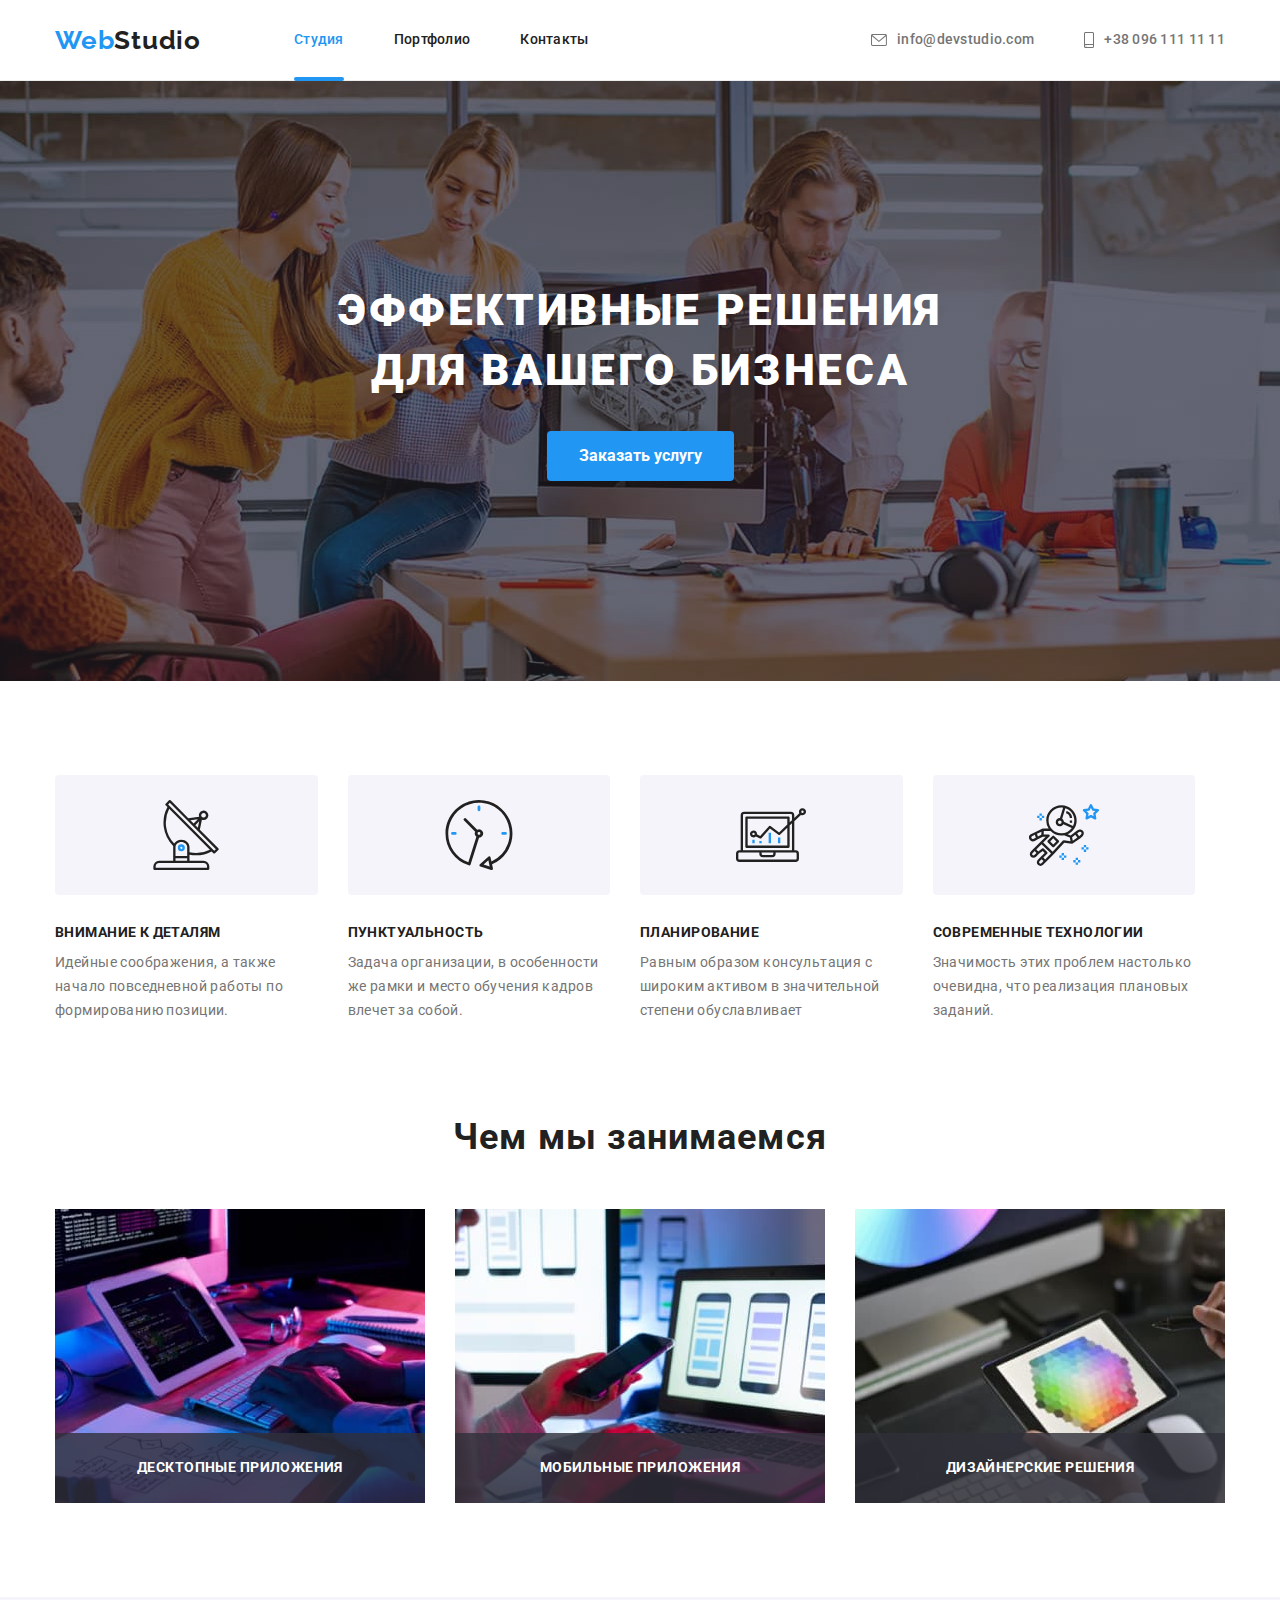
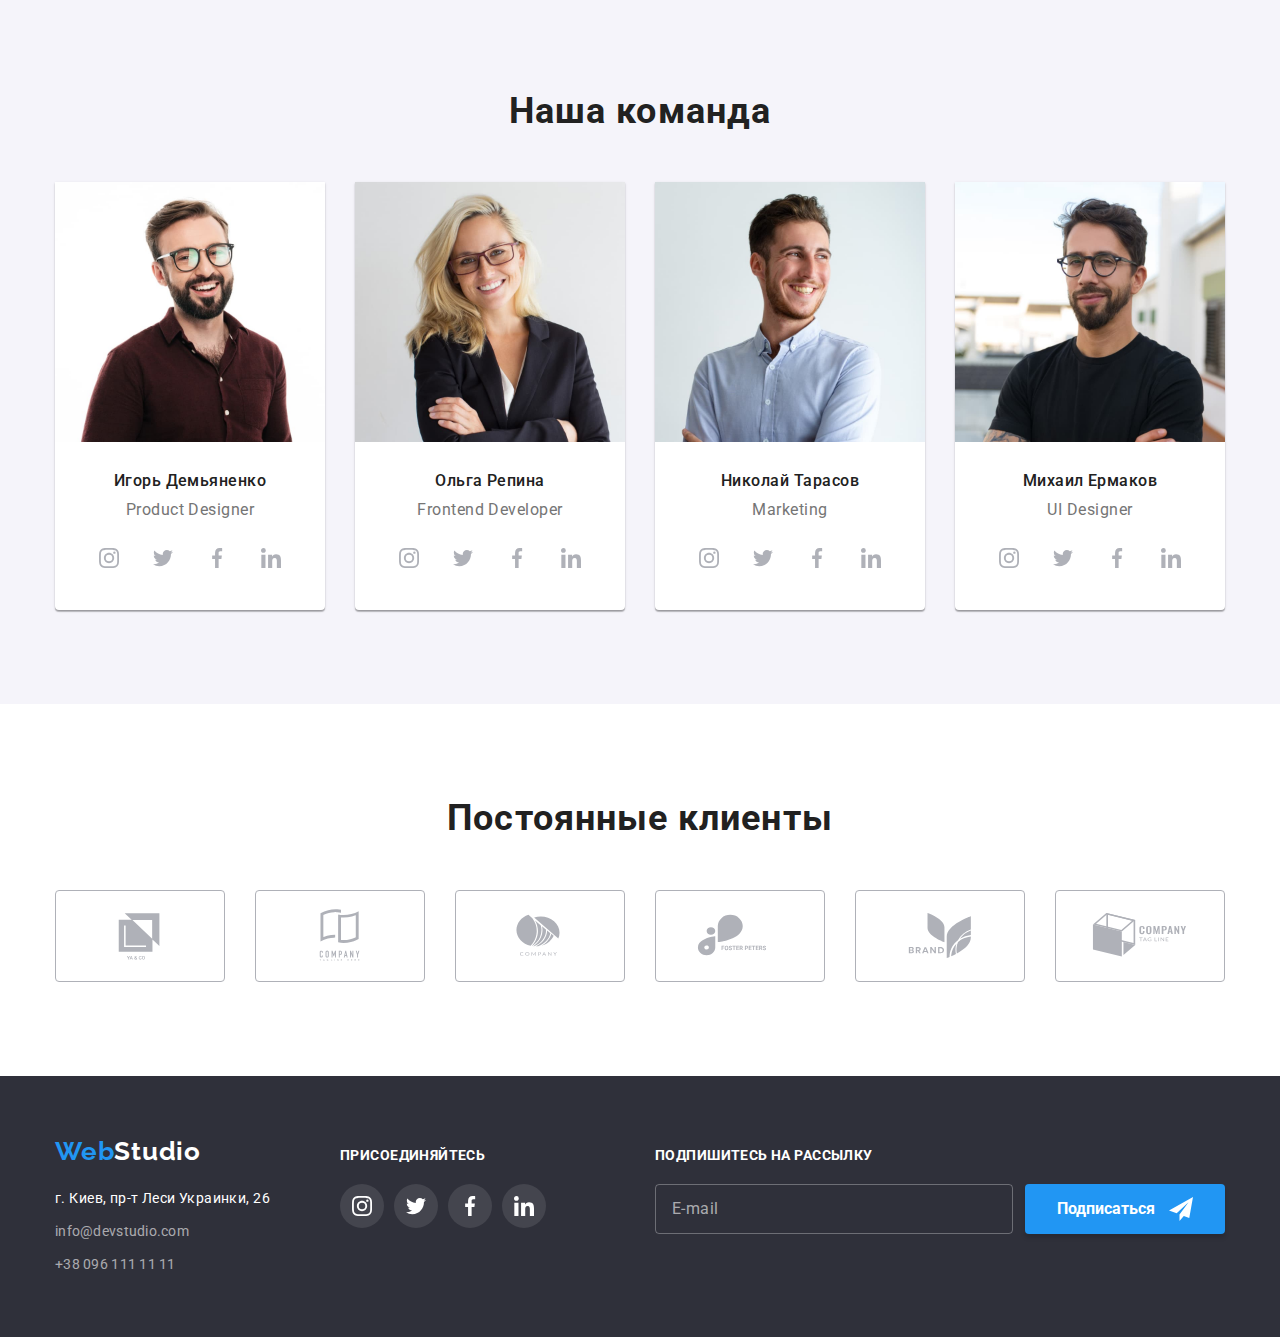
==== index.html @ a7e429eb "HW7_portfolio_end" ====
<!DOCTYPE html>
<html lang="ru">

<head>
    <meta charset="UTF-8">
    <meta http-equiv="X-UA-Compatible" content="IE=edge">
    <meta name="viewport" content="width=device-width, initial-scale=1.0">
    <link rel="preconnect" href="https://fonts.gstatic.com" crossorigin>
    <link
        href="https://fonts.googleapis.com/css2?family=Raleway:wght@700&family=Roboto:wght@400;500;700;900&display=swap"
        rel="stylesheet">
    <link rel="stylesheet" href="./css/modern-normalize.css">
    <link rel="stylesheet" href="./css/styles.css">
    <title class="title">Web Studio</title>
</head>

<body>
    <header class="header line">
        <div class="container">
            <nav class="navigation">
                <a lang="en" class="header-link__logo link" href="./">
                    <span class="logo--color-blue">Web</span>Studio
                </a>
                <ul class="navigation__header list">
                    <li class="navigation__header-item">
                        <a class="navigation__header-link current link" href="./">Студия</a>
                    </li>
                    <li class="navigation__header-item">
                        <a class="navigation__header-link link" href="./portfolio.html">Портфолио</a>
                    </li>
                    <li class="navigation__header-item">
                        <a class="navigation__header-link link" href="">Контакты</a>
                    </li>
                </ul>
            </nav>
            <ul class="list navigation__header">
                <li class="navigation__header-item">
                    <a class="header-contacts__link link" href="mailto:info@devstudio.com">
                        <svg class="header-contacts__icon" width="16" height="12">
                            <use href="./images/icons.svg#envelope"></use>
                        </svg>info@devstudio.com</a>
                </li>
                <li class="navigation__header-item">
                    <a class="header-contacts__link link" href="tel:+380961111111">
                        <svg class="header-contacts__icon" width="10" height="16">
                            <use href="./images/icons.svg#smartphone"></use>
                        </svg>+38 096 111 11 11</a>
                </li>
            </ul>
        </div>
    </header>

    <main>
        <section class="hero section">
            <div class="container">
                <h1 class="hero__title">Эффективные решения для вашего бизнеса</h1>
                <button class="hero__button" type="button" data-modal-open>Заказать услугу</button>
            </div>
        </section>

        <section class="specificity section">
            <div class="container">
                <h2 class="visually-hidden">Особенности</h2>
                <ul class="specificity__list list">
                    <li class="specificity__item">
                        <div class="specificity__thumb">
                            <svg class="thumb__icon">
                                <use href="./images/icons.svg#antenna"></use>
                            </svg>
                        </div>
                        <h3 class="specificity__header">Внимание к деталям</h3>
                        <p class="specificity__text">Идейные соображения, а также начало повседневной работы по
                            формированию
                            позиции.</p>
                    </li>
                    <li class="specificity__item">
                        <div class="specificity__thumb">
                            <svg class="thumb__icon">
                                <use href="./images/icons.svg#clock"></use>
                            </svg>
                        </div>
                        <h3 class="specificity__header">Пунктуальность</h3>
                        <p class="specificity__text">Задача организации, в особенности же рамки и место обучения кадров
                            влечет за
                            собой.</p>
                    </li>
                    <li class="specificity__item">
                        <div class="specificity__thumb">
                            <svg class="thumb__icon">
                                <use href="./images/icons.svg#diagram"></use>
                            </svg>
                        </div>
                        <h3 class="specificity__header">Планирование</h3>
                        <p class="specificity__text">Равным образом консультация с широким активом в значительной
                            степени
                            обуславливает</p>
                    </li>
                    <li class="specificity__item">
                        <div class="specificity__thumb">
                            <svg class="thumb__icon">
                                <use href="./images/icons.svg#astronaut"></use>
                            </svg>
                        </div>
                        <h3 class="specificity__header">Современные технологии</h3>
                        <p class="specificity__text">Значимость этих проблем настолько очевидна, что реализация плановых
                            заданий.
                        </p>
                    </li>
                </ul>
            </div>
        </section>

        <section class="make section">
            <div class="container">
                <h2 class="make__title">Чем мы занимаемся</h2>
                <ul class="make__list list">
                    <li class="make__item">
                        <img class="make__photo" src="./images/box_1.jpg" alt="Проектирование" width="370">
                        <p class="make__text">Десктопные приложения</p>
                    </li>
                    <li class="make__item">
                        <img class="make__photo" src="./images/box_2.jpg" alt="Разработка" width="370">
                        <p class="make__text">Мобильные приложения</p>
                    </li>
                    <li class="make__item">
                        <img class="make__photo" src="./images/box_3.jpg" alt="Дизайн" width="370">
                        <p class="make__text">Дизайнерские решения</p>
                    </li>
                </ul>
            </div>
        </section>

        <section class="team section">
            <div class="container">
                <h2 class="team__title">Наша команда</h2>
                <ul class="team__list list">
                    <li class="team__item">
                        <img class="team__photo" src="./images/id.jpg" alt="Product Designer" width="270">
                        <div class="team__content">
                            <h3 class="team__name">Игорь Демьяненко</h3>
                            <p lang="en" class="team__position">Product Designer</p>
                            <ul class="soc list">
                                <li class="soc__item">
                                    <a href="" class="soc__link">
                                        <svg class="soc__icon">
                                            <use href="./images/icons.svg#instagram"></use>
                                        </svg>
                                    </a>
                                </li>
                                <li class="soc__item">
                                    <a href="" class="soc__link">
                                        <svg class="soc__icon">
                                            <use href="./images/icons.svg#twitter"></use>
                                        </svg>
                                    </a>
                                </li>
                                <li class="soc__item">
                                    <a href="" class="soc__link"><svg class="soc__icon">
                                            <use href="./images/icons.svg#facebook"></use>
                                        </svg>
                                    </a>
                                </li>
                                <li class="soc__item">
                                    <a href="" class="soc__link"><svg class="soc__icon">
                                            <use href="./images/icons.svg#linkedin"></use>
                                        </svg>
                                    </a>
                                </li>
                            </ul>
                        </div>
                    </li>
                    <li class="team__item">
                        <img class="team__photo" src="./images/or.jpg" alt="Frontend Developer" width="270">
                        <div class="team__content">
                            <h3 class="team__name">Ольга Репина</h3>
                            <p lang="en" class="team__position">Frontend Developer</p>
                            <ul class="soc list">
                                <li class="soc__item">
                                    <a href="" class="soc__link">
                                        <svg class="soc__icon">
                                            <use href="./images/icons.svg#instagram"></use>
                                        </svg>
                                    </a>
                                </li>
                                <li class="soc__item">
                                    <a href="" class="soc__link">
                                        <svg class="soc__icon">
                                            <use href="./images/icons.svg#twitter"></use>
                                        </svg>
                                    </a>
                                </li>
                                <li class="soc__item">
                                    <a href="" class="soc__link"><svg class="soc__icon">
                                            <use href="./images/icons.svg#facebook"></use>
                                        </svg>
                                    </a>
                                </li>
                                <li class="soc__item">
                                    <a href="" class="soc__link"><svg class="soc__icon">
                                            <use href="./images/icons.svg#linkedin"></use>
                                        </svg>
                                    </a>
                                </li>
                            </ul>
                        </div>
                    </li>
                    <li class="team__item">
                        <img class="team__photo" src="./images/nt.jpg" alt="Marketing" width="270">
                        <div class="team__content">
                            <h3 class="team__name">Николай Тарасов</h3>
                            <p lang="en" class="team__position">Marketing</p>
                            <ul class="soc list">
                                <li class="soc__item">
                                    <a href="" class="soc__link">
                                        <svg class="soc__icon">
                                            <use href="./images/icons.svg#instagram"></use>
                                        </svg>
                                    </a>
                                </li>
                                <li class="soc__item">
                                    <a href="" class="soc__link">
                                        <svg class="soc__icon">
                                            <use href="./images/icons.svg#twitter"></use>
                                        </svg>
                                    </a>
                                </li>
                                <li class="soc__item">
                                    <a href="" class="soc__link"><svg class="soc__icon">
                                            <use href="./images/icons.svg#facebook"></use>
                                        </svg>
                                    </a>
                                </li>
                                <li class="soc__item">
                                    <a href="" class="soc__link"><svg class="soc__icon">
                                            <use href="./images/icons.svg#linkedin"></use>
                                        </svg>
                                    </a>
                                </li>
                            </ul>
                        </div>
                    </li>
                    <li class="team__item">
                        <img class="team__photo" src="./images/me.jpg" alt="UI Designer" width="270">
                        <div class="team__content">
                            <h3 class="team__name">Михаил Ермаков</h3>
                            <p lang="en" class="team__position">UI Designer</p>
                            <ul class="soc list">
                                <li class="soc__item">
                                    <a href="" class="soc__link">
                                        <svg class="soc__icon">
                                            <use href="./images/icons.svg#instagram"></use>
                                        </svg>
                                    </a>
                                </li>
                                <li class="soc__item">
                                    <a href="" class="soc__link">
                                        <svg class="soc__icon">
                                            <use href="./images/icons.svg#twitter"></use>
                                        </svg>
                                    </a>
                                </li>
                                <li class="soc__item">
                                    <a href="" class="soc__link"><svg class="soc__icon">
                                            <use href="./images/icons.svg#facebook"></use>
                                        </svg>
                                    </a>
                                </li>
                                <li class="soc__item">
                                    <a href="" class="soc__link"><svg class="soc__icon">
                                            <use href="./images/icons.svg#linkedin"></use>
                                        </svg>
                                    </a>
                                </li>
                            </ul>
                        </div>
                    </li>
                </ul>
            </div>
        </section>

        <section class="clients section">
            <div class="container">
                <h2 class="clients__header">Постоянные клиенты</h2>
                <ul class="clients__list list">
                    <li class="clients__item">
                        <a href="" class="clients__link">
                            <svg class="clients__icon">
                                <use href="./images/icons.svg#client1"></use>
                            </svg>
                        </a>
                    </li>
                    <li class="clients__item">
                        <a href="" class="clients__link">
                            <svg class="clients__icon">
                                <use href="./images/icons.svg#client2"></use>
                            </svg>
                        </a>
                    </li>
                    <li class="clients__item">
                        <a href="" class="clients__link">
                            <svg class="clients__icon">
                                <use href="./images/icons.svg#client3"></use>
                            </svg>
                        </a>
                    </li>
                    <li class="clients__item">
                        <a href="" class="clients__link">
                            <svg class="clients__icon">
                                <use href="./images/icons.svg#client4"></use>
                            </svg>
                        </a>
                    </li>
                    <li class="clients__item">
                        <a href="" class="clients__link">
                            <svg class="clients__icon">
                                <use href="./images/icons.svg#client5"></use>
                            </svg>
                        </a>
                    </li>
                    <li class="clients__item">
                        <a href="" class="clients__link">
                            <svg class="clients__icon">
                                <use href="./images/icons.svg#client6"></use>
                            </svg>
                        </a>
                    </li>
                </ul>
            </div>
        </section>

    </main>
    <footer class="footer">
        <div class="container">
            <div class="footer__address">
                <a lang="en" class="footer-link__logo link" href="./"><span
                        class="logo--color-blue">Web</span>Studio</a>
                <address>
                    <p class="address__text">г. Киев, пр-т Леси Украинки, 26</p>
                    <ul class="footer-contacts list">
                        <li class="footer-contacts__item"><a class="footer-contacts__link link"
                                href="mailto:info@devstudio.com">info@devstudio.com</a>
                        </li>
                        <li class="footer-contacts__item"><a class="footer-contacts__link link"
                                href="tel:+380961111111">+38 096
                                111 11
                                11</a>
                        </li>
                    </ul>
                </address>
            </div>
            <div class="footer-soc">
                <p class="footer-soc__text">Присоединяйтесь</p>
                <ul class="soc list">
                    <li class="soc__item">
                        <a href="" class="soc__link soc__link--footer">
                            <svg class="soc__icon">
                                <use href="./images/icons.svg#instagram"></use>
                            </svg>
                        </a>
                    </li>
                    <li class="soc__item">
                        <a href="" class="soc__link soc__link--footer">
                            <svg class="soc__icon">
                                <use href="./images/icons.svg#twitter"></use>
                            </svg>
                        </a>
                    </li>
                    <li class="soc__item">
                        <a href="" class="soc__link soc__link--footer">
                            <svg class="soc__icon">
                                <use href="./images/icons.svg#facebook"></use>
                            </svg>
                        </a>
                    </li>
                    <li class="soc__item">
                        <a href="" class="soc__link soc__link--footer">
                            <svg class="soc__icon">
                                <use href="./images/icons.svg#linkedin"></use>
                            </svg>
                        </a>
                    </li>
                </ul>
            </div>

            <div class="subscribe">
                <p class="subscribe__text">Подпишитесь на рассылку</p>
                <form class="form-subscribe" novalidate>
                    <label>
                        <input class="subscribe__input" type="email" name="email" placeholder="E-mail"
                            autocomplete="off" />
                    </label>
                    <button class="subscribe__button" type="submit">Подписаться
                        <svg class="button__icon">
                            <use href="./images/icons.svg#telegram"></use>
                        </svg>
                    </button>
                </form>
            </div>

        </div>
    </footer>

    <div class="backdrop is-hidden" data-modal>
        <div class="modal">
            <button class="modal__close" type="button" data-modal-close>
                <svg class="close__icon">
                    <use href="./images/icons.svg#close"></use>
                </svg>
            </button>

            <form class="modal__form" autocomplete="on" novalidate>
                <p class="form__text">Оставьте свои данные, мы вам перезвоним</p>

                <label class="form__field">
                    <span class="form__name">Имя</span>
                    <input class="form__input" type="text" name="name" />
                    <svg class="form__icon">
                        <use href="./images/icons.svg#person-black"></use>
                    </svg>
                </label>

                <label class="form__field">
                    <span class="form__name">Телефон</span>
                    <input class="form__input" type="tel" name="tel" />
                    <svg class="form__icon">
                        <use href="./images/icons.svg#phone-black"></use>
                    </svg>
                </label>

                <label class="form__field">
                    <span class="form__name">Почта</span>
                    <input class="form__input" type="email" name="email">
                    <svg class="form__icon">
                        <use href="./images/icons.svg#email-black"></use>
                    </svg>
                </label>

                <label class="form__field">
                    <span class="form__name">Комментарий</span>
                    <textarea class="form__feedback feedback__input" name="feedback"
                        placeholder="Введите текст"></textarea>
                </label>

                <label class="form__checkbox">
                    <input class="checkbox__input visually-hidden" type="checkbox" name="assent" value="assent" />
                    <svg class="checkbox__icon">
                        <use href="./images/icons.svg#icon-check"></use>
                    </svg>
                    <span class="checkbox__name">Соглашаюсь с рассылкой и принимаю <a class="checkbox__link link"
                            href="">Условия договора</a>
                    </span>
                </label>
                <button class="modal__submit" type="submit">Отправить</button>
            </form>
        </div>
    </div>

    <script src="./js/modal.js"></script>
</body>

</html>
---- css/styles.css ----
/*background color: #E5E5E5
button order-service: #188CE8; box-shadow: 0px 4px 4px rgba(0, 0, 0, 0.15);
color button filter: #2196F3;
color inactive button filter: #F5F4FA;
color hero:#2F303A;
first fonts color: #212121;
second fonts color: #757575;
*/
:root {
  --basic-color: #ffffff;
  --second-color: #f5f4fa;
  --hero-color: #2f303a;
  --first-fonts-color: #212121;
  --second-fonts-color: #757575;
  --active-element-color: #2196f3;
  --order-service-color: #188ce8;
  --soc-inactive: #afb1b8;
  --shadow: rgba(0, 0, 0, 0.15);
  --time-transition: cubic-bezier(0.4, 0, 0.2, 1);
  --time: 250ms;
}
/*Body*/

body {
  background-color: var(--basic-color);
  font-family: 'Roboto', sans-serif;
  color: var(--first-fonts-color);
}

.list {
  list-style: none;
  margin: 0;
  padding: 0;
}

.link {
  text-decoration: none;
}

.container {
  width: 1200px;
  padding: 0 15px;
  margin: 0 auto;
}

.section {
  padding: 94px 0 94px 0;
}

.visually-hidden {
  position: absolute;
  white-space: nowrap;
  width: 1px;
  height: 1px;
  overflow: hidden;
  border: 0;
  padding: 0;
  clip: rect(0 0 0 0);
  clip-path: inset(50%);
  margin: -1px;
}

input:-webkit-autofill,
input:-webkit-autofill:hover,
input:-webkit-autofill:focus,
input:-webkit-autofill:active {
  transition: background-color 5000s ease-in-out 0s;
  -webkit-box-shadow: 0 0 0px 1000px #fff inset;
}

.navigation__link:hover,
.navigation__link:focus,
.header-contacts__link:hover,
.header-contacts__link:focus,
.clients__link:hover,
.clients__link:focus,
.footer-contacts__link:hover,
.footer-contacts__link:focus {
  color: var(--active-element-color);
}

/*---------------Section header-------------*/

/*Logo*/

.header-link__logo,
.footer-link__logo {
  font-family: Raleway;
  font-weight: 700;
  font-size: 26px;
  line-height: 1.19;
  letter-spacing: 0.03em;
  color: var(--first-fonts-color);
}

.logo--color-blue,
.navigation__header-link.current {
  color: var(--active-element-color);
}

.header {
  background-color: var(--basic-color);
  border-bottom: 1px solid #ececec;
}

.header .container {
  display: flex;
}

/*Navigation*/

.navigation {
  display: flex;
  align-items: center;
  margin-right: auto;

  font-weight: 500;
  font-size: 14px;
  line-height: 1.14;
  letter-spacing: 0.02em;
}

.header-link__logo {
  margin-right: 93px;
  padding-top: 24px;
  padding-bottom: 24px;
}

.navigation__header {
  display: flex;
}

.navigation__header-item:not(:last-child) {
  margin-right: 50px;
}

.navigation__header-link {
  position: relative;

  display: block;
  padding-top: 32px;
  padding-bottom: 32px;

  color: var(--first-fonts-color);
  transition: color var(--time) var(--time-transition),
    transform var(--time) var(--time-transition);
}

.navigation__header-link::after {
  content: '';
  position: absolute;
  left: 0;
  bottom: -1px;
  width: 100%;
  height: 5px;

  background-color: var(--active-element-color);
  border-radius: 2px;
  max-height: 4px;

  transform: scaleX(0);
  transition: color var(--time) var(--time-transition),
    transform var(--time) var(--time-transition);
}

.navigation__header-link:hover::after,
.current::after {
  transform: scaleX(1);
  transition: color var(--time) var(--time-transition),
    transform var(--time) var(--time-transition);
}

.header-contacts__link {
  display: flex;
  padding-top: 32px;
  padding-bottom: 32px;
  align-items: center;
  font-style: normal;
  font-weight: 500;
  font-size: 14px;
  line-height: 1.14;
  letter-spacing: 0.02em;

  color: var(--second-fonts-color);
  transition: color var(--time) var(--time-transition);
}

/*Contacts*/

.header-contacts__icon {
  padding: 0;
  margin-right: 10px;
  fill: currentColor;
}

/*---------------Section hero-------------*/

.hero__title {
  margin: 0 auto 30px;

  font-weight: 900;
  font-size: 44px;
  line-height: 1.36;
  letter-spacing: 0.06em;
  max-width: 696px;
  text-transform: uppercase;
}

.hero {
  max-width: 1600px;
  height: 600px;
  background-image: linear-gradient(
      rgba(47, 48, 58, 0.4),
      rgba(47, 48, 58, 0.4)
    ),
    url('../images/hero_img.jpg');
  margin-right: auto;
  margin-left: auto;
  background-repeat: no-repeat;
  background-size: cover;
  background-position: center;

  background-color: var(--hero-color);
  color: var(--basic-color);
  text-align: center;
  padding: 200px 0;
}

.hero__button {
  padding: 10px 32px;
  cursor: pointer;
  font-weight: 700;
  font-size: 16px;
  line-height: 1.87;
  font-family: inherit;

  border: none;
  border-radius: 4px;
  background-color: var(--active-element-color);
  color: var(--basic-color);
  transition: background-color var(--time) var(--time-transition),
    color var(--time) var(--time-transition),
    box-shadow var(--time) var(--time-transition);
}

.hero__button:hover,
.hero__button:focus,
.modal__submit:hover,
.modal__submit:focus,
.subscribe__button:hover,
.subscribe__button:focus {
  background: var(--order-service-color);
  box-shadow: 0px 4px 4px var(--shadow);
  border-radius: 4px;
}

/*---------------Section specificity-------------*/

.specificity__list {
  display: flex;
}

.specificity__header {
  margin-top: 0;
  margin-bottom: 10px;

  font-weight: 700;
  font-size: 14px;
  line-height: 1.14;
  letter-spacing: 0.03em;
  text-transform: uppercase;
}

.specificity__text {
  margin: 0;

  font-size: 14px;
  line-height: 1.71;
  letter-spacing: 0.03em;
  color: var(--second-fonts-color);
  max-width: 270px;
}

.specificity__item {
  width: calc((100% - 90px) / 4);
  margin-right: 30px;
}

.specificity-item:nth-child(4n) {
  margin-right: 0;
}

.specificity__thumb {
  display: flex;
  align-items: center;
  width: 100%;
  min-height: 120px;
  margin-bottom: 30px;
  background-color: var(--second-color);
  border-radius: 4px;
}

.thumb__icon {
  display: block;
  margin: 0 auto;
  width: 70px;
  height: 70px;
}

/*---------------Section make-------------*/
.make {
  padding-top: 0;
}

.make__title {
  margin-top: 0;
  margin-bottom: 50px;
  text-align: center;

  font-weight: 700;
  font-size: 36px;
  line-height: 1.16;
  letter-spacing: 0.03em;
}

.make__list {
  display: flex;
}

.make__item {
  position: relative;
  margin-right: 0;
}

.make__item:not(:last-child) {
  margin-right: 30px;
}

.make__text {
  position: absolute;
  bottom: 0;
  left: 0;

  display: flex;
  justify-content: center;
  align-items: center;
  padding: 0;
  margin: 0;
  width: 100%;
  height: 70px;

  font-weight: 700;
  font-size: 14px;
  line-height: 1.14;
  letter-spacing: 0.03em;
  text-transform: uppercase;

  color: var(--basic-color);
  background: rgba(47, 48, 58, 0.8);
}

/*---------------Section team-------------*/
.team {
  background-color: var(--second-color);
}

.team__title {
  margin-top: 0;
  margin-bottom: 50px;
  text-align: center;

  font-weight: 700;
  font-size: 36px;
  line-height: 1.16;
  letter-spacing: 0.03em;
}

.team__list {
  display: flex;
}

.team__photo,
.make__photo,
.example-photo {
  display: block;
  max-width: 100%;
  height: auto;
}

.team__name {
  text-align: center;
  margin: 0;
  margin-bottom: 10px;

  font-weight: 500;
  font-size: 16px;
  line-height: 1.18;
  letter-spacing: 0.03em;
}

.team__position {
  margin: 0 0 16px;
  text-align: center;

  font-size: 16px;
  line-height: 1.18;
  letter-spacing: 0.03em;

  color: var(--second-fonts-color);
}

.team__item {
  width: calc((100% - 90px) / 4);
  margin-right: 30px;

  background: var(--basic-color);
  box-shadow: 0px 1px 3px rgba(0, 0, 0, 0.12), 0px 1px 1px rgba(0, 0, 0, 0.14),
    0px 2px 1px rgba(0, 0, 0, 0.2);
  border-radius: 0px 0px 4px 4px;
}

.team__content {
  padding: 30px 32px;
}

.soc {
  display: flex;
}

.soc__link {
  display: flex;
  justify-content: center;
  align-items: center;
  width: 44px;
  height: 44px;

  border-radius: 50%;
  color: var(--soc-inactive);

  transition: background-color var(--time) var(--time-transition),
    color var(--time) var(--time-transition);
}

.soc__link:hover,
.soc__link:focus {
  background-color: var(--active-element-color);
  color: var(--basic-color);
}

.soc__item {
  background: rgba(255, 255, 255, 0.1);
  border-radius: 50%;
}

.soc__item:not(:last-child) {
  margin-right: 10px;
}

.soc__icon {
  width: 20px;
  height: 20px;
  fill: currentColor;
}

/*---------------Section clients-------------*/

.clients__header {
  margin-top: 0;
  margin-bottom: 50px;

  font-weight: 700;
  font-size: 36px;
  line-height: 1.16;
  text-align: center;
  letter-spacing: 0.03em;
}

.clients__list {
  display: flex;
  justify-content: center;
}

.clients__item:not(:last-child) {
  margin-right: 30px;
}

.clients__link {
  display: flex;
  justify-content: center;
  align-items: center;
  width: 170px;
  height: 92px;

  border: 1px solid var(--soc-inactive);
  color: var(--soc-inactive);
  border-radius: 4px;

  transition: border-color var(--time) var(--time-transition),
    color var(--time) var(--time-transition);
}
.clients__icon {
  width: 106px;
  height: 60px;
  fill: currentColor;
}

.clients__link:hover,
.clients__link:focus {
  border-color: var(--active-element-color);
}

/*---------------Section footer-------------*/
.footer {
  padding: 60px 0;
  background-color: var(--hero-color);
}

.footer .container {
  display: flex;
  align-items: baseline;
}

.address__text {
  margin: 0 0 9px;

  font-style: normal;
  font-size: 14px;
  line-height: 1.71;
  letter-spacing: 0.03em;

  color: var(--basic-color);
}

.footer-link__logo {
  display: block;
  margin-bottom: 20px;
  color: var(--basic-color);
}

.footer-contacts__item:not(:last-child) {
  margin-bottom: 9px;
}

.footer-soc {
  margin-right: auto;
}

.footer-soc__text,
.subscribe__text {
  margin: 0 0 20px;

  font-weight: 700;
  font-size: 14px;
  line-height: 1.14;
  letter-spacing: 0.03em;
  text-transform: uppercase;

  color: var(--basic-color);
}

.soc__link--footer {
  color: var(--basic-color);
}

.footer__address {
  margin-right: 70px;
}

.footer-contacts__link {
  color: rgba(255, 255, 255, 0.6);
  font-weight: 400;
  font-style: normal;
  font-size: 14px;
  line-height: 1.71;
  letter-spacing: 0.02em;
}

/*---------------Section subscribe-------------*/

.form-subscribe {
  display: flex;
}

.button__icon {
  width: 24px;
  height: 24px;
  fill: var(--basic-color);
}

.subscribe__button {
  display: flex;
  justify-content: space-between;
  align-items: center;
  width: 200px;
  height: 50px;
  margin-left: auto;
  margin-right: auto;
  padding: 10px 32px;

  font-weight: 700;
  font-size: 16px;
  line-height: 1.87;
  color: var(--basic-color);
  cursor: pointer;

  background: var(--active-element-color);
  box-shadow: 0px 4px 4px var(--shadow);
  border-radius: 4px;
  border: none;

  transition: background-color var(--time) var(--time-transition),
    color var(--time) var(--time-transition),
    box-shadow var(--time) var(--time-transition);
}

.subscribe__input {
  display: block;
  width: 358px;
  margin-right: 12px;
  padding: 15px 16px;
  border: 1px solid rgba(255, 255, 255, 0.3);
  border-radius: 4px;
  outline-style: none;
  background-color: transparent;
  color: rgba(255, 255, 255, 0.3);
}

.subscribe__input::placeholder {
  font-weight: 400;
  font-size: 16px;
  line-height: 1.25;
  letter-spacing: 0.03em;
  color: rgba(255, 255, 255, 0.6);
}

/* --------------------Modal-------------------- */
.backdrop {
  position: fixed;
  top: 0;
  left: 0;
  width: 100%;
  height: 100%;

  background-color: rgba(0, 0, 0, 0.2);
  transform: scale(1);
  transition: transform var(--time) var(--time-transition),
    opacity var(--time) var(--time-transition);
}

.backdrop.is-hidden {
  opacity: 0;
  pointer-events: none;

  transform: scale(0);
  transition: transform var(--time) var(--time-transition),
    opacity var(--time) var(--time-transition);
}

.modal {
  position: absolute;
  left: 50%;
  top: 50%;
  transform: translate(-50%, -50%);
  width: 528px;
  height: 581px;
  padding: 40px;

  background: var(--basic-color);
  box-shadow: 0px 1px 3px rgba(0, 0, 0, 0.12), 0px 1px 1px rgba(0, 0, 0, 0.14),
    0px 2px 1px rgba(0, 0, 0, 0.2);
  border-radius: 4px;
}

.modal__close {
  position: absolute;
  right: 8px;
  top: 8px;
  display: flex;
  align-items: center;
  width: 30px;
  height: 30px;

  color: var(--first-fonts-color);
  cursor: pointer;
  border: 1px solid rgba(0, 0, 0, 0.1);
  border-radius: 50%;
  background-color: var(--basic-color);
  transition: color var(--time) var(--time-transition);
}

.modal__close:hover,
.modal__close:focus {
  color: var(--active-element-color);
}

.close__icon {
  width: 18px;
  height: 18px;
  fill: currentColor;
}
.modal__form {
  position: relative;
  margin-left: auto;
  margin-right: auto;
  min-width: 448px;
  height: 100%;
}

.form__text {
  margin: 0 0 12px;

  font-weight: 700;
  font-size: 20px;
  line-height: 1.15;
  text-align: center;
  letter-spacing: 0.03em;

  color: var(--first-fonts-color);
}

.form__field {
  position: relative;
  display: flex;
  flex-direction: column;
  margin-bottom: 10px;
}

.form__name {
  margin: 0;
  align-items: center;
  font-weight: 400;
  font-size: 12px;
  line-height: 1.16;
  letter-spacing: 0.01em;

  color: var(--second-fonts-color);
}

.form__name:not(:last-child) {
  margin-bottom: 4px;
}

.form__input,
.form__feedback {
  padding-left: 42px;
  width: 100%;
  height: 40px;

  font-size: 14px;
  line-height: 1.17;
  letter-spacing: 0.01em;

  color: var(--first-fonts-color);
  border: 1px solid rgba(33, 33, 33, 0.2);
  box-sizing: border-box;
  border-radius: 4px;
  transition: border var(--time) var(--time-transition);
}

.form__input:focus,
.form__feedback:focus {
  border: 1px solid var(--active-element-color);
  outline: -webkit-focus-ring-color auto 0px;
}

.form__input:focus + .form__icon {
  fill: var(--active-element-color);
}

.form__icon {
  position: absolute;
  transform: translate(12px, 28px);

  width: 18px;
  height: 18px;
  transition: fill var(--time) var(--time-transition);
}

.form__feedback {
  padding: 12px 16px;
  margin-bottom: 20px;
  height: 120px;
  resize: none;

  color: var(--first-fonts-color);
}

.form__feedback::placeholder {
  color: rgba(117, 117, 117, 0.5);
}

.form__checkbox {
  display: flex;
  align-items: center;
  justify-content: center;
  margin-bottom: 30px;
  cursor: pointer;
}

.checkbox__input:checked + .checkbox__icon {
  border-color: var(--active-element-color);
  background-color: var(--active-element-color);
  background-size: contain;
  background-origin: border-box;
}

.checkbox__input:focus + .checkbox__icon,
.checkbox__input:hover + .checkbox__icon {
  border-color: var(--active-element-color);
}

.checkbox__icon {
  align-items: center;
  width: 16px;
  height: 15px;
  border-radius: 2px;
  border: 2px solid var(--first-fonts-color);

  transition: background-color var(--time) var(--time-transition),
    color var(--time) var(--time-transition),
    background-color var(--time) var(--time-transition);
}

.checkbox__name {
  margin-left: 8px;

  font-weight: 400;
  font-size: 14px;
  line-height: 1.71;
  letter-spacing: 0.03em;
  color: var(--second-fonts-color);
}

.checkbox__link {
  font-weight: 400;
  font-size: 14px;
  line-height: 1.71;
  letter-spacing: 0.03em;
  text-decoration-line: underline;
  text-decoration-skip-ink: none;

  color: var(--active-element-color);
}

.modal__submit {
  display: flex;
  justify-content: center;
  align-items: center;
  width: 200px;
  height: 50px;
  margin-left: auto;
  margin-right: auto;

  font-weight: 700;
  font-size: 16px;
  line-height: 1.87;
  color: var(--basic-color);
  cursor: pointer;

  background: var(--active-element-color);
  box-shadow: 0px 4px 4px var(--shadow);
  border-radius: 4px;
  border: none;

  transition: background-color var(--time) var(--time-transition),
    color var(--time) var(--time-transition),
    box-shadow var(--time) var(--time-transition);
}

/********************************Portfolio page*********************************/

.filter-button {
  border-radius: 4px;
  border: 0;
  padding: 6px 22px;

  font-weight: 500;
  font-size: 16px;
  line-height: 1.62;
  font-family: inherit;
  text-align: center;
  letter-spacing: 0.03em;

  color: var(--first-fonts-color);
  cursor: pointer;

  transition: background-color var(--time) var(--time-transition),
    color var(--time) var(--time-transition),
    box-shadow var(--time) var(--time-transition);
}

.filter-button:hover,
.filter-button:focus,
.current-button {
  background-color: var(--active-element-color);
  color: var(--basic-color);
  box-shadow: 0px 3px 1px rgba(0, 0, 0, 0.1), 0px 1px 2px rgba(0, 0, 0, 0.08),
    0px 2px 2px rgba(0, 0, 0, 0.12);
}

.filter-list {
  display: flex;
  justify-content: center;
  margin-bottom: 50px;
}

.filter-item {
  margin-right: 0;
}

.filter-item:not(:last-child) {
  margin-right: 8px;
}

.example-link {
  display: block;
  transition: box-shadow var(--time) var(--time-transition);
}

.example-link:hover,
.example-link:focus {
  box-shadow: 0px 1px 1px rgba(0, 0, 0, 0.12), 0px 4px 4px rgba(0, 0, 0, 0.06),
    1px 4px 6px rgba(0, 0, 0, 0.16);
}

.example-thumb {
  position: relative;
  height: 294px;
  overflow: hidden;
  transition: transform var(--time) var(--time-transition),
    opacity var(--time) var(--time-transition);
}

.example-thumb::before {
  position: absolute;
  content: '';
  display: inline-block;
  width: 100%;
  height: 100%;

  background: rgba(33, 150, 243, 0.9);
  transform: translateY(101%);

  opacity: 1;
  transition: transform var(--time) var(--time-transition),
    opacity var(--time) var(--time-transition);
}

.example-link:hover .example-thumb::before,
.example-link:focus .example-thumb::before,
.example-link:hover .example-action,
.example-link:focus .example-action {
  transform: translateY(0%);
  transition: transform var(--time) var(--time-transition);
}

.example-action {
  position: absolute;
  top: 0;
  left: 0;

  transform: translateY(100%);
  transition: transform var(--time) var(--time-transition);
}

.example-overlay {
  margin: 0;

  font-weight: 400;
  font-size: 18px;
  line-height: 1.56;
  letter-spacing: 0.03em;
  padding: 63px 24px;
  color: var(--basic-color);
}

.example-list {
  display: flex;
  flex-wrap: wrap;
  padding: 0;
}

.example-header {
  margin: 0;

  text-align: left;
  font-weight: 700;
  font-size: 18px;
  line-height: 2;
  letter-spacing: 0.06em;
  color: var(--first-fonts-color);
}

.example-text {
  margin: 0;

  text-align: left;
  font-size: 16px;
  line-height: 1.87;
  letter-spacing: 0.03em;
  color: var(--second-fonts-color);
}

.example-item {
  width: calc((100% - 60px) / 3);
  margin-bottom: 30px;
  margin-right: 30px;

  background: var(--basic-color);
}

.example-item:nth-child(3n) {
  margin-right: 0;
}

.example-item .example-content {
  padding: 20px 24px;

  border-left: 1px solid #eeeeee;
  border-right: 1px solid #eeeeee;
  border-bottom: 1px solid #eeeeee;
}
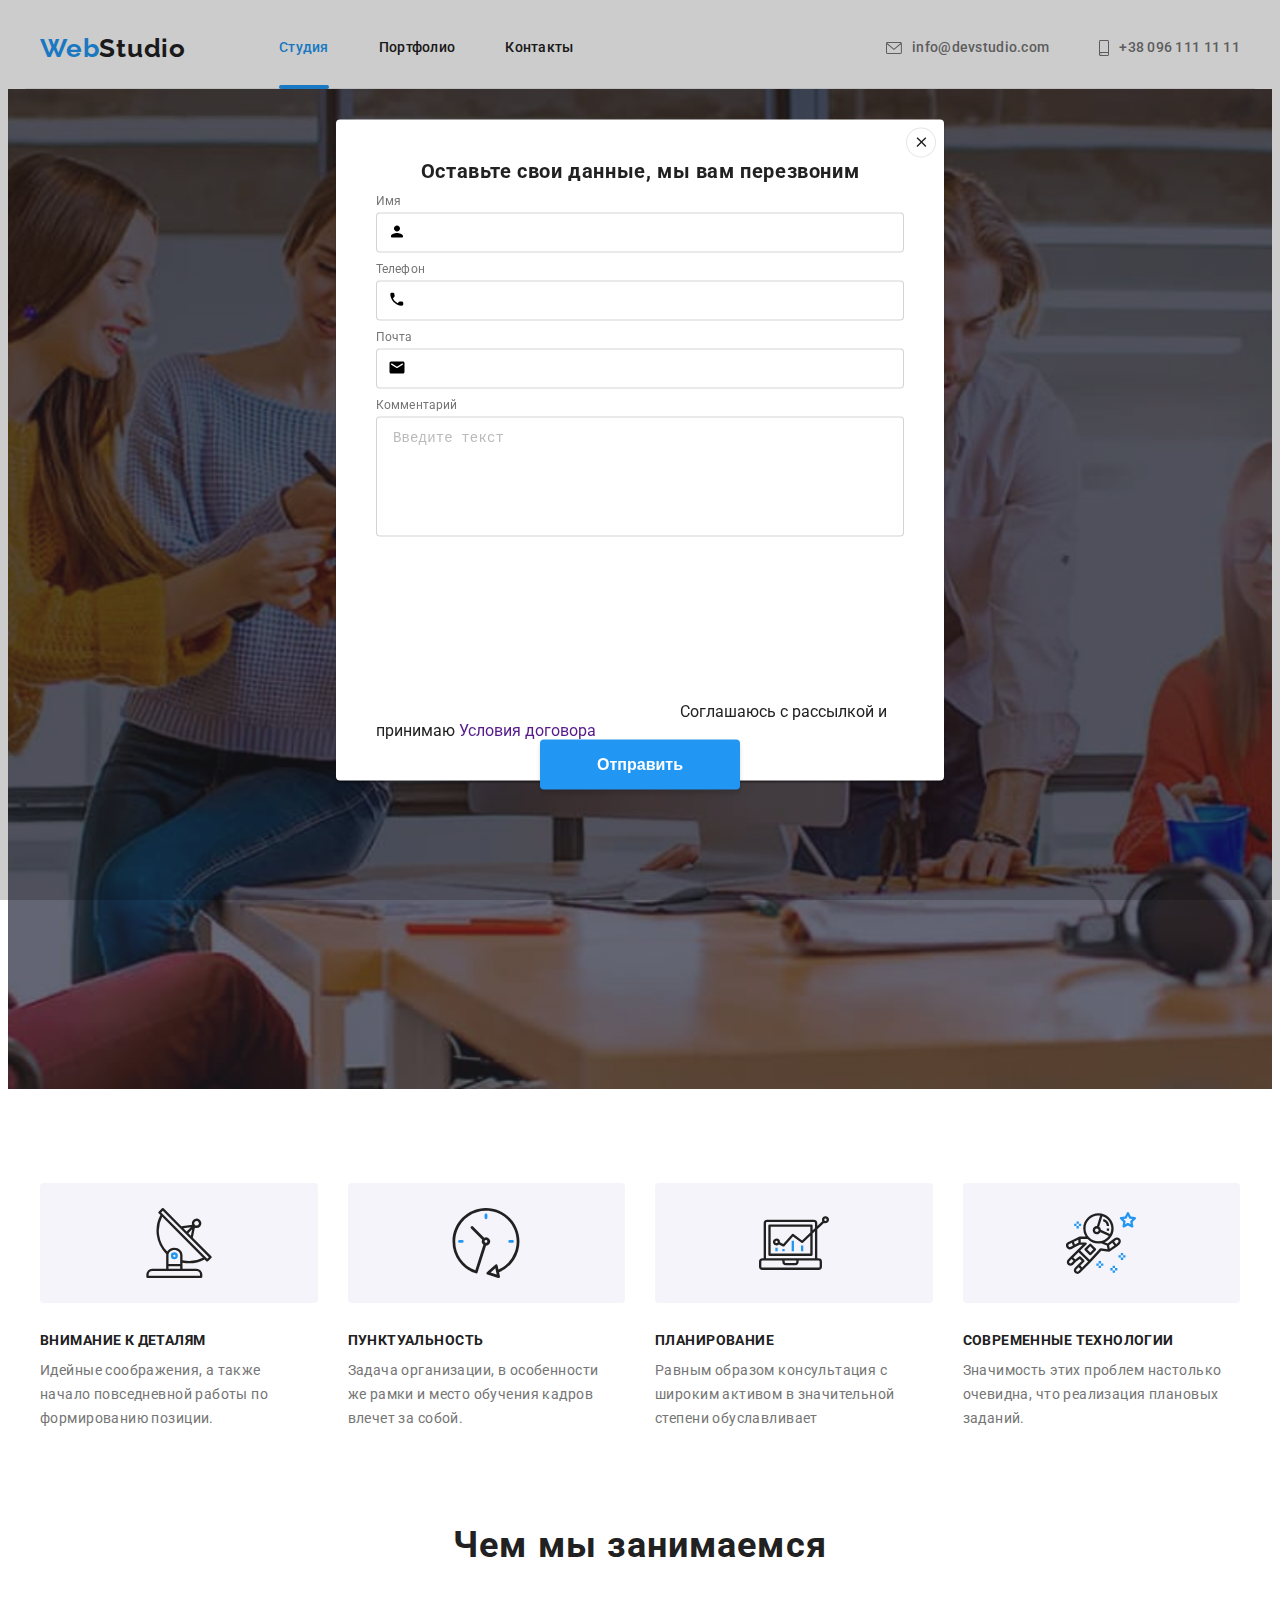
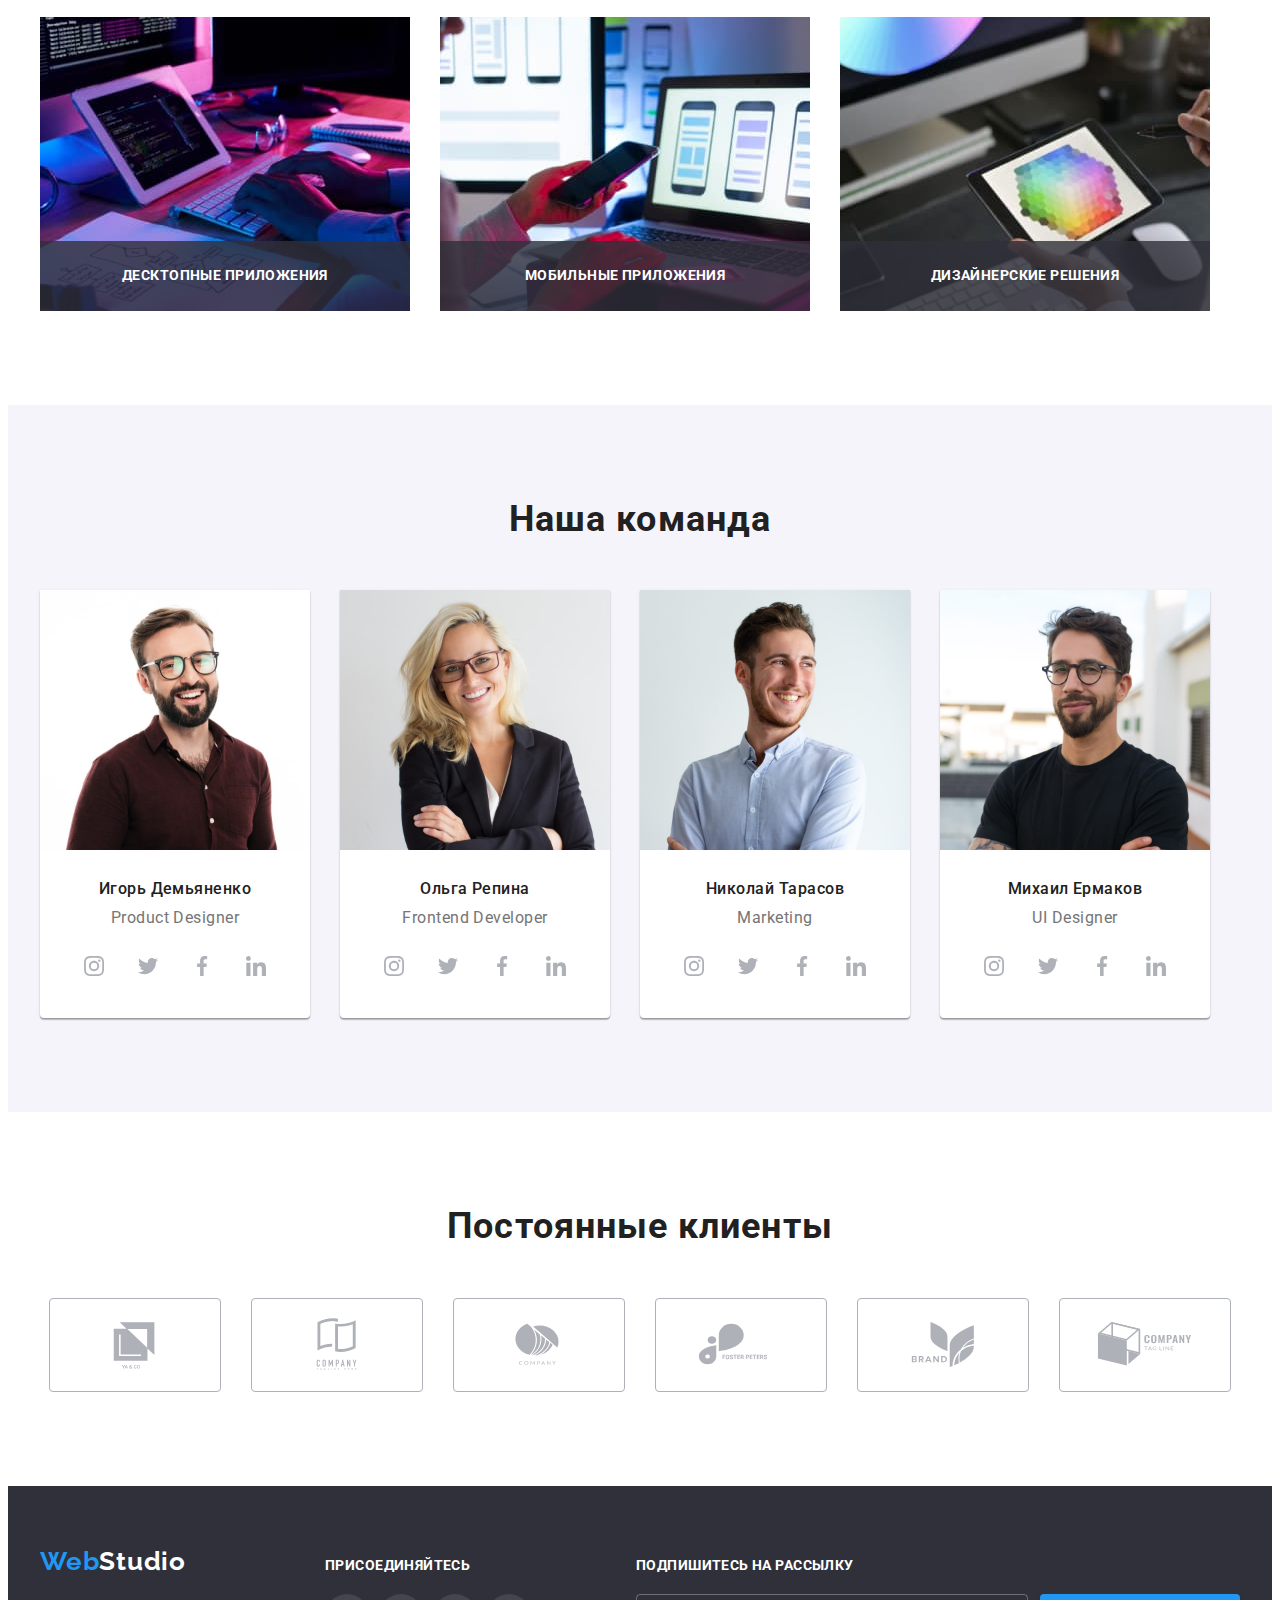
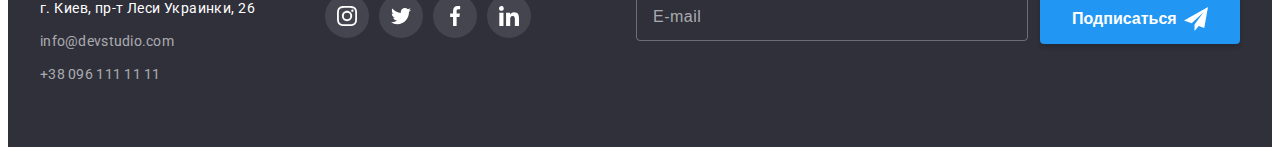
==== commit 3e4196b5: "HW7 Will finish modal" ====
--- a/index.html
+++ b/index.html
@@ -10,7 +10,8 @@
         href="https://fonts.googleapis.com/css2?family=Raleway:wght@700&family=Roboto:wght@400;500;700;900&display=swap"
         rel="stylesheet">
     <link rel="stylesheet" href="./css/modern-normalize.css">
-    <link rel="stylesheet" href="./css/styles.css">
+    <!-- <link rel="stylesheet" href="./css/styles.css"> -->
+    <link rel="stylesheet" href="./css/main.min.css">
     <title class="title">Web Studio</title>
 </head>
 
@@ -23,7 +24,7 @@
                 </a>
                 <ul class="navigation__header list">
                     <li class="navigation__header-item">
-                        <a class="navigation__header-link current link" href="./">Студия</a>
+                        <a class="navigation__header-link navigation__header-link--active link" href="./">Студия</a>
                     </li>
                     <li class="navigation__header-item">
                         <a class="navigation__header-link link" href="./portfolio.html">Портфолио</a>
@@ -450,7 +451,7 @@
                             href="">Условия договора</a>
                     </span>
                 </label>
-                <button class="modal__submit" type="submit">Отправить</button>
+                <button class="modal-button__submit" type="submit">Отправить</button>
             </form>
         </div>
     </div>
--- a/css/main.min.css
+++ b/css/main.min.css
@@ -0,0 +1,2 @@
+.list{list-style:none;margin:0;padding:0}.link{text-decoration:none}.visually-hidden{position:absolute;white-space:nowrap;width:1px;height:1px;overflow:hidden;border:0;padding:0;clip:rect(0 0 0 0);clip-path:inset(50%);margin:-1px}body{background-color:#fff;font-family:Roboto,sans-serif;color:#212121}.container{width:1200px;padding:0 15px;margin:0 auto}.header .container{display:flex;background-color:#fff;border-bottom:1px solid #ececec}.footer .container{display:flex;align-items:baseline}.section{padding:94px 0 94px 0}.hero__title{margin:0 auto 30px;max-width:696px;font-weight:900;font-size:44px;line-height:1.36;letter-spacing:0.06em;text-transform:uppercase}.hero{max-width:1600px;height:600px;background-image:linear-gradient(rgba(47,48,58,0.4), rgba(47,48,58,0.4)),url("../images/hero_img.jpg");margin-right:auto;margin-left:auto;background-repeat:no-repeat;background-size:cover;background-position:center;background-color:#2f303a;color:#fff;text-align:center;padding:200px 0}.hero__button{padding:10px 32px;cursor:pointer;font-weight:700;font-size:16px;line-height:1.87;font-family:inherit;border:none;border-radius:4px;background-color:#2196f3;color:#fff;transition:background-color 250ms cubic-bezier(0.4, 0, 0.2, 1),color 250ms cubic-bezier(0.4, 0, 0.2, 1),box-shadow 250ms cubic-bezier(0.4, 0, 0.2, 1)}.hero__button:hover,.hero__button:focus{background:#188ce8;box-shadow:0px 4px 4px rgba(0,0,0,0.15);border-radius:4px}.header-link__logo,.footer-link__logo{font-family:Raleway,sans-serif;font-weight:700;font-size:26px;line-height:1.19;letter-spacing:0.03em;color:#212121}.logo--color-blue{color:#2196f3}.header-link__logo{margin-right:93px;padding-top:24px;padding-bottom:24px}.footer-link__logo{display:block;margin-bottom:20px;color:#fff}.navigation{display:flex;align-items:center;margin-right:auto;font-weight:500;font-size:14px;line-height:1.14;letter-spacing:0.02em}.navigation__header{display:flex}.navigation__header-item:not(:last-child){margin-right:50px}.navigation__header-link{position:relative;display:block;padding-top:32px;padding-bottom:32px;color:#212121;transition:color 250ms cubic-bezier(0.4, 0, 0.2, 1),transform 250ms cubic-bezier(0.4, 0, 0.2, 1)}.navigation__header-link:hover,.navigation__header-link:focus{color:#2196f3}.navigation__header-link:hover::after{transform:scaleX(1);transition:color 250ms cubic-bezier(0.4, 0, 0.2, 1),transform 250ms cubic-bezier(0.4, 0, 0.2, 1)}.navigation__header-link::after{content:'';position:absolute;left:0;bottom:-1px;width:100%;height:5px;background-color:#2196f3;border-radius:2px;max-height:4px;transform:scaleX(0);transition:color 250ms cubic-bezier(0.4, 0, 0.2, 1),transform 250ms cubic-bezier(0.4, 0, 0.2, 1)}.navigation__header-link--active{color:#2196f3}.navigation__header-link--active::after{transform:scaleX(1);transition:color 250ms cubic-bezier(0.4, 0, 0.2, 1),transform 250ms cubic-bezier(0.4, 0, 0.2, 1)}.header-contacts__link{display:flex;padding-top:32px;padding-bottom:32px;align-items:center;font-style:normal;font-weight:500;font-size:14px;line-height:1.14;letter-spacing:0.02em;color:#757575;transition:color 250ms cubic-bezier(0.4, 0, 0.2, 1)}.header-contacts__link:hover,.header-contacts__link:focus{color:#2196f3}.header-contacts__icon{padding:0;margin-right:10px;fill:currentColor}.footer-contacts__link{color:rgba(255,255,255,0.6);font-weight:400;font-style:normal;font-size:14px;line-height:1.71;letter-spacing:0.02em}.footer-contacts__link:hover,.footer-contacts__link:focus{color:#2196f3}.footer-contacts__item:not(:last-child){margin-bottom:9px}.filter__button{border-radius:4px;border:0;padding:6px 22px;font-weight:500;font-size:16px;line-height:1.62;font-family:inherit;text-align:center;letter-spacing:0.03em;color:#212121;cursor:pointer;transition:background-color 250ms cubic-bezier(0.4, 0, 0.2, 1),color 250ms cubic-bezier(0.4, 0, 0.2, 1),box-shadow 250ms cubic-bezier(0.4, 0, 0.2, 1)}.filter__button:hover,.filter__button:focus{background-color:#2196f3;color:#fff;box-shadow:0px 3px 1px rgba(0,0,0,0.1),0px 1px 2px rgba(0,0,0,0.08),0px 2px 2px rgba(0,0,0,0.12)}.filter__button--active{background-color:#2196f3;color:#fff;box-shadow:0px 3px 1px rgba(0,0,0,0.1),0px 1px 2px rgba(0,0,0,0.08),0px 2px 2px rgba(0,0,0,0.12)}.button__icon{width:24px;height:24px;fill:#fff}.subscribe__button{display:flex;justify-content:space-between;align-items:center;width:200px;height:50px;margin-left:auto;margin-right:auto;padding:10px 32px;font-weight:700;font-size:16px;line-height:1.87;color:#fff;cursor:pointer;background:#2196f3;box-shadow:0px 4px 4px rgba(0,0,0,0.15);border-radius:4px;border:none;transition:background-color 250ms v cubic-bezier(0.4, 0, 0.2, 1),color 250ms v cubic-bezier(0.4, 0, 0.2, 1),box-shadow 250ms v cubic-bezier(0.4, 0, 0.2, 1)}.subscribe__button:hover,.subscribe__button:focus{background:#188ce8;box-shadow:0px 4px 4px rgba(0,0,0,0.15);border-radius:4px}.button__icon{width:24px;height:24px;fill:#fff}.modal-button__submit{display:flex;justify-content:center;align-items:center;width:200px;height:50px;margin-left:auto;margin-right:auto;font-weight:700;font-size:16px;line-height:1.87;color:#fff;cursor:pointer;background:#2196f3;box-shadow:0px 4px 4px rgba(0,0,0,0.15);border-radius:4px;border:none;transition:background-color 250ms v cubic-bezier(0.4, 0, 0.2, 1),color 250ms v cubic-bezier(0.4, 0, 0.2, 1),box-shadow 250ms v cubic-bezier(0.4, 0, 0.2, 1)}.modal-button__submit:hover,.modal-button__submit:focus{background:#188ce8;box-shadow:0px 4px 4px rgba(0,0,0,0.15);border-radius:4px}.specificity__list{display:flex}.specificity__header{margin-top:0;margin-bottom:10px;font-weight:700;font-size:14px;line-height:1.14;letter-spacing:0.03em;text-transform:uppercase}.specificity__text{margin:0;font-size:14px;line-height:1.71;letter-spacing:0.03em;color:#757575;max-width:270px}.specificity__item{width:calc((100% - 90px) / 4);margin-right:30px}.specificity__item:nth-child(4n){margin-right:0}.specificity__thumb{display:flex;align-items:center;width:100%;min-height:120px;margin-bottom:30px;background-color:#f5f4fa;border-radius:4px}.thumb__icon{display:block;margin:0 auto;width:70px;height:70px}.make{padding-top:0}.make__title{margin-top:0;margin-bottom:50px;text-align:center;font-weight:700;font-size:36px;line-height:1.16;letter-spacing:0.03em}.make__list{display:flex}.make__item{position:relative}.make__item:not(:last-child){margin-right:30px}.make__text{position:absolute;bottom:0;left:0;display:flex;justify-content:center;align-items:center;padding:0;margin:0;width:100%;height:70px;font-weight:700;font-size:14px;line-height:1.14;letter-spacing:0.03em;text-transform:uppercase;color:#fff;background:rgba(47,48,58,0.8)}.team{background-color:#f5f4fa}.team__title{margin-top:0;margin-bottom:50px;text-align:center;font-weight:700;font-size:36px;line-height:1.16;letter-spacing:0.03em}.team__list{display:flex}.team__photo,.make__photo{display:block;max-width:100%;height:auto}.team__name{text-align:center;margin:0;margin-bottom:10px;font-weight:500;font-size:16px;line-height:1.18;letter-spacing:0.03em}.team__position{margin:0 0 16px;text-align:center;font-size:16px;line-height:1.18;letter-spacing:0.03em;color:#757575}.team__item{width:calc((100% - 90px) / 4);margin-right:30px;background:#fff;box-shadow:0px 1px 3px rgba(0,0,0,0.12),0px 1px 1px rgba(0,0,0,0.14),0px 2px 1px rgba(0,0,0,0.2);border-radius:0px 0px 4px 4px}.team__content{padding:30px 32px}.soc{display:flex}.soc__link{display:flex;justify-content:center;align-items:center;width:44px;height:44px;border-radius:50%;color:#afb1b8;transition:background-color cubic-bezier(0.4, 0, 0.2, 1) 250ms,color cubic-bezier(0.4, 0, 0.2, 1) 250ms}.soc__link:hover,.soc__link:focus{background-color:#2196f3;color:#fff}.soc__link--footer{color:#fff}.soc__item{background:rgba(255,255,255,0.1);border-radius:50%}.soc__item:not(:last-child){margin-right:10px}.soc__icon{width:20px;height:20px;fill:currentColor}.clients__header{margin-top:0;margin-bottom:50px;font-weight:700;font-size:36px;line-height:1.16;text-align:center;letter-spacing:0.03em}.clients__list{display:flex;justify-content:center}.clients__link{display:flex;justify-content:center;align-items:center;width:170px;height:92px;border:1px solid #afb1b8;color:#afb1b8;border-radius:4px;transition:border-color 250ms cubic-bezier(0.4, 0, 0.2, 1),color 250ms cubic-bezier(0.4, 0, 0.2, 1)}.clients__link:hover,.clients__link:focus{color:#2196f3;border:1px solid #2196f3}.clients__item:not(:last-child){margin-right:30px}.clients__icon{width:106px;height:60px;fill:currentColor}.footer{padding:60px 0;background-color:#2f303a}.footer-soc{margin-right:auto}.footer-soc__text{margin:0 0 20px;font-weight:700;font-size:14px;line-height:1.14;letter-spacing:0.03em;text-transform:uppercase;color:#fff}.footer__address{margin-right:70px}.address__text{margin:0 0 9px;font-style:normal;font-size:14px;line-height:1.71;letter-spacing:0.03em;color:#fff}.form-subscribe{display:flex}.subscribe__text{margin:0 0 20px;font-weight:700;font-size:14px;line-height:1.14;letter-spacing:0.03em;text-transform:uppercase;color:#fff}.subscribe__input{display:block;width:358px;margin-right:12px;padding:15px 16px;border:1px solid rgba(255,255,255,0.3);border-radius:4px;outline-style:none;background-color:transparent;color:rgba(255,255,255,0.3)}.subscribe__input::placeholder{font-weight:400;font-size:16px;line-height:1.25;letter-spacing:0.03em;color:rgba(255,255,255,0.6)}.backdrop{position:fixed;top:0;left:0;width:100%;height:100%;background-color:rgba(0,0,0,0.2);transform:scale(1);transition:transform 250ms cubic-bezier(0.4, 0, 0.2, 1),opacity 250ms cubic-bezier(0.4, 0, 0.2, 1)}.backdrop is-hidden{opacity:0;pointer-events:none;transform:scale(0);transition:transform 250ms cubic-bezier(0.4, 0, 0.2, 1),opacity 250ms cubic-bezier(0.4, 0, 0.2, 1)}.modal{position:absolute;left:50%;top:50%;transform:translate(-50%, -50%);width:528px;height:581px;padding:40px;background:#fff;box-shadow:0px 1px 3px rgba(0,0,0,0.12),0px 1px 1px rgba(0,0,0,0.14),0px 2px 1px rgba(0,0,0,0.2);border-radius:4px}.modal__close{position:absolute;right:8px;top:8px;display:flex;align-items:center;width:30px;height:30px;color:#212121;cursor:pointer;border:1px solid rgba(0,0,0,0.1);border-radius:50%;background-color:#fff;transition:color 250ms cubic-bezier(0.4, 0, 0.2, 1)}.modal__close:hover,.modal__close:focus{color:#2196f3}.modal__close .close__icon{width:18px;height:18px;fill:currentColor}.modal__form{position:relative;margin-left:auto;margin-right:auto;min-width:448px;height:100%}.modal__form{position:relative;margin-left:auto;margin-right:auto;min-width:448px;height:100%}.form__text{margin:0 0 12px;font-weight:700;font-size:20px;line-height:1.15;text-align:center;letter-spacing:0.03em;color:#212121}.form__field{position:relative;display:flex;flex-direction:column;margin-bottom:10px}.form__name{margin:0;align-items:center;font-weight:400;font-size:12px;line-height:1.16;letter-spacing:0.01em;color:#757575}.form__name:not(:last-child){margin-bottom:4px}.form__input,.form__feedback{padding-left:42px;width:100%;height:40px;font-size:14px;line-height:1.17;letter-spacing:0.01em;color:#212121;border:1px solid rgba(33,33,33,0.2);box-sizing:border-box;border-radius:4px;transition:border 250ms cubic-bezier(0.4, 0, 0.2, 1)}.form__input:focus,.form__input:focus,.form__feedback:focus,.form__feedback:focus{border:1px solid #2196f3;outline:-webkit-focus-ring-color auto 0px}.form__input:focus+.form__icon,.form__feedback:focus+.form__icon{fill:#2196f3}.form__icon{position:absolute;transform:translate(12px, 28px);width:18px;height:18px;transition:fill 250ms cubic-bezier(0.4, 0, 0.2, 1)}.form__feedback{padding:12px 16px;margin-bottom:20px;height:120px;resize:none;color:#212121}.form__feedback::placeholder{color:rgba(117,117,117,0.5)}
+/*# sourceMappingURL=main.min.css.map */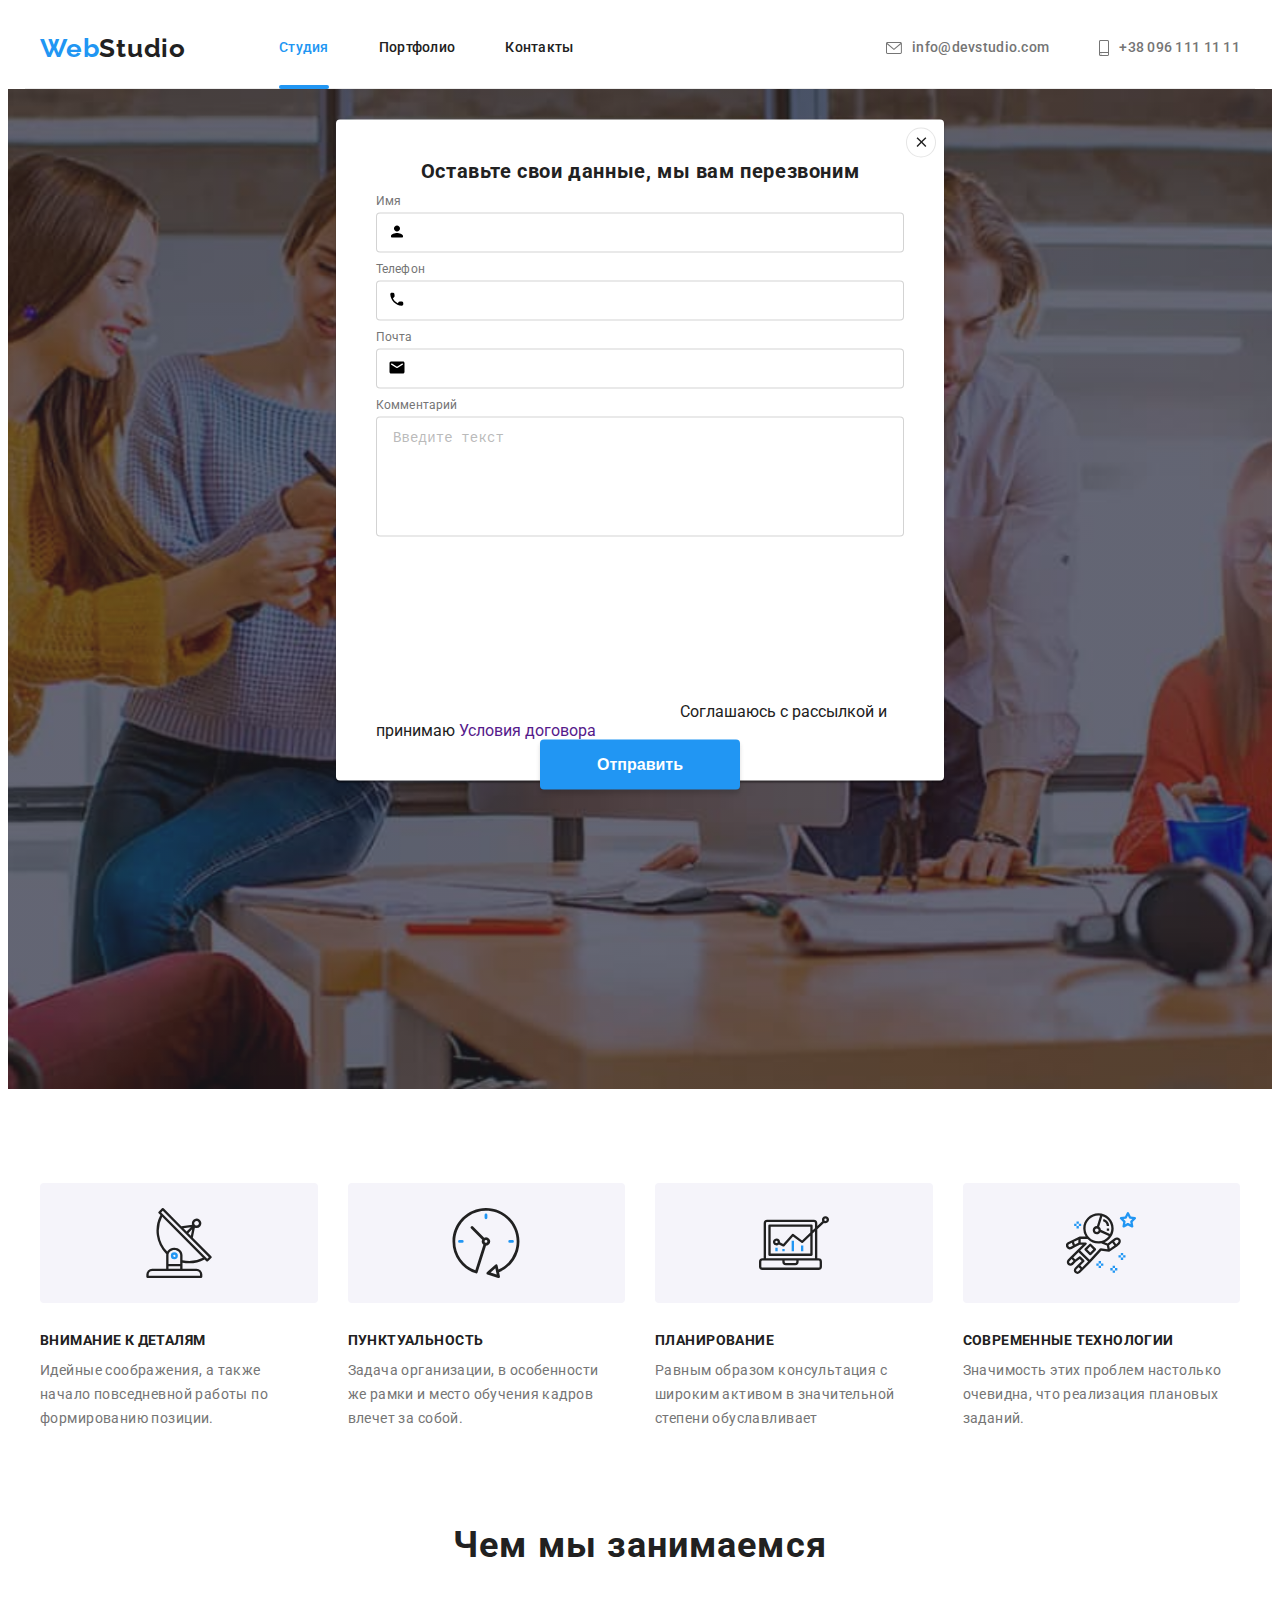
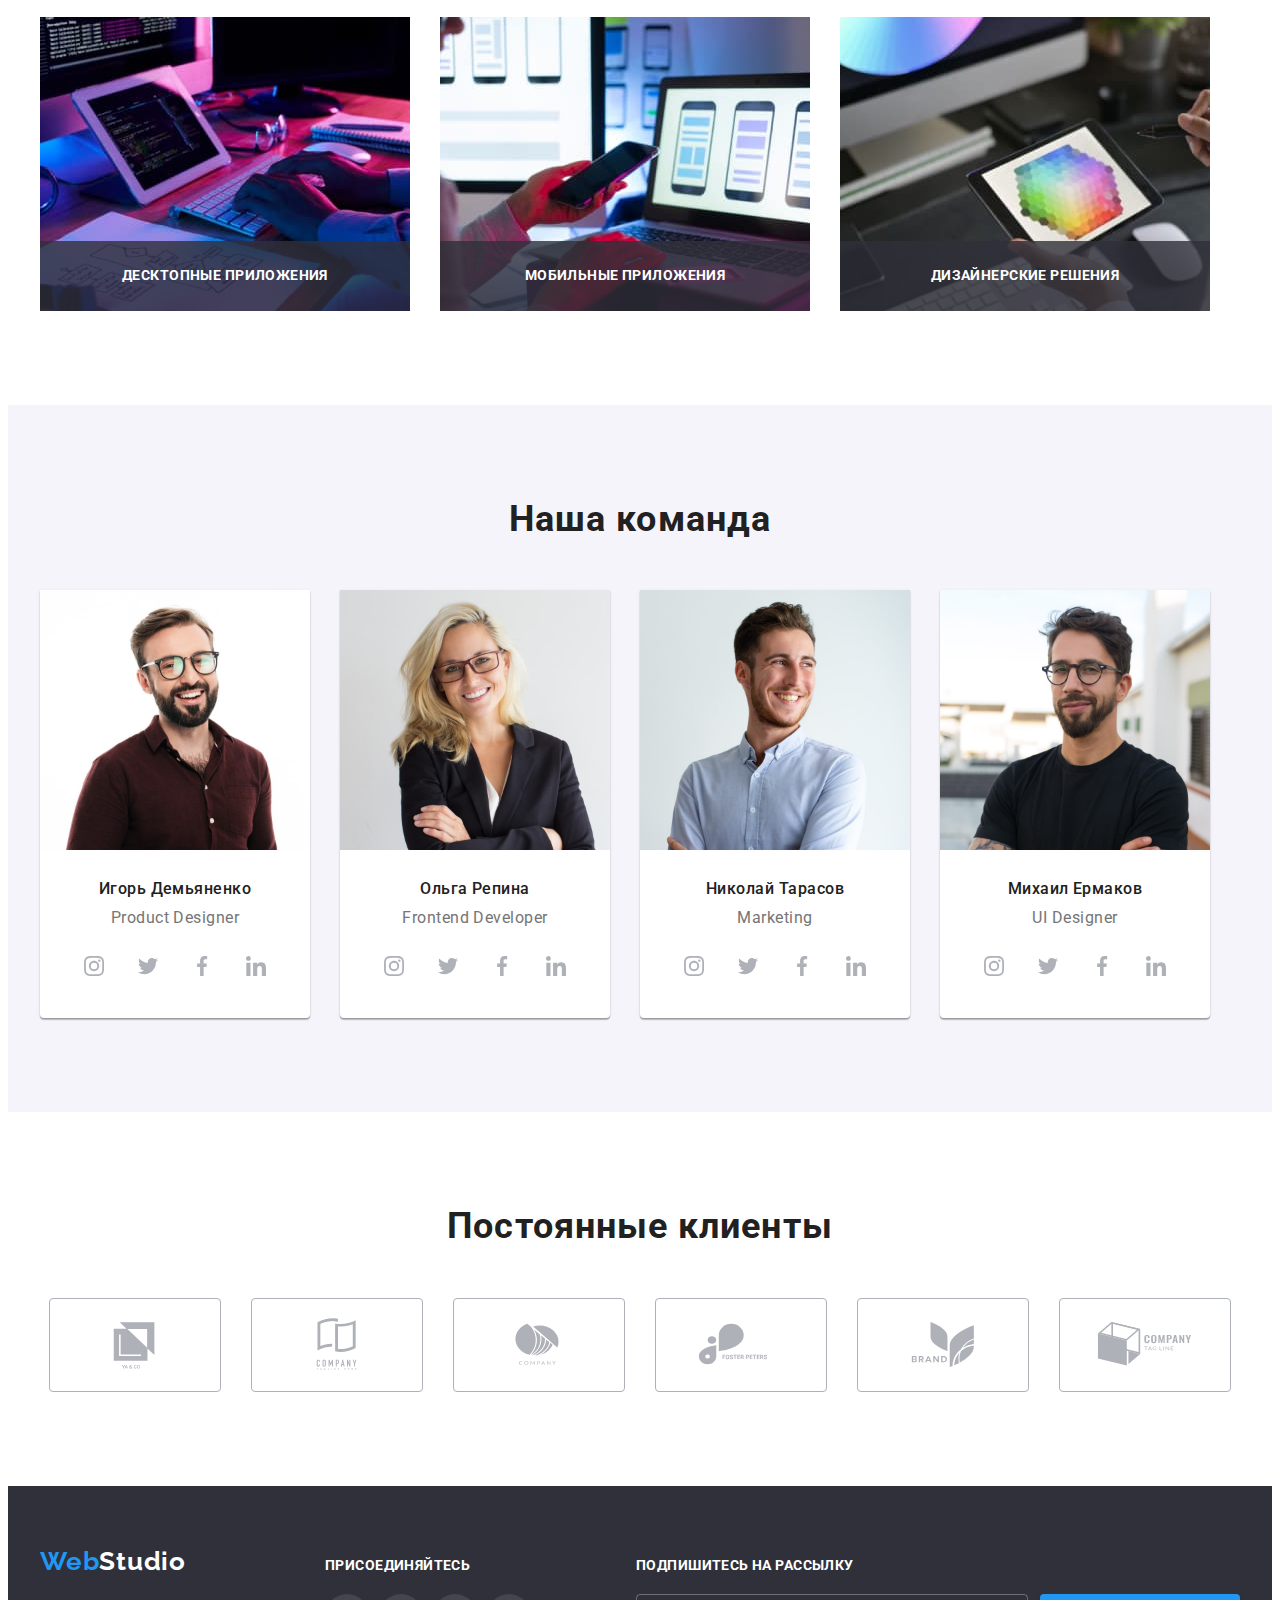
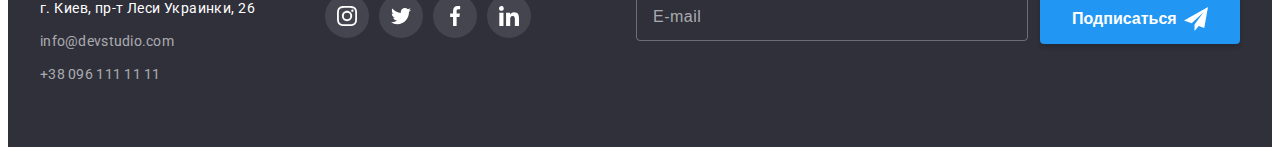
==== commit 6389c9b3: "HW7 Will finish modal" ====
--- a/index.html
+++ b/index.html
@@ -401,7 +401,7 @@
         </div>
     </footer>
 
-    <div class="backdrop is-hidden" data-modal>
+    <div class="modal__backdrop modal__backdrop--is-hidden" data-modal>
         <div class="modal">
             <button class="modal__close" type="button" data-modal-close>
                 <svg class="close__icon">
--- a/css/main.min.css
+++ b/css/main.min.css
@@ -1,2 +1,2 @@
-.list{list-style:none;margin:0;padding:0}.link{text-decoration:none}.visually-hidden{position:absolute;white-space:nowrap;width:1px;height:1px;overflow:hidden;border:0;padding:0;clip:rect(0 0 0 0);clip-path:inset(50%);margin:-1px}body{background-color:#fff;font-family:Roboto,sans-serif;color:#212121}.container{width:1200px;padding:0 15px;margin:0 auto}.header .container{display:flex;background-color:#fff;border-bottom:1px solid #ececec}.footer .container{display:flex;align-items:baseline}.section{padding:94px 0 94px 0}.hero__title{margin:0 auto 30px;max-width:696px;font-weight:900;font-size:44px;line-height:1.36;letter-spacing:0.06em;text-transform:uppercase}.hero{max-width:1600px;height:600px;background-image:linear-gradient(rgba(47,48,58,0.4), rgba(47,48,58,0.4)),url("../images/hero_img.jpg");margin-right:auto;margin-left:auto;background-repeat:no-repeat;background-size:cover;background-position:center;background-color:#2f303a;color:#fff;text-align:center;padding:200px 0}.hero__button{padding:10px 32px;cursor:pointer;font-weight:700;font-size:16px;line-height:1.87;font-family:inherit;border:none;border-radius:4px;background-color:#2196f3;color:#fff;transition:background-color 250ms cubic-bezier(0.4, 0, 0.2, 1),color 250ms cubic-bezier(0.4, 0, 0.2, 1),box-shadow 250ms cubic-bezier(0.4, 0, 0.2, 1)}.hero__button:hover,.hero__button:focus{background:#188ce8;box-shadow:0px 4px 4px rgba(0,0,0,0.15);border-radius:4px}.header-link__logo,.footer-link__logo{font-family:Raleway,sans-serif;font-weight:700;font-size:26px;line-height:1.19;letter-spacing:0.03em;color:#212121}.logo--color-blue{color:#2196f3}.header-link__logo{margin-right:93px;padding-top:24px;padding-bottom:24px}.footer-link__logo{display:block;margin-bottom:20px;color:#fff}.navigation{display:flex;align-items:center;margin-right:auto;font-weight:500;font-size:14px;line-height:1.14;letter-spacing:0.02em}.navigation__header{display:flex}.navigation__header-item:not(:last-child){margin-right:50px}.navigation__header-link{position:relative;display:block;padding-top:32px;padding-bottom:32px;color:#212121;transition:color 250ms cubic-bezier(0.4, 0, 0.2, 1),transform 250ms cubic-bezier(0.4, 0, 0.2, 1)}.navigation__header-link:hover,.navigation__header-link:focus{color:#2196f3}.navigation__header-link:hover::after{transform:scaleX(1);transition:color 250ms cubic-bezier(0.4, 0, 0.2, 1),transform 250ms cubic-bezier(0.4, 0, 0.2, 1)}.navigation__header-link::after{content:'';position:absolute;left:0;bottom:-1px;width:100%;height:5px;background-color:#2196f3;border-radius:2px;max-height:4px;transform:scaleX(0);transition:color 250ms cubic-bezier(0.4, 0, 0.2, 1),transform 250ms cubic-bezier(0.4, 0, 0.2, 1)}.navigation__header-link--active{color:#2196f3}.navigation__header-link--active::after{transform:scaleX(1);transition:color 250ms cubic-bezier(0.4, 0, 0.2, 1),transform 250ms cubic-bezier(0.4, 0, 0.2, 1)}.header-contacts__link{display:flex;padding-top:32px;padding-bottom:32px;align-items:center;font-style:normal;font-weight:500;font-size:14px;line-height:1.14;letter-spacing:0.02em;color:#757575;transition:color 250ms cubic-bezier(0.4, 0, 0.2, 1)}.header-contacts__link:hover,.header-contacts__link:focus{color:#2196f3}.header-contacts__icon{padding:0;margin-right:10px;fill:currentColor}.footer-contacts__link{color:rgba(255,255,255,0.6);font-weight:400;font-style:normal;font-size:14px;line-height:1.71;letter-spacing:0.02em}.footer-contacts__link:hover,.footer-contacts__link:focus{color:#2196f3}.footer-contacts__item:not(:last-child){margin-bottom:9px}.filter__button{border-radius:4px;border:0;padding:6px 22px;font-weight:500;font-size:16px;line-height:1.62;font-family:inherit;text-align:center;letter-spacing:0.03em;color:#212121;cursor:pointer;transition:background-color 250ms cubic-bezier(0.4, 0, 0.2, 1),color 250ms cubic-bezier(0.4, 0, 0.2, 1),box-shadow 250ms cubic-bezier(0.4, 0, 0.2, 1)}.filter__button:hover,.filter__button:focus{background-color:#2196f3;color:#fff;box-shadow:0px 3px 1px rgba(0,0,0,0.1),0px 1px 2px rgba(0,0,0,0.08),0px 2px 2px rgba(0,0,0,0.12)}.filter__button--active{background-color:#2196f3;color:#fff;box-shadow:0px 3px 1px rgba(0,0,0,0.1),0px 1px 2px rgba(0,0,0,0.08),0px 2px 2px rgba(0,0,0,0.12)}.button__icon{width:24px;height:24px;fill:#fff}.subscribe__button{display:flex;justify-content:space-between;align-items:center;width:200px;height:50px;margin-left:auto;margin-right:auto;padding:10px 32px;font-weight:700;font-size:16px;line-height:1.87;color:#fff;cursor:pointer;background:#2196f3;box-shadow:0px 4px 4px rgba(0,0,0,0.15);border-radius:4px;border:none;transition:background-color 250ms v cubic-bezier(0.4, 0, 0.2, 1),color 250ms v cubic-bezier(0.4, 0, 0.2, 1),box-shadow 250ms v cubic-bezier(0.4, 0, 0.2, 1)}.subscribe__button:hover,.subscribe__button:focus{background:#188ce8;box-shadow:0px 4px 4px rgba(0,0,0,0.15);border-radius:4px}.button__icon{width:24px;height:24px;fill:#fff}.modal-button__submit{display:flex;justify-content:center;align-items:center;width:200px;height:50px;margin-left:auto;margin-right:auto;font-weight:700;font-size:16px;line-height:1.87;color:#fff;cursor:pointer;background:#2196f3;box-shadow:0px 4px 4px rgba(0,0,0,0.15);border-radius:4px;border:none;transition:background-color 250ms v cubic-bezier(0.4, 0, 0.2, 1),color 250ms v cubic-bezier(0.4, 0, 0.2, 1),box-shadow 250ms v cubic-bezier(0.4, 0, 0.2, 1)}.modal-button__submit:hover,.modal-button__submit:focus{background:#188ce8;box-shadow:0px 4px 4px rgba(0,0,0,0.15);border-radius:4px}.specificity__list{display:flex}.specificity__header{margin-top:0;margin-bottom:10px;font-weight:700;font-size:14px;line-height:1.14;letter-spacing:0.03em;text-transform:uppercase}.specificity__text{margin:0;font-size:14px;line-height:1.71;letter-spacing:0.03em;color:#757575;max-width:270px}.specificity__item{width:calc((100% - 90px) / 4);margin-right:30px}.specificity__item:nth-child(4n){margin-right:0}.specificity__thumb{display:flex;align-items:center;width:100%;min-height:120px;margin-bottom:30px;background-color:#f5f4fa;border-radius:4px}.thumb__icon{display:block;margin:0 auto;width:70px;height:70px}.make{padding-top:0}.make__title{margin-top:0;margin-bottom:50px;text-align:center;font-weight:700;font-size:36px;line-height:1.16;letter-spacing:0.03em}.make__list{display:flex}.make__item{position:relative}.make__item:not(:last-child){margin-right:30px}.make__text{position:absolute;bottom:0;left:0;display:flex;justify-content:center;align-items:center;padding:0;margin:0;width:100%;height:70px;font-weight:700;font-size:14px;line-height:1.14;letter-spacing:0.03em;text-transform:uppercase;color:#fff;background:rgba(47,48,58,0.8)}.team{background-color:#f5f4fa}.team__title{margin-top:0;margin-bottom:50px;text-align:center;font-weight:700;font-size:36px;line-height:1.16;letter-spacing:0.03em}.team__list{display:flex}.team__photo,.make__photo{display:block;max-width:100%;height:auto}.team__name{text-align:center;margin:0;margin-bottom:10px;font-weight:500;font-size:16px;line-height:1.18;letter-spacing:0.03em}.team__position{margin:0 0 16px;text-align:center;font-size:16px;line-height:1.18;letter-spacing:0.03em;color:#757575}.team__item{width:calc((100% - 90px) / 4);margin-right:30px;background:#fff;box-shadow:0px 1px 3px rgba(0,0,0,0.12),0px 1px 1px rgba(0,0,0,0.14),0px 2px 1px rgba(0,0,0,0.2);border-radius:0px 0px 4px 4px}.team__content{padding:30px 32px}.soc{display:flex}.soc__link{display:flex;justify-content:center;align-items:center;width:44px;height:44px;border-radius:50%;color:#afb1b8;transition:background-color cubic-bezier(0.4, 0, 0.2, 1) 250ms,color cubic-bezier(0.4, 0, 0.2, 1) 250ms}.soc__link:hover,.soc__link:focus{background-color:#2196f3;color:#fff}.soc__link--footer{color:#fff}.soc__item{background:rgba(255,255,255,0.1);border-radius:50%}.soc__item:not(:last-child){margin-right:10px}.soc__icon{width:20px;height:20px;fill:currentColor}.clients__header{margin-top:0;margin-bottom:50px;font-weight:700;font-size:36px;line-height:1.16;text-align:center;letter-spacing:0.03em}.clients__list{display:flex;justify-content:center}.clients__link{display:flex;justify-content:center;align-items:center;width:170px;height:92px;border:1px solid #afb1b8;color:#afb1b8;border-radius:4px;transition:border-color 250ms cubic-bezier(0.4, 0, 0.2, 1),color 250ms cubic-bezier(0.4, 0, 0.2, 1)}.clients__link:hover,.clients__link:focus{color:#2196f3;border:1px solid #2196f3}.clients__item:not(:last-child){margin-right:30px}.clients__icon{width:106px;height:60px;fill:currentColor}.footer{padding:60px 0;background-color:#2f303a}.footer-soc{margin-right:auto}.footer-soc__text{margin:0 0 20px;font-weight:700;font-size:14px;line-height:1.14;letter-spacing:0.03em;text-transform:uppercase;color:#fff}.footer__address{margin-right:70px}.address__text{margin:0 0 9px;font-style:normal;font-size:14px;line-height:1.71;letter-spacing:0.03em;color:#fff}.form-subscribe{display:flex}.subscribe__text{margin:0 0 20px;font-weight:700;font-size:14px;line-height:1.14;letter-spacing:0.03em;text-transform:uppercase;color:#fff}.subscribe__input{display:block;width:358px;margin-right:12px;padding:15px 16px;border:1px solid rgba(255,255,255,0.3);border-radius:4px;outline-style:none;background-color:transparent;color:rgba(255,255,255,0.3)}.subscribe__input::placeholder{font-weight:400;font-size:16px;line-height:1.25;letter-spacing:0.03em;color:rgba(255,255,255,0.6)}.backdrop{position:fixed;top:0;left:0;width:100%;height:100%;background-color:rgba(0,0,0,0.2);transform:scale(1);transition:transform 250ms cubic-bezier(0.4, 0, 0.2, 1),opacity 250ms cubic-bezier(0.4, 0, 0.2, 1)}.backdrop is-hidden{opacity:0;pointer-events:none;transform:scale(0);transition:transform 250ms cubic-bezier(0.4, 0, 0.2, 1),opacity 250ms cubic-bezier(0.4, 0, 0.2, 1)}.modal{position:absolute;left:50%;top:50%;transform:translate(-50%, -50%);width:528px;height:581px;padding:40px;background:#fff;box-shadow:0px 1px 3px rgba(0,0,0,0.12),0px 1px 1px rgba(0,0,0,0.14),0px 2px 1px rgba(0,0,0,0.2);border-radius:4px}.modal__close{position:absolute;right:8px;top:8px;display:flex;align-items:center;width:30px;height:30px;color:#212121;cursor:pointer;border:1px solid rgba(0,0,0,0.1);border-radius:50%;background-color:#fff;transition:color 250ms cubic-bezier(0.4, 0, 0.2, 1)}.modal__close:hover,.modal__close:focus{color:#2196f3}.modal__close .close__icon{width:18px;height:18px;fill:currentColor}.modal__form{position:relative;margin-left:auto;margin-right:auto;min-width:448px;height:100%}.modal__form{position:relative;margin-left:auto;margin-right:auto;min-width:448px;height:100%}.form__text{margin:0 0 12px;font-weight:700;font-size:20px;line-height:1.15;text-align:center;letter-spacing:0.03em;color:#212121}.form__field{position:relative;display:flex;flex-direction:column;margin-bottom:10px}.form__name{margin:0;align-items:center;font-weight:400;font-size:12px;line-height:1.16;letter-spacing:0.01em;color:#757575}.form__name:not(:last-child){margin-bottom:4px}.form__input,.form__feedback{padding-left:42px;width:100%;height:40px;font-size:14px;line-height:1.17;letter-spacing:0.01em;color:#212121;border:1px solid rgba(33,33,33,0.2);box-sizing:border-box;border-radius:4px;transition:border 250ms cubic-bezier(0.4, 0, 0.2, 1)}.form__input:focus,.form__input:focus,.form__feedback:focus,.form__feedback:focus{border:1px solid #2196f3;outline:-webkit-focus-ring-color auto 0px}.form__input:focus+.form__icon,.form__feedback:focus+.form__icon{fill:#2196f3}.form__icon{position:absolute;transform:translate(12px, 28px);width:18px;height:18px;transition:fill 250ms cubic-bezier(0.4, 0, 0.2, 1)}.form__feedback{padding:12px 16px;margin-bottom:20px;height:120px;resize:none;color:#212121}.form__feedback::placeholder{color:rgba(117,117,117,0.5)}
+.list{list-style:none;margin:0;padding:0}.link{text-decoration:none}.visually-hidden{position:absolute;white-space:nowrap;width:1px;height:1px;overflow:hidden;border:0;padding:0;clip:rect(0 0 0 0);clip-path:inset(50%);margin:-1px}body{background-color:#fff;font-family:Roboto,sans-serif;color:#212121}.container{width:1200px;padding:0 15px;margin:0 auto}.header .container{display:flex;background-color:#fff;border-bottom:1px solid #ececec}.footer .container{display:flex;align-items:baseline}.section{padding:94px 0 94px 0}.hero__title{margin:0 auto 30px;max-width:696px;font-weight:900;font-size:44px;line-height:1.36;letter-spacing:0.06em;text-transform:uppercase}.hero{max-width:1600px;height:600px;background-image:linear-gradient(rgba(47,48,58,0.4), rgba(47,48,58,0.4)),url("../images/hero_img.jpg");margin-right:auto;margin-left:auto;background-repeat:no-repeat;background-size:cover;background-position:center;background-color:#2f303a;color:#fff;text-align:center;padding:200px 0}.hero__button{padding:10px 32px;cursor:pointer;font-weight:700;font-size:16px;line-height:1.87;font-family:inherit;border:none;border-radius:4px;background-color:#2196f3;color:#fff;transition:background-color 250ms cubic-bezier(0.4, 0, 0.2, 1),color 250ms cubic-bezier(0.4, 0, 0.2, 1),box-shadow 250ms cubic-bezier(0.4, 0, 0.2, 1)}.hero__button:hover,.hero__button:focus{background:#188ce8;box-shadow:0px 4px 4px rgba(0,0,0,0.15);border-radius:4px}.header-link__logo,.footer-link__logo{font-family:Raleway,sans-serif;font-weight:700;font-size:26px;line-height:1.19;letter-spacing:0.03em;color:#212121}.logo--color-blue{color:#2196f3}.header-link__logo{margin-right:93px;padding-top:24px;padding-bottom:24px}.footer-link__logo{display:block;margin-bottom:20px;color:#fff}.navigation{display:flex;align-items:center;margin-right:auto;font-weight:500;font-size:14px;line-height:1.14;letter-spacing:0.02em}.navigation__header{display:flex}.navigation__header-item:not(:last-child){margin-right:50px}.navigation__header-link{position:relative;display:block;padding-top:32px;padding-bottom:32px;color:#212121;transition:color 250ms cubic-bezier(0.4, 0, 0.2, 1),transform 250ms cubic-bezier(0.4, 0, 0.2, 1)}.navigation__header-link:hover,.navigation__header-link:focus{color:#2196f3}.navigation__header-link:hover::after{transform:scaleX(1);transition:color 250ms cubic-bezier(0.4, 0, 0.2, 1),transform 250ms cubic-bezier(0.4, 0, 0.2, 1)}.navigation__header-link::after{content:'';position:absolute;left:0;bottom:-1px;width:100%;height:5px;background-color:#2196f3;border-radius:2px;max-height:4px;transform:scaleX(0);transition:color 250ms cubic-bezier(0.4, 0, 0.2, 1),transform 250ms cubic-bezier(0.4, 0, 0.2, 1)}.navigation__header-link--active{color:#2196f3}.navigation__header-link--active::after{transform:scaleX(1);transition:color 250ms cubic-bezier(0.4, 0, 0.2, 1),transform 250ms cubic-bezier(0.4, 0, 0.2, 1)}.header-contacts__link{display:flex;padding-top:32px;padding-bottom:32px;align-items:center;font-style:normal;font-weight:500;font-size:14px;line-height:1.14;letter-spacing:0.02em;color:#757575;transition:color 250ms cubic-bezier(0.4, 0, 0.2, 1)}.header-contacts__link:hover,.header-contacts__link:focus{color:#2196f3}.header-contacts__icon{padding:0;margin-right:10px;fill:currentColor}.footer-contacts__link{color:rgba(255,255,255,0.6);font-weight:400;font-style:normal;font-size:14px;line-height:1.71;letter-spacing:0.02em}.footer-contacts__link:hover,.footer-contacts__link:focus{color:#2196f3}.footer-contacts__item:not(:last-child){margin-bottom:9px}.filter__button{border-radius:4px;border:0;padding:6px 22px;font-weight:500;font-size:16px;line-height:1.62;font-family:inherit;text-align:center;letter-spacing:0.03em;color:#212121;cursor:pointer;transition:background-color 250ms cubic-bezier(0.4, 0, 0.2, 1),color 250ms cubic-bezier(0.4, 0, 0.2, 1),box-shadow 250ms cubic-bezier(0.4, 0, 0.2, 1)}.filter__button:hover,.filter__button:focus{background-color:#2196f3;color:#fff;box-shadow:0px 3px 1px rgba(0,0,0,0.1),0px 1px 2px rgba(0,0,0,0.08),0px 2px 2px rgba(0,0,0,0.12)}.filter__button--active{background-color:#2196f3;color:#fff;box-shadow:0px 3px 1px rgba(0,0,0,0.1),0px 1px 2px rgba(0,0,0,0.08),0px 2px 2px rgba(0,0,0,0.12)}.button__icon{width:24px;height:24px;fill:#fff}.subscribe__button{display:flex;justify-content:space-between;align-items:center;width:200px;height:50px;margin-left:auto;margin-right:auto;padding:10px 32px;font-weight:700;font-size:16px;line-height:1.87;color:#fff;cursor:pointer;background:#2196f3;box-shadow:0px 4px 4px rgba(0,0,0,0.15);border-radius:4px;border:none;transition:background-color 250ms v cubic-bezier(0.4, 0, 0.2, 1),color 250ms v cubic-bezier(0.4, 0, 0.2, 1),box-shadow 250ms v cubic-bezier(0.4, 0, 0.2, 1)}.subscribe__button:hover,.subscribe__button:focus{background:#188ce8;box-shadow:0px 4px 4px rgba(0,0,0,0.15);border-radius:4px}.button__icon{width:24px;height:24px;fill:#fff}.modal-button__submit{display:flex;justify-content:center;align-items:center;width:200px;height:50px;margin-left:auto;margin-right:auto;font-weight:700;font-size:16px;line-height:1.87;color:#fff;cursor:pointer;background:#2196f3;box-shadow:0px 4px 4px rgba(0,0,0,0.15);border-radius:4px;border:none;transition:background-color 250ms v cubic-bezier(0.4, 0, 0.2, 1),color 250ms v cubic-bezier(0.4, 0, 0.2, 1),box-shadow 250ms v cubic-bezier(0.4, 0, 0.2, 1)}.modal-button__submit:hover,.modal-button__submit:focus{background:#188ce8;box-shadow:0px 4px 4px rgba(0,0,0,0.15);border-radius:4px}.specificity__list{display:flex}.specificity__header{margin-top:0;margin-bottom:10px;font-weight:700;font-size:14px;line-height:1.14;letter-spacing:0.03em;text-transform:uppercase}.specificity__text{margin:0;font-size:14px;line-height:1.71;letter-spacing:0.03em;color:#757575;max-width:270px}.specificity__item{width:calc((100% - 90px) / 4);margin-right:30px}.specificity__item:nth-child(4n){margin-right:0}.specificity__thumb{display:flex;align-items:center;width:100%;min-height:120px;margin-bottom:30px;background-color:#f5f4fa;border-radius:4px}.thumb__icon{display:block;margin:0 auto;width:70px;height:70px}.make{padding-top:0}.make__title{margin-top:0;margin-bottom:50px;text-align:center;font-weight:700;font-size:36px;line-height:1.16;letter-spacing:0.03em}.make__list{display:flex}.make__item{position:relative}.make__item:not(:last-child){margin-right:30px}.make__text{position:absolute;bottom:0;left:0;display:flex;justify-content:center;align-items:center;padding:0;margin:0;width:100%;height:70px;font-weight:700;font-size:14px;line-height:1.14;letter-spacing:0.03em;text-transform:uppercase;color:#fff;background:rgba(47,48,58,0.8)}.team{background-color:#f5f4fa}.team__title{margin-top:0;margin-bottom:50px;text-align:center;font-weight:700;font-size:36px;line-height:1.16;letter-spacing:0.03em}.team__list{display:flex}.team__photo,.make__photo{display:block;max-width:100%;height:auto}.team__name{text-align:center;margin:0;margin-bottom:10px;font-weight:500;font-size:16px;line-height:1.18;letter-spacing:0.03em}.team__position{margin:0 0 16px;text-align:center;font-size:16px;line-height:1.18;letter-spacing:0.03em;color:#757575}.team__item{width:calc((100% - 90px) / 4);margin-right:30px;background:#fff;box-shadow:0px 1px 3px rgba(0,0,0,0.12),0px 1px 1px rgba(0,0,0,0.14),0px 2px 1px rgba(0,0,0,0.2);border-radius:0px 0px 4px 4px}.team__content{padding:30px 32px}.soc{display:flex}.soc__link{display:flex;justify-content:center;align-items:center;width:44px;height:44px;border-radius:50%;color:#afb1b8;transition:background-color cubic-bezier(0.4, 0, 0.2, 1) 250ms,color cubic-bezier(0.4, 0, 0.2, 1) 250ms}.soc__link:hover,.soc__link:focus{background-color:#2196f3;color:#fff}.soc__link--footer{color:#fff}.soc__item{background:rgba(255,255,255,0.1);border-radius:50%}.soc__item:not(:last-child){margin-right:10px}.soc__icon{width:20px;height:20px;fill:currentColor}.clients__header{margin-top:0;margin-bottom:50px;font-weight:700;font-size:36px;line-height:1.16;text-align:center;letter-spacing:0.03em}.clients__list{display:flex;justify-content:center}.clients__link{display:flex;justify-content:center;align-items:center;width:170px;height:92px;border:1px solid #afb1b8;color:#afb1b8;border-radius:4px;transition:border-color 250ms cubic-bezier(0.4, 0, 0.2, 1),color 250ms cubic-bezier(0.4, 0, 0.2, 1)}.clients__link:hover,.clients__link:focus{color:#2196f3;border:1px solid #2196f3}.clients__item:not(:last-child){margin-right:30px}.clients__icon{width:106px;height:60px;fill:currentColor}.footer{padding:60px 0;background-color:#2f303a}.footer-soc{margin-right:auto}.footer-soc__text{margin:0 0 20px;font-weight:700;font-size:14px;line-height:1.14;letter-spacing:0.03em;text-transform:uppercase;color:#fff}.footer__address{margin-right:70px}.address__text{margin:0 0 9px;font-style:normal;font-size:14px;line-height:1.71;letter-spacing:0.03em;color:#fff}.form-subscribe{display:flex}.subscribe__text{margin:0 0 20px;font-weight:700;font-size:14px;line-height:1.14;letter-spacing:0.03em;text-transform:uppercase;color:#fff}.subscribe__input{display:block;width:358px;margin-right:12px;padding:15px 16px;border:1px solid rgba(255,255,255,0.3);border-radius:4px;outline-style:none;background-color:transparent;color:rgba(255,255,255,0.3)}.subscribe__input::placeholder{font-weight:400;font-size:16px;line-height:1.25;letter-spacing:0.03em;color:rgba(255,255,255,0.6)}.modal_backdrop{position:fixed;top:0;left:0;width:100%;height:100%;background-color:rgba(0,0,0,0.2);transform:scale(1);transition:transform 250ms cubic-bezier(0.4, 0, 0.2, 1),opacity 250ms cubic-bezier(0.4, 0, 0.2, 1)}.modal_backdrop--is-hidden{opacity:0;pointer-events:none;transform:scale(0);transition:transform 250ms cubic-bezier(0.4, 0, 0.2, 1),opacity 250ms cubic-bezier(0.4, 0, 0.2, 1)}.modal{position:absolute;left:50%;top:50%;transform:translate(-50%, -50%);width:528px;height:581px;padding:40px;background:#fff;box-shadow:0px 1px 3px rgba(0,0,0,0.12),0px 1px 1px rgba(0,0,0,0.14),0px 2px 1px rgba(0,0,0,0.2);border-radius:4px}.modal__close{position:absolute;right:8px;top:8px;display:flex;align-items:center;width:30px;height:30px;color:#212121;cursor:pointer;border:1px solid rgba(0,0,0,0.1);border-radius:50%;background-color:#fff;transition:color 250ms cubic-bezier(0.4, 0, 0.2, 1)}.modal__close:hover,.modal__close:focus{color:#2196f3}.modal__close .close__icon{width:18px;height:18px;fill:currentColor}.modal__form{position:relative;margin-left:auto;margin-right:auto;min-width:448px;height:100%}.modal__form{position:relative;margin-left:auto;margin-right:auto;min-width:448px;height:100%}.form__text{margin:0 0 12px;font-weight:700;font-size:20px;line-height:1.15;text-align:center;letter-spacing:0.03em;color:#212121}.form__field{position:relative;display:flex;flex-direction:column;margin-bottom:10px}.form__name{margin:0;align-items:center;font-weight:400;font-size:12px;line-height:1.16;letter-spacing:0.01em;color:#757575}.form__name:not(:last-child){margin-bottom:4px}.form__input,.form__feedback{padding-left:42px;width:100%;height:40px;font-size:14px;line-height:1.17;letter-spacing:0.01em;color:#212121;border:1px solid rgba(33,33,33,0.2);box-sizing:border-box;border-radius:4px;transition:border 250ms cubic-bezier(0.4, 0, 0.2, 1)}.form__input:focus,.form__input:focus,.form__feedback:focus,.form__feedback:focus{border:1px solid #2196f3;outline:-webkit-focus-ring-color auto 0px}.form__input:focus+.form__icon,.form__feedback:focus+.form__icon{fill:#2196f3}.form__icon{position:absolute;transform:translate(12px, 28px);width:18px;height:18px;transition:fill 250ms cubic-bezier(0.4, 0, 0.2, 1)}.form__feedback{padding:12px 16px;margin-bottom:20px;height:120px;resize:none;color:#212121}.form__feedback::placeholder{color:rgba(117,117,117,0.5)}
 /*# sourceMappingURL=main.min.css.map */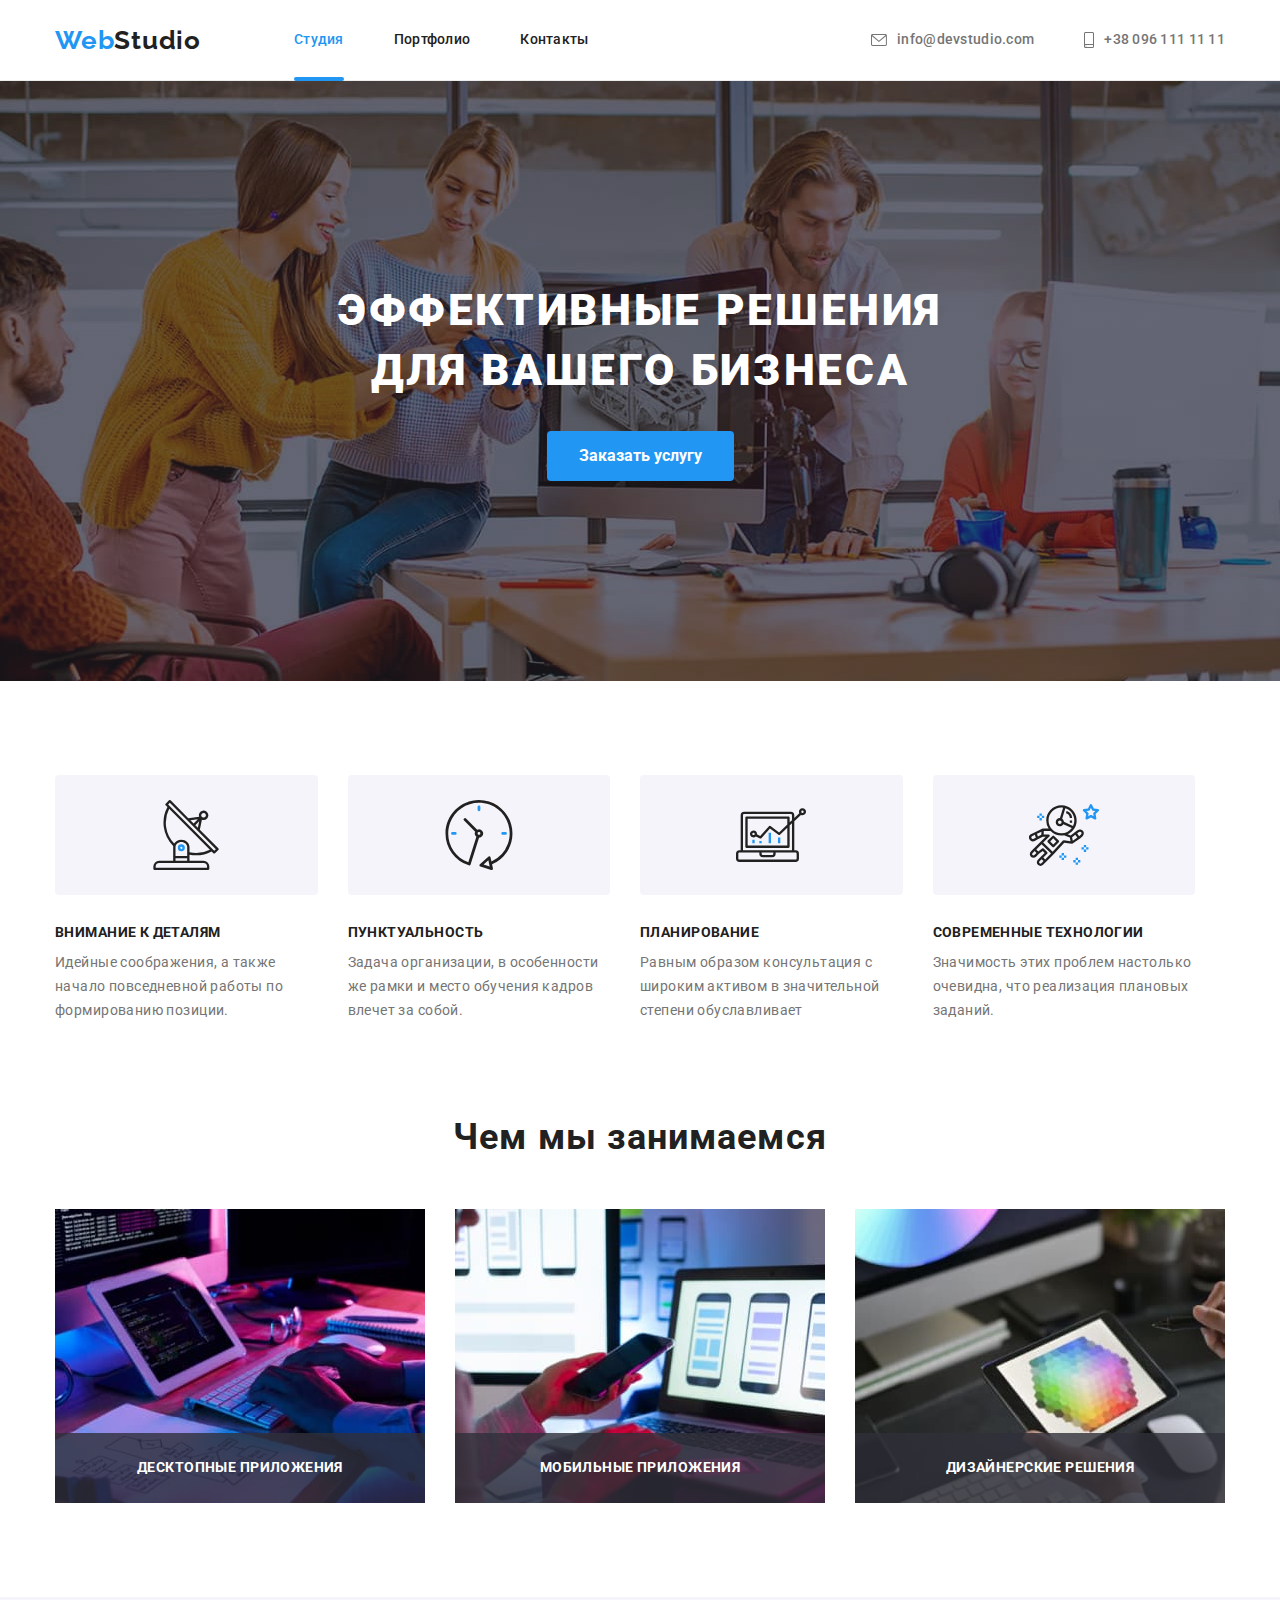
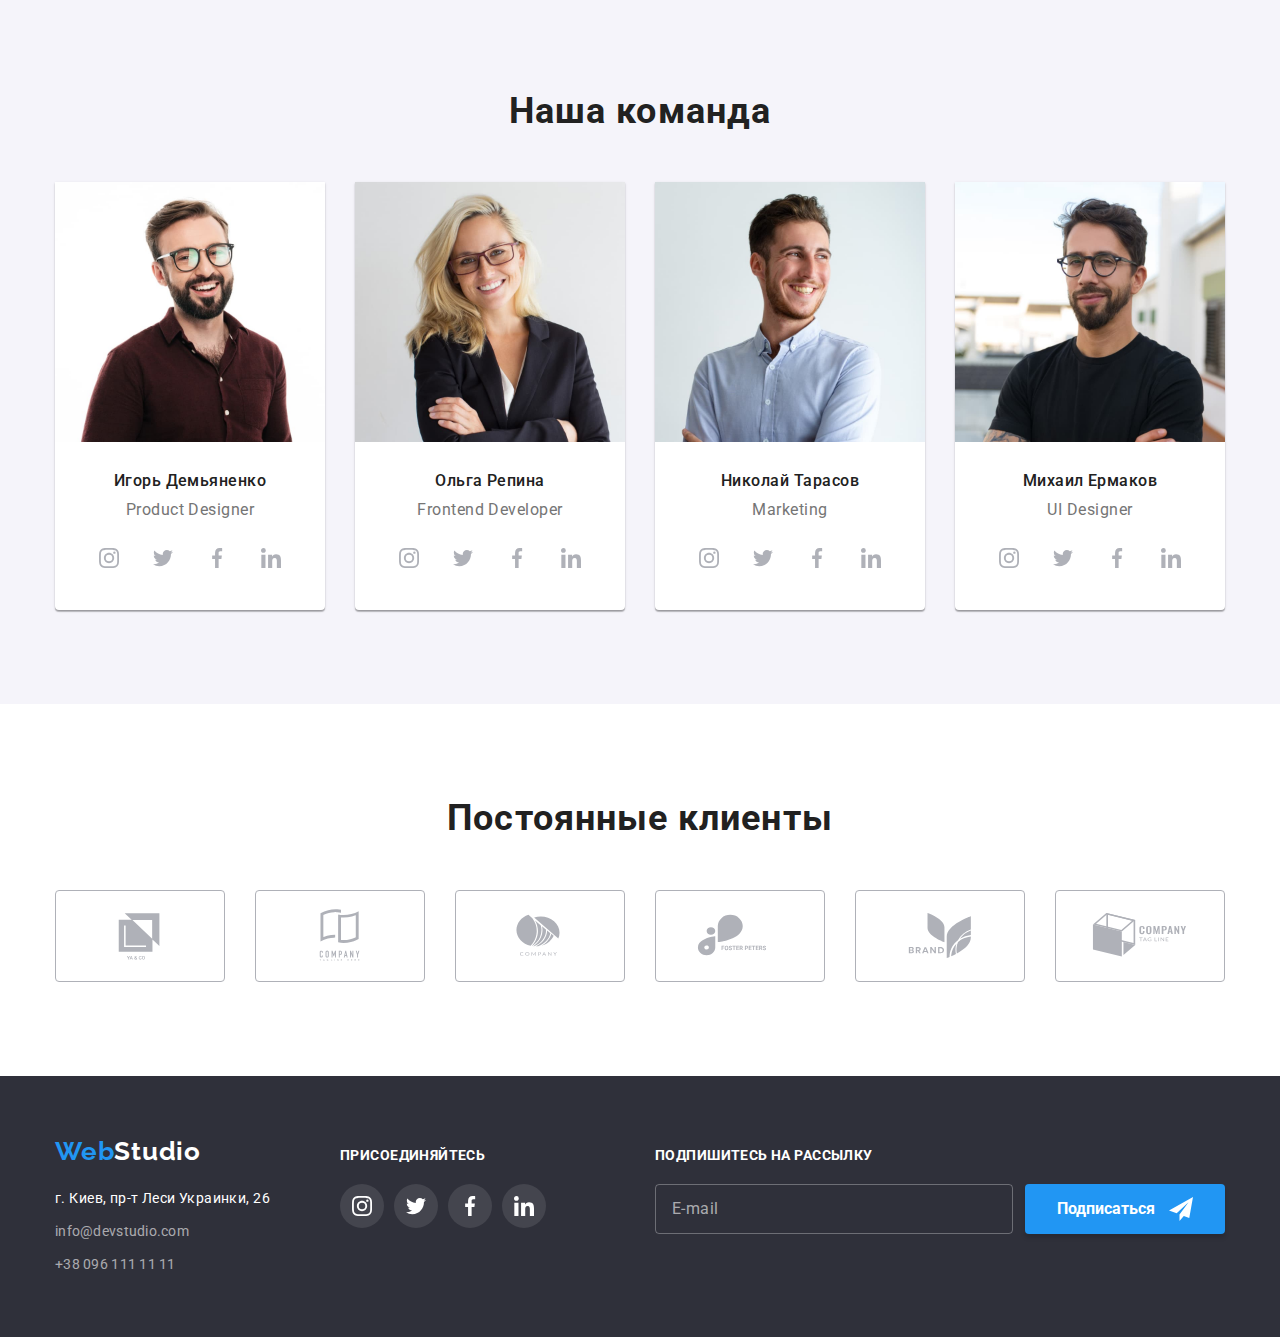
==== commit 5e6be964: "Second_start_HW-7" ====
--- a/index.html
+++ b/index.html
@@ -10,8 +10,7 @@
         href="https://fonts.googleapis.com/css2?family=Raleway:wght@700&family=Roboto:wght@400;500;700;900&display=swap"
         rel="stylesheet">
     <link rel="stylesheet" href="./css/modern-normalize.css">
-    <!-- <link rel="stylesheet" href="./css/styles.css"> -->
-    <link rel="stylesheet" href="./css/main.min.css">
+    <link rel="stylesheet" href="./css/styles.css">
     <title class="title">Web Studio</title>
 </head>
 
@@ -24,7 +23,7 @@
                 </a>
                 <ul class="navigation__header list">
                     <li class="navigation__header-item">
-                        <a class="navigation__header-link navigation__header-link--active link" href="./">Студия</a>
+                        <a class="navigation__header-link current link" href="./">Студия</a>
                     </li>
                     <li class="navigation__header-item">
                         <a class="navigation__header-link link" href="./portfolio.html">Портфолио</a>
@@ -401,7 +400,7 @@
         </div>
     </footer>
 
-    <div class="modal__backdrop modal__backdrop--is-hidden" data-modal>
+    <div class="backdrop is-hidden" data-modal>
         <div class="modal">
             <button class="modal__close" type="button" data-modal-close>
                 <svg class="close__icon">
@@ -451,7 +450,7 @@
                             href="">Условия договора</a>
                     </span>
                 </label>
-                <button class="modal-button__submit" type="submit">Отправить</button>
+                <button class="modal__submit" type="submit">Отправить</button>
             </form>
         </div>
     </div>
--- a/css/styles.css
+++ b/css/styles.css
@@ -0,0 +1,1022 @@
+/*background color: #E5E5E5
+button order-service: #188CE8; box-shadow: 0px 4px 4px rgba(0, 0, 0, 0.15);
+color button filter: #2196F3;
+color inactive button filter: #F5F4FA;
+color hero:#2F303A;
+first fonts color: #212121;
+second fonts color: #757575;
+*/
+:root {
+  --basic-color: #ffffff;
+  --second-color: #f5f4fa;
+  --hero-color: #2f303a;
+  --first-fonts-color: #212121;
+  --second-fonts-color: #757575;
+  --active-element-color: #2196f3;
+  --order-service-color: #188ce8;
+  --soc-inactive: #afb1b8;
+  --shadow: rgba(0, 0, 0, 0.15);
+  --time-transition: cubic-bezier(0.4, 0, 0.2, 1);
+  --time: 250ms;
+}
+/*Body*/
+
+body {
+  background-color: var(--basic-color);
+  font-family: 'Roboto', sans-serif;
+  color: var(--first-fonts-color);
+}
+
+.list {
+  list-style: none;
+  margin: 0;
+  padding: 0;
+}
+
+.link {
+  text-decoration: none;
+}
+
+.container {
+  width: 1200px;
+  padding: 0 15px;
+  margin: 0 auto;
+}
+
+.section {
+  padding: 94px 0 94px 0;
+}
+
+.visually-hidden {
+  position: absolute;
+  white-space: nowrap;
+  width: 1px;
+  height: 1px;
+  overflow: hidden;
+  border: 0;
+  padding: 0;
+  clip: rect(0 0 0 0);
+  clip-path: inset(50%);
+  margin: -1px;
+}
+
+input:-webkit-autofill,
+input:-webkit-autofill:hover,
+input:-webkit-autofill:focus,
+input:-webkit-autofill:active {
+  transition: background-color 5000s ease-in-out 0s;
+  -webkit-box-shadow: 0 0 0px 1000px #fff inset;
+}
+
+.navigation__header-link:hover,
+.navigation__header-link:focus,
+.header-contacts__link:hover,
+.header-contacts__link:focus,
+.clients__link:hover,
+.clients__link:focus,
+.footer-contacts__link:hover,
+.footer-contacts__link:focus {
+  color: var(--active-element-color);
+}
+
+/*---------------Section header-------------*/
+
+/*Logo*/
+
+.header-link__logo,
+.footer-link__logo {
+  font-family: Raleway;
+  font-weight: 700;
+  font-size: 26px;
+  line-height: 1.19;
+  letter-spacing: 0.03em;
+  color: var(--first-fonts-color);
+}
+
+.logo--color-blue,
+.navigation__header-link.current {
+  color: var(--active-element-color);
+}
+
+.header {
+  background-color: var(--basic-color);
+  border-bottom: 1px solid #ececec;
+}
+
+.header .container {
+  display: flex;
+}
+
+/*Navigation*/
+
+.navigation {
+  display: flex;
+  align-items: center;
+  margin-right: auto;
+
+  font-weight: 500;
+  font-size: 14px;
+  line-height: 1.14;
+  letter-spacing: 0.02em;
+}
+
+.header-link__logo {
+  margin-right: 93px;
+  padding-top: 24px;
+  padding-bottom: 24px;
+}
+
+.navigation__header {
+  display: flex;
+}
+
+.navigation__header-item:not(:last-child) {
+  margin-right: 50px;
+}
+
+.navigation__header-link {
+  position: relative;
+
+  display: block;
+  padding-top: 32px;
+  padding-bottom: 32px;
+
+  color: var(--first-fonts-color);
+  transition: color var(--time) var(--time-transition),
+    transform var(--time) var(--time-transition);
+}
+
+.navigation__header-link::after {
+  content: '';
+  position: absolute;
+  left: 0;
+  bottom: -1px;
+  width: 100%;
+  height: 5px;
+
+  background-color: var(--active-element-color);
+  border-radius: 2px;
+  max-height: 4px;
+
+  transform: scaleX(0);
+  transition: color var(--time) var(--time-transition),
+    transform var(--time) var(--time-transition);
+}
+
+.navigation__header-link:hover::after,
+.current::after {
+  transform: scaleX(1);
+  transition: color var(--time) var(--time-transition),
+    transform var(--time) var(--time-transition);
+}
+
+.header-contacts__link {
+  display: flex;
+  padding-top: 32px;
+  padding-bottom: 32px;
+  align-items: center;
+  font-style: normal;
+  font-weight: 500;
+  font-size: 14px;
+  line-height: 1.14;
+  letter-spacing: 0.02em;
+
+  color: var(--second-fonts-color);
+  transition: color var(--time) var(--time-transition);
+}
+
+/*Contacts*/
+
+.header-contacts__icon {
+  padding: 0;
+  margin-right: 10px;
+  fill: currentColor;
+}
+
+/*---------------Section hero-------------*/
+
+.hero__title {
+  margin: 0 auto 30px;
+
+  font-weight: 900;
+  font-size: 44px;
+  line-height: 1.36;
+  letter-spacing: 0.06em;
+  max-width: 696px;
+  text-transform: uppercase;
+}
+
+.hero {
+  max-width: 1600px;
+  height: 600px;
+  background-image: linear-gradient(
+      rgba(47, 48, 58, 0.4),
+      rgba(47, 48, 58, 0.4)
+    ),
+    url('../images/hero_img.jpg');
+  margin-right: auto;
+  margin-left: auto;
+  background-repeat: no-repeat;
+  background-size: cover;
+  background-position: center;
+
+  background-color: var(--hero-color);
+  color: var(--basic-color);
+  text-align: center;
+  padding: 200px 0;
+}
+
+.hero__button {
+  padding: 10px 32px;
+  cursor: pointer;
+  font-weight: 700;
+  font-size: 16px;
+  line-height: 1.87;
+  font-family: inherit;
+
+  border: none;
+  border-radius: 4px;
+  background-color: var(--active-element-color);
+  color: var(--basic-color);
+  transition: background-color var(--time) var(--time-transition),
+    color var(--time) var(--time-transition),
+    box-shadow var(--time) var(--time-transition);
+}
+
+.hero__button:hover,
+.hero__button:focus,
+.modal__submit:hover,
+.modal__submit:focus,
+.subscribe__button:hover,
+.subscribe__button:focus {
+  background: var(--order-service-color);
+  box-shadow: 0px 4px 4px var(--shadow);
+  border-radius: 4px;
+}
+
+/*---------------Section specificity-------------*/
+
+.specificity__list {
+  display: flex;
+}
+
+.specificity__header {
+  margin-top: 0;
+  margin-bottom: 10px;
+
+  font-weight: 700;
+  font-size: 14px;
+  line-height: 1.14;
+  letter-spacing: 0.03em;
+  text-transform: uppercase;
+}
+
+.specificity__text {
+  margin: 0;
+
+  font-size: 14px;
+  line-height: 1.71;
+  letter-spacing: 0.03em;
+  color: var(--second-fonts-color);
+  max-width: 270px;
+}
+
+.specificity__item {
+  width: calc((100% - 90px) / 4);
+  margin-right: 30px;
+}
+
+.specificity-item:nth-child(4n) {
+  margin-right: 0;
+}
+
+.specificity__thumb {
+  display: flex;
+  align-items: center;
+  width: 100%;
+  min-height: 120px;
+  margin-bottom: 30px;
+  background-color: var(--second-color);
+  border-radius: 4px;
+}
+
+.thumb__icon {
+  display: block;
+  margin: 0 auto;
+  width: 70px;
+  height: 70px;
+}
+
+/*---------------Section make-------------*/
+.make {
+  padding-top: 0;
+}
+
+.make__title {
+  margin-top: 0;
+  margin-bottom: 50px;
+  text-align: center;
+
+  font-weight: 700;
+  font-size: 36px;
+  line-height: 1.16;
+  letter-spacing: 0.03em;
+}
+
+.make__list {
+  display: flex;
+}
+
+.make__item {
+  position: relative;
+  margin-right: 0;
+}
+
+.make__item:not(:last-child) {
+  margin-right: 30px;
+}
+
+.make__text {
+  position: absolute;
+  bottom: 0;
+  left: 0;
+
+  display: flex;
+  justify-content: center;
+  align-items: center;
+  padding: 0;
+  margin: 0;
+  width: 100%;
+  height: 70px;
+
+  font-weight: 700;
+  font-size: 14px;
+  line-height: 1.14;
+  letter-spacing: 0.03em;
+  text-transform: uppercase;
+
+  color: var(--basic-color);
+  background: rgba(47, 48, 58, 0.8);
+}
+
+/*---------------Section team-------------*/
+.team {
+  background-color: var(--second-color);
+}
+
+.team__title {
+  margin-top: 0;
+  margin-bottom: 50px;
+  text-align: center;
+
+  font-weight: 700;
+  font-size: 36px;
+  line-height: 1.16;
+  letter-spacing: 0.03em;
+}
+
+.team__list {
+  display: flex;
+}
+
+.team__photo,
+.make__photo,
+.example-photo {
+  display: block;
+  max-width: 100%;
+  height: auto;
+}
+
+.team__name {
+  text-align: center;
+  margin: 0;
+  margin-bottom: 10px;
+
+  font-weight: 500;
+  font-size: 16px;
+  line-height: 1.18;
+  letter-spacing: 0.03em;
+}
+
+.team__position {
+  margin: 0 0 16px;
+  text-align: center;
+
+  font-size: 16px;
+  line-height: 1.18;
+  letter-spacing: 0.03em;
+
+  color: var(--second-fonts-color);
+}
+
+.team__item {
+  width: calc((100% - 90px) / 4);
+  margin-right: 30px;
+
+  background: var(--basic-color);
+  box-shadow: 0px 1px 3px rgba(0, 0, 0, 0.12), 0px 1px 1px rgba(0, 0, 0, 0.14),
+    0px 2px 1px rgba(0, 0, 0, 0.2);
+  border-radius: 0px 0px 4px 4px;
+}
+
+.team__content {
+  padding: 30px 32px;
+}
+
+.soc {
+  display: flex;
+}
+
+.soc__link {
+  display: flex;
+  justify-content: center;
+  align-items: center;
+  width: 44px;
+  height: 44px;
+
+  border-radius: 50%;
+  color: var(--soc-inactive);
+
+  transition: background-color var(--time) var(--time-transition),
+    color var(--time) var(--time-transition);
+}
+
+.soc__link:hover,
+.soc__link:focus {
+  background-color: var(--active-element-color);
+  color: var(--basic-color);
+}
+
+.soc__item {
+  background: rgba(255, 255, 255, 0.1);
+  border-radius: 50%;
+}
+
+.soc__item:not(:last-child) {
+  margin-right: 10px;
+}
+
+.soc__icon {
+  width: 20px;
+  height: 20px;
+  fill: currentColor;
+}
+
+/*---------------Section clients-------------*/
+
+.clients__header {
+  margin-top: 0;
+  margin-bottom: 50px;
+
+  font-weight: 700;
+  font-size: 36px;
+  line-height: 1.16;
+  text-align: center;
+  letter-spacing: 0.03em;
+}
+
+.clients__list {
+  display: flex;
+  justify-content: center;
+}
+
+.clients__item:not(:last-child) {
+  margin-right: 30px;
+}
+
+.clients__link {
+  display: flex;
+  justify-content: center;
+  align-items: center;
+  width: 170px;
+  height: 92px;
+
+  border: 1px solid var(--soc-inactive);
+  color: var(--soc-inactive);
+  border-radius: 4px;
+
+  transition: border-color var(--time) var(--time-transition),
+    color var(--time) var(--time-transition);
+}
+.clients__icon {
+  width: 106px;
+  height: 60px;
+  fill: currentColor;
+}
+
+.clients__link:hover,
+.clients__link:focus {
+  border-color: var(--active-element-color);
+}
+
+/*---------------Section footer-------------*/
+.footer {
+  padding: 60px 0;
+  background-color: var(--hero-color);
+}
+
+.footer .container {
+  display: flex;
+  align-items: baseline;
+}
+
+.address__text {
+  margin: 0 0 9px;
+
+  font-style: normal;
+  font-size: 14px;
+  line-height: 1.71;
+  letter-spacing: 0.03em;
+
+  color: var(--basic-color);
+}
+
+.footer-link__logo {
+  display: block;
+  margin-bottom: 20px;
+  color: var(--basic-color);
+}
+
+.footer-contacts__item:not(:last-child) {
+  margin-bottom: 9px;
+}
+
+.footer-soc {
+  margin-right: auto;
+}
+
+.footer-soc__text,
+.subscribe__text {
+  margin: 0 0 20px;
+
+  font-weight: 700;
+  font-size: 14px;
+  line-height: 1.14;
+  letter-spacing: 0.03em;
+  text-transform: uppercase;
+
+  color: var(--basic-color);
+}
+
+.soc__link--footer {
+  color: var(--basic-color);
+}
+
+.footer__address {
+  margin-right: 70px;
+}
+
+.footer-contacts__link {
+  color: rgba(255, 255, 255, 0.6);
+  font-weight: 400;
+  font-style: normal;
+  font-size: 14px;
+  line-height: 1.71;
+  letter-spacing: 0.02em;
+}
+
+/*---------------Section subscribe-------------*/
+
+.form-subscribe {
+  display: flex;
+}
+
+.button__icon {
+  width: 24px;
+  height: 24px;
+  fill: var(--basic-color);
+}
+
+.subscribe__button {
+  display: flex;
+  justify-content: space-between;
+  align-items: center;
+  width: 200px;
+  height: 50px;
+  margin-left: auto;
+  margin-right: auto;
+  padding: 10px 32px;
+
+  font-weight: 700;
+  font-size: 16px;
+  line-height: 1.87;
+  color: var(--basic-color);
+  cursor: pointer;
+
+  background: var(--active-element-color);
+  box-shadow: 0px 4px 4px var(--shadow);
+  border-radius: 4px;
+  border: none;
+
+  transition: background-color var(--time) var(--time-transition),
+    color var(--time) var(--time-transition),
+    box-shadow var(--time) var(--time-transition);
+}
+
+.subscribe__input {
+  display: block;
+  width: 358px;
+  margin-right: 12px;
+  padding: 15px 16px;
+  border: 1px solid rgba(255, 255, 255, 0.3);
+  border-radius: 4px;
+  outline-style: none;
+  background-color: transparent;
+  color: rgba(255, 255, 255, 0.3);
+}
+
+.subscribe__input::placeholder {
+  font-weight: 400;
+  font-size: 16px;
+  line-height: 1.25;
+  letter-spacing: 0.03em;
+  color: rgba(255, 255, 255, 0.6);
+}
+
+/* --------------------Modal-------------------- */
+.backdrop {
+  position: fixed;
+  top: 0;
+  left: 0;
+  width: 100%;
+  height: 100%;
+
+  background-color: rgba(0, 0, 0, 0.2);
+  transform: scale(1);
+  transition: transform var(--time) var(--time-transition),
+    opacity var(--time) var(--time-transition);
+}
+
+.backdrop.is-hidden {
+  opacity: 0;
+  pointer-events: none;
+
+  transform: scale(0);
+  transition: transform var(--time) var(--time-transition),
+    opacity var(--time) var(--time-transition);
+}
+
+.modal {
+  position: absolute;
+  left: 50%;
+  top: 50%;
+  transform: translate(-50%, -50%);
+  width: 528px;
+  height: 581px;
+  padding: 40px;
+
+  background: var(--basic-color);
+  box-shadow: 0px 1px 3px rgba(0, 0, 0, 0.12), 0px 1px 1px rgba(0, 0, 0, 0.14),
+    0px 2px 1px rgba(0, 0, 0, 0.2);
+  border-radius: 4px;
+}
+
+.modal__close {
+  position: absolute;
+  right: 8px;
+  top: 8px;
+  display: flex;
+  align-items: center;
+  width: 30px;
+  height: 30px;
+
+  color: var(--first-fonts-color);
+  cursor: pointer;
+  border: 1px solid rgba(0, 0, 0, 0.1);
+  border-radius: 50%;
+  background-color: var(--basic-color);
+  transition: color var(--time) var(--time-transition);
+}
+
+.modal__close:hover,
+.modal__close:focus {
+  color: var(--active-element-color);
+}
+
+.close__icon {
+  width: 18px;
+  height: 18px;
+  fill: currentColor;
+}
+.modal__form {
+  position: relative;
+  margin-left: auto;
+  margin-right: auto;
+  min-width: 448px;
+  height: 100%;
+}
+
+.form__text {
+  margin: 0 0 12px;
+
+  font-weight: 700;
+  font-size: 20px;
+  line-height: 1.15;
+  text-align: center;
+  letter-spacing: 0.03em;
+
+  color: var(--first-fonts-color);
+}
+
+.form__field {
+  position: relative;
+  display: flex;
+  flex-direction: column;
+  margin-bottom: 10px;
+}
+
+.form__name {
+  margin: 0;
+  align-items: center;
+  font-weight: 400;
+  font-size: 12px;
+  line-height: 1.16;
+  letter-spacing: 0.01em;
+
+  color: var(--second-fonts-color);
+}
+
+.form__name:not(:last-child) {
+  margin-bottom: 4px;
+}
+
+.form__input,
+.form__feedback {
+  padding-left: 42px;
+  width: 100%;
+  height: 40px;
+
+  font-size: 14px;
+  line-height: 1.17;
+  letter-spacing: 0.01em;
+
+  color: var(--first-fonts-color);
+  border: 1px solid rgba(33, 33, 33, 0.2);
+  box-sizing: border-box;
+  border-radius: 4px;
+  transition: border var(--time) var(--time-transition);
+}
+
+.form__input:focus,
+.form__feedback:focus {
+  border: 1px solid var(--active-element-color);
+  outline: -webkit-focus-ring-color auto 0px;
+}
+
+.form__input:focus + .form__icon {
+  fill: var(--active-element-color);
+}
+
+.form__icon {
+  position: absolute;
+  transform: translate(12px, 28px);
+
+  width: 18px;
+  height: 18px;
+  transition: fill var(--time) var(--time-transition);
+}
+
+.form__feedback {
+  padding: 12px 16px;
+  margin-bottom: 20px;
+  height: 120px;
+  resize: none;
+
+  color: var(--first-fonts-color);
+}
+
+.form__feedback::placeholder {
+  color: rgba(117, 117, 117, 0.5);
+}
+
+.form__checkbox {
+  display: flex;
+  align-items: center;
+  justify-content: center;
+  margin-bottom: 30px;
+  cursor: pointer;
+}
+
+.checkbox__input:checked + .checkbox__icon {
+  border-color: var(--active-element-color);
+  background-color: var(--active-element-color);
+  background-size: contain;
+  background-origin: border-box;
+}
+
+.checkbox__input:focus + .checkbox__icon,
+.checkbox__input:hover + .checkbox__icon {
+  border-color: var(--active-element-color);
+}
+
+.checkbox__icon {
+  align-items: center;
+  width: 16px;
+  height: 15px;
+  border-radius: 2px;
+  border: 2px solid var(--first-fonts-color);
+
+  transition: background-color var(--time) var(--time-transition),
+    color var(--time) var(--time-transition),
+    background-color var(--time) var(--time-transition);
+}
+
+.checkbox__name {
+  margin-left: 8px;
+
+  font-weight: 400;
+  font-size: 14px;
+  line-height: 1.71;
+  letter-spacing: 0.03em;
+  color: var(--second-fonts-color);
+}
+
+.checkbox__link {
+  font-weight: 400;
+  font-size: 14px;
+  line-height: 1.71;
+  letter-spacing: 0.03em;
+  text-decoration-line: underline;
+  text-decoration-skip-ink: none;
+
+  color: var(--active-element-color);
+}
+
+.modal__submit {
+  display: flex;
+  justify-content: center;
+  align-items: center;
+  width: 200px;
+  height: 50px;
+  margin-left: auto;
+  margin-right: auto;
+
+  font-weight: 700;
+  font-size: 16px;
+  line-height: 1.87;
+  color: var(--basic-color);
+  cursor: pointer;
+
+  background: var(--active-element-color);
+  box-shadow: 0px 4px 4px var(--shadow);
+  border-radius: 4px;
+  border: none;
+
+  transition: background-color var(--time) var(--time-transition),
+    color var(--time) var(--time-transition),
+    box-shadow var(--time) var(--time-transition);
+}
+
+/********************************Portfolio page*********************************/
+
+.filter-button {
+  border-radius: 4px;
+  border: 0;
+  padding: 6px 22px;
+
+  font-weight: 500;
+  font-size: 16px;
+  line-height: 1.62;
+  font-family: inherit;
+  text-align: center;
+  letter-spacing: 0.03em;
+
+  color: var(--first-fonts-color);
+  cursor: pointer;
+
+  transition: background-color var(--time) var(--time-transition),
+    color var(--time) var(--time-transition),
+    box-shadow var(--time) var(--time-transition);
+}
+
+.filter-button:hover,
+.filter-button:focus,
+.current-button {
+  background-color: var(--active-element-color);
+  color: var(--basic-color);
+  box-shadow: 0px 3px 1px rgba(0, 0, 0, 0.1), 0px 1px 2px rgba(0, 0, 0, 0.08),
+    0px 2px 2px rgba(0, 0, 0, 0.12);
+}
+
+.filter-list {
+  display: flex;
+  justify-content: center;
+  margin-bottom: 50px;
+}
+
+.filter-item {
+  margin-right: 0;
+}
+
+.filter-item:not(:last-child) {
+  margin-right: 8px;
+}
+
+.example-link {
+  display: block;
+  transition: box-shadow var(--time) var(--time-transition);
+}
+
+.example-link:hover,
+.example-link:focus {
+  box-shadow: 0px 1px 1px rgba(0, 0, 0, 0.12), 0px 4px 4px rgba(0, 0, 0, 0.06),
+    1px 4px 6px rgba(0, 0, 0, 0.16);
+}
+
+.example-thumb {
+  position: relative;
+  height: 294px;
+  overflow: hidden;
+  transition: transform var(--time) var(--time-transition),
+    opacity var(--time) var(--time-transition);
+}
+
+.example-thumb::before {
+  position: absolute;
+  content: '';
+  display: inline-block;
+  width: 100%;
+  height: 100%;
+
+  background: rgba(33, 150, 243, 0.9);
+  transform: translateY(101%);
+
+  opacity: 1;
+  transition: transform var(--time) var(--time-transition),
+    opacity var(--time) var(--time-transition);
+}
+
+.example-link:hover .example-thumb::before,
+.example-link:focus .example-thumb::before,
+.example-link:hover .example-action,
+.example-link:focus .example-action {
+  transform: translateY(0%);
+  transition: transform var(--time) var(--time-transition);
+}
+
+.example-action {
+  position: absolute;
+  top: 0;
+  left: 0;
+
+  transform: translateY(100%);
+  transition: transform var(--time) var(--time-transition);
+}
+
+.example-overlay {
+  margin: 0;
+
+  font-weight: 400;
+  font-size: 18px;
+  line-height: 1.56;
+  letter-spacing: 0.03em;
+  padding: 63px 24px;
+  color: var(--basic-color);
+}
+
+.example-list {
+  display: flex;
+  flex-wrap: wrap;
+  padding: 0;
+}
+
+.example-header {
+  margin: 0;
+
+  text-align: left;
+  font-weight: 700;
+  font-size: 18px;
+  line-height: 2;
+  letter-spacing: 0.06em;
+  color: var(--first-fonts-color);
+}
+
+.example-text {
+  margin: 0;
+
+  text-align: left;
+  font-size: 16px;
+  line-height: 1.87;
+  letter-spacing: 0.03em;
+  color: var(--second-fonts-color);
+}
+
+.example-item {
+  width: calc((100% - 60px) / 3);
+  margin-bottom: 30px;
+  margin-right: 30px;
+
+  background: var(--basic-color);
+}
+
+.example-item:nth-child(3n) {
+  margin-right: 0;
+}
+
+.example-item .example-content {
+  padding: 20px 24px;
+
+  border-left: 1px solid #eeeeee;
+  border-right: 1px solid #eeeeee;
+  border-bottom: 1px solid #eeeeee;
+}
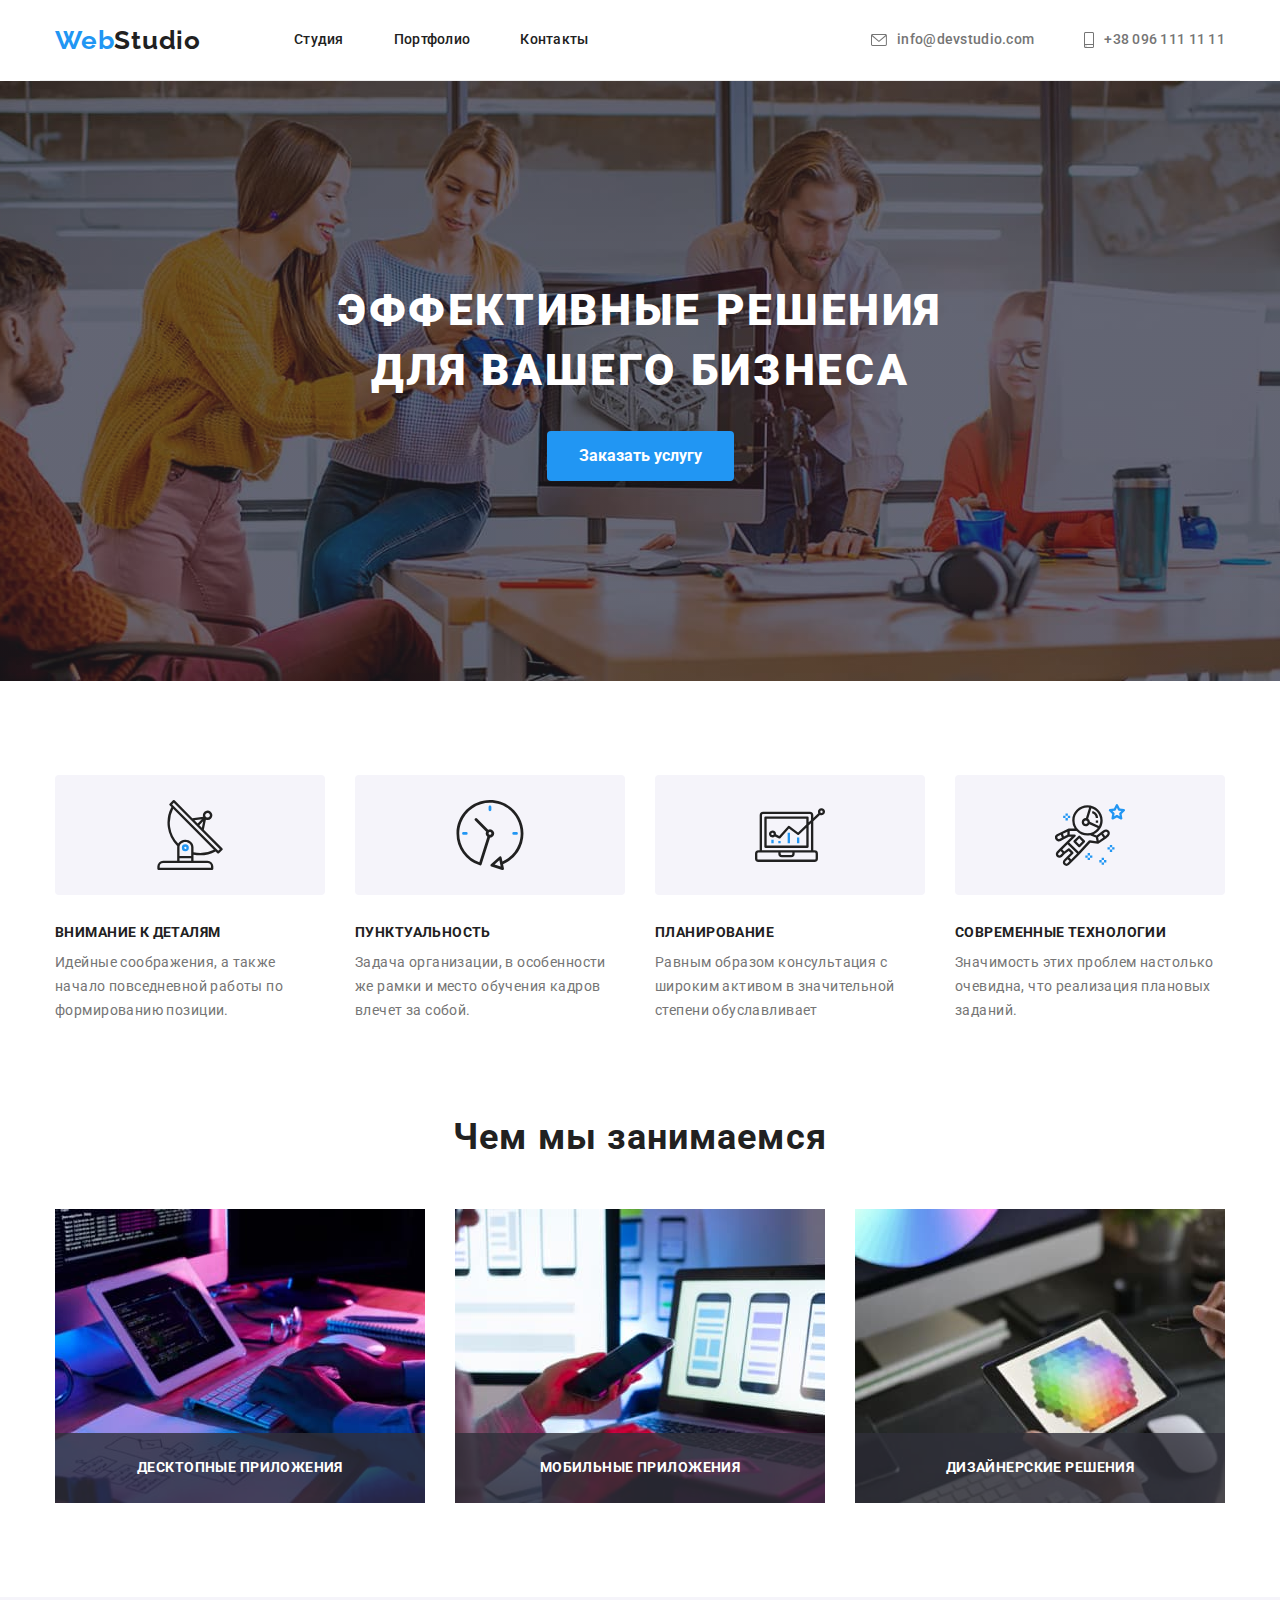
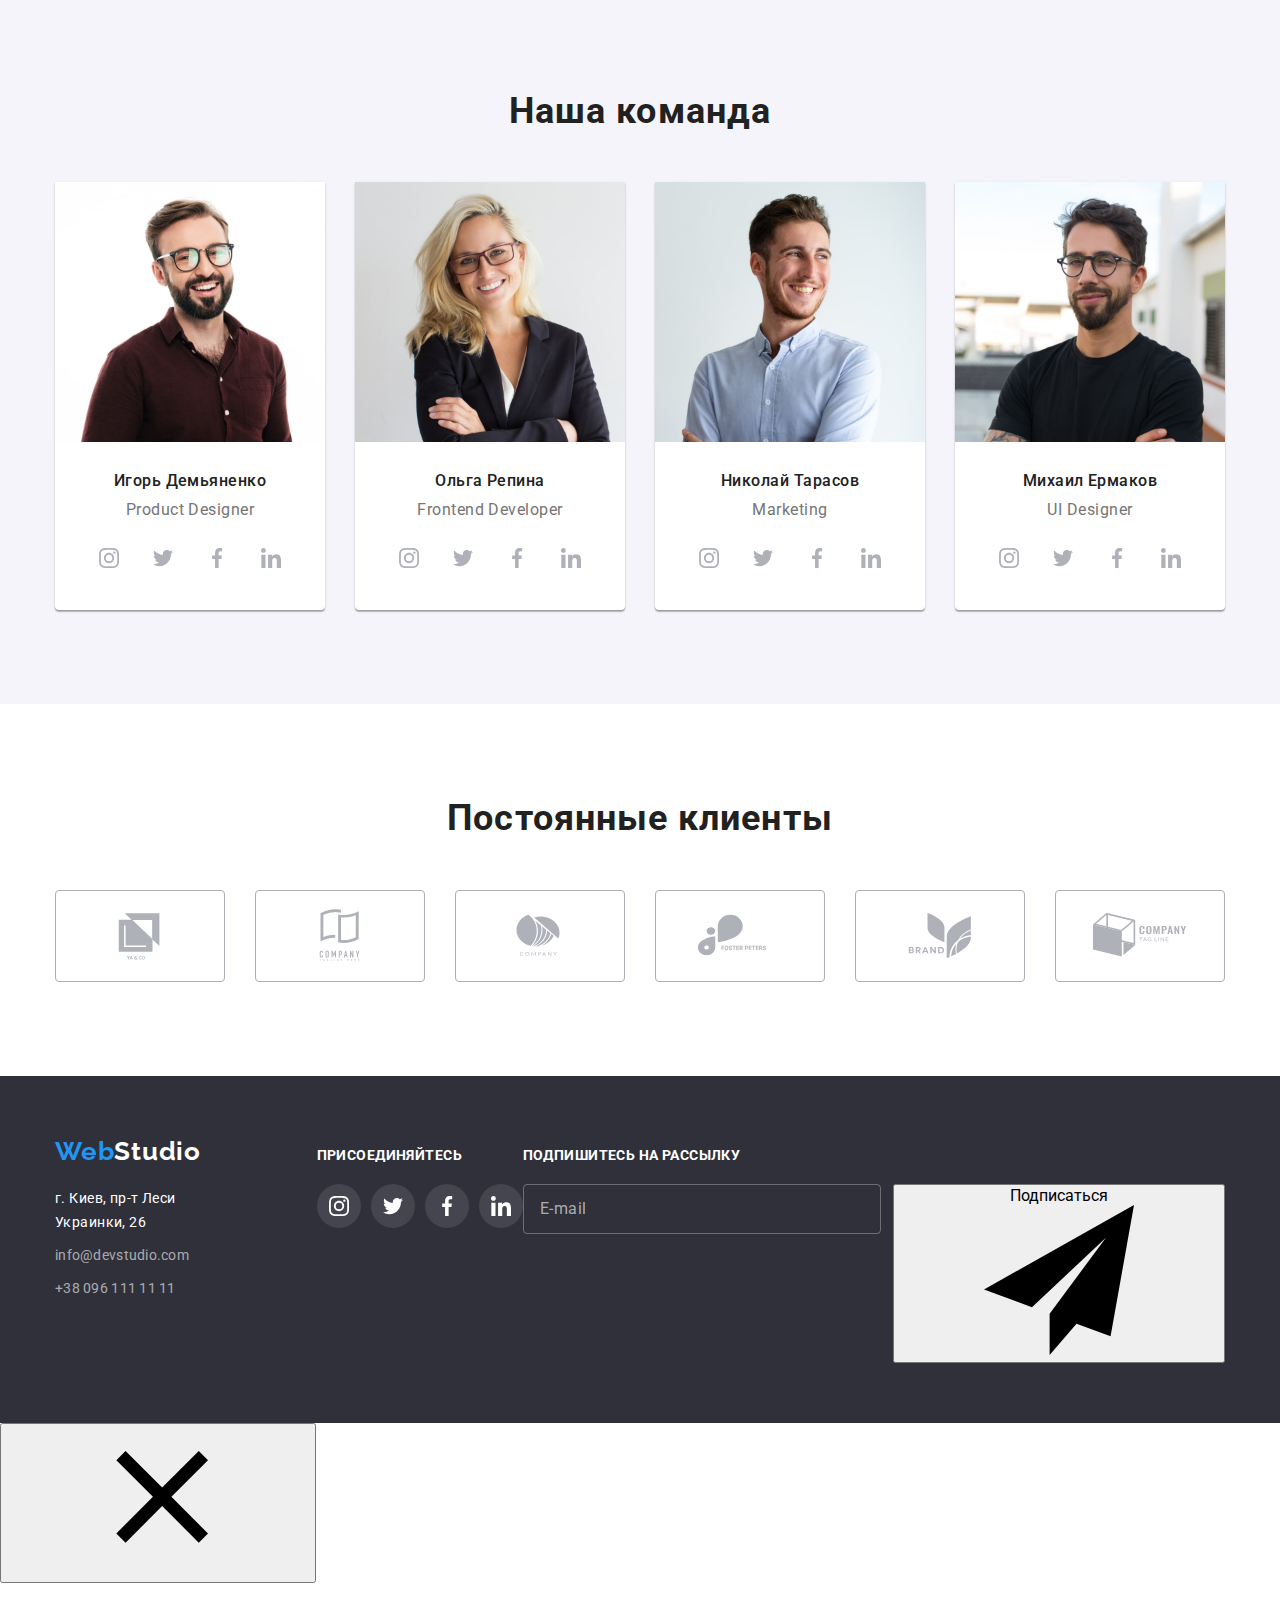
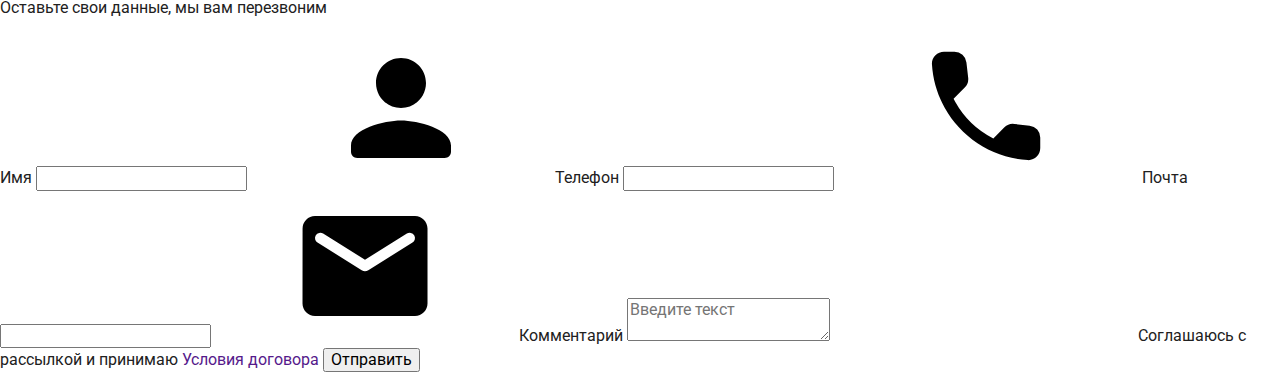
==== commit cfaa2a94: "сделана главная страница" ====
--- a/index.html
+++ b/index.html
@@ -9,8 +9,9 @@
     <link
         href="https://fonts.googleapis.com/css2?family=Raleway:wght@700&family=Roboto:wght@400;500;700;900&display=swap"
         rel="stylesheet">
-    <link rel="stylesheet" href="./css/modern-normalize.css">
-    <link rel="stylesheet" href="./css/styles.css">
+    <!-- <link rel="stylesheet" href="./css/modern-normalize.css">
+    <link rel="stylesheet" href="./css/styles.css"> -->
+    <link rel="stylesheet" href="./css/main.min.css">
     <title class="title">Web Studio</title>
 </head>
 
@@ -450,7 +451,7 @@
                             href="">Условия договора</a>
                     </span>
                 </label>
-                <button class="modal__submit" type="submit">Отправить</button>
+                <button class="subscribe__button" type="submit">Отправить</button>
             </form>
         </div>
     </div>
--- a/css/main.min.css
+++ b/css/main.min.css
@@ -0,0 +1 @@
+/*! modern-normalize v1.1.0 | MIT License | https://github.com/sindresorhus/modern-normalize */*,::before,::after{box-sizing:border-box}html{line-height:1.15;-webkit-text-size-adjust:100%;-moz-tab-size:4;-o-tab-size:4;tab-size:4}body{margin:0;font-family:system-ui,-apple-system,"Segoe UI",Roboto,Helvetica,Arial,sans-serif,"Apple Color Emoji","Segoe UI Emoji"}hr{height:0;color:inherit}abbr[title]{-webkit-text-decoration:underline dotted;text-decoration:underline dotted}b,strong{font-weight:bolder}code,kbd,samp,pre{font-family:ui-monospace,SFMono-Regular,Consolas,"Liberation Mono",Menlo,monospace;font-size:1em}small{font-size:80%}sub,sup{font-size:75%;line-height:0;position:relative;vertical-align:baseline}sub{bottom:-0.25em}sup{top:-0.5em}table{text-indent:0;border-color:inherit}button,input,optgroup,select,textarea{font-family:inherit;font-size:100%;line-height:1.15;margin:0}button,select{text-transform:none}button,[type=button],[type=reset],[type=submit]{-webkit-appearance:button}::-moz-focus-inner{border-style:none;padding:0}:-moz-focusring{outline:1px dotted ButtonText}:-moz-ui-invalid{box-shadow:none}legend{padding:0}progress{vertical-align:baseline}::-webkit-inner-spin-button,::-webkit-outer-spin-button{height:auto}[type=search]{-webkit-appearance:textfield;outline-offset:-2px}::-webkit-search-decoration{-webkit-appearance:none}::-webkit-file-upload-button{-webkit-appearance:button;font:inherit}summary{display:list-item}.list{list-style:none;margin:0;padding:0}.link{text-decoration:none}.visually-hidden{position:absolute;white-space:nowrap;width:1px;height:1px;overflow:hidden;border:0;padding:0;clip:rect(0 0 0 0);-webkit-clip-path:inset(50%);clip-path:inset(50%);margin:-1px}body{background-color:#fff;font-family:Roboto,sans-serif;color:#212121}.container{width:1200px;padding:0 15px;margin:0 auto}.header .container{display:flex;background-color:#fff;border-bottom:1px solid #ececec}.footer .container{display:flex;align-items:baseline}.section{padding:94px 0 94px 0}.hero__title{margin:0 auto 30px;max-width:696px;font-weight:900;font-size:44px;line-height:1.36;letter-spacing:.06em;text-transform:uppercase}.hero{max-width:1600px;height:600px;background-image:linear-gradient(rgba(47, 48, 58, 0.4), rgba(47, 48, 58, 0.4)),url("../images/hero_img.jpg");margin-right:auto;margin-left:auto;background-repeat:no-repeat;background-size:cover;background-position:center;background-color:#2f303a;color:#fff;text-align:center;padding:200px 0}.hero__button{padding:10px 32px;cursor:pointer;font-weight:700;font-size:16px;line-height:1.87;font-family:inherit;border:none;border-radius:4px;background-color:#2196f3;color:#fff;transition:background-color 250ms cubic-bezier(0.4, 0, 0.2, 1),color 250ms cubic-bezier(0.4, 0, 0.2, 1),box-shadow 250ms cubic-bezier(0.4, 0, 0.2, 1)}.hero__button:hover,.hero__button:focus{background:#188ce8;box-shadow:0px 4px 4px rgba(0,0,0,.15);border-radius:4px}.header-link__logo,.footer-link__logo{font-family:Raleway,sans-serif;font-weight:700;font-size:26px;line-height:1.19;letter-spacing:.03em;color:#212121}.logo--color-blue{color:#2196f3}.header-link__logo{margin-right:93px;padding-top:24px;padding-bottom:24px}.footer-link__logo{display:block;margin-bottom:20px;color:#fff}.navigation{display:flex;align-items:center;margin-right:auto;font-weight:500;font-size:14px;line-height:1.14;letter-spacing:.02em}.navigation__header{display:flex}.navigation__header-item:not(:last-child){margin-right:50px}.navigation__header-link{position:relative;display:block;padding-top:32px;padding-bottom:32px;color:#212121;transition:color 250ms cubic-bezier(0.4, 0, 0.2, 1),transform 250ms cubic-bezier(0.4, 0, 0.2, 1)}.navigation__header-link:hover,.navigation__header-link:focus{color:#2196f3}.navigation__header-link:hover::after{transform:scaleX(1);transition:color 250ms cubic-bezier(0.4, 0, 0.2, 1),transform 250ms cubic-bezier(0.4, 0, 0.2, 1)}.navigation__header-link::after{content:"";position:absolute;left:0;bottom:-1px;width:100%;height:5px;background-color:#2196f3;border-radius:2px;max-height:4px;transform:scaleX(0);transition:color 250ms cubic-bezier(0.4, 0, 0.2, 1),transform 250ms cubic-bezier(0.4, 0, 0.2, 1)}.navigation__header-link--active{color:#2196f3}.navigation__header-link--active::after{transform:scaleX(1);transition:color 250ms cubic-bezier(0.4, 0, 0.2, 1),transform 250ms cubic-bezier(0.4, 0, 0.2, 1)}.header-contacts__link{display:flex;padding-top:32px;padding-bottom:32px;align-items:center;font-style:normal;font-weight:500;font-size:14px;line-height:1.14;letter-spacing:.02em;color:#757575;transition:color 250ms cubic-bezier(0.4, 0, 0.2, 1)}.header-contacts__link:hover,.header-contacts__link:focus{color:#2196f3}.header-contacts__icon{padding:0;margin-right:10px;fill:currentColor}.footer-contacts__link{color:rgba(255,255,255,.6);font-weight:400;font-style:normal;font-size:14px;line-height:1.71;letter-spacing:.02em}.footer-contacts__link:hover,.footer-contacts__link:focus{color:#2196f3}.footer-contacts__item:not(:last-child){margin-bottom:9px}.specificity__list{display:flex}.specificity__header{margin-top:0;margin-bottom:10px;font-weight:700;font-size:14px;line-height:1.14;letter-spacing:.03em;text-transform:uppercase}.specificity__text{margin:0;font-size:14px;line-height:1.71;letter-spacing:.03em;color:#757575;max-width:270px}.specificity__item{width:calc((100% - 90px) / 4);margin-right:30px}.specificity__item:nth-child(4n){margin-right:0}.specificity__thumb{display:flex;align-items:center;width:100%;min-height:120px;margin-bottom:30px;background-color:#f5f4fa;border-radius:4px}.thumb__icon{display:block;margin:0 auto;width:70px;height:70px}.make{padding-top:0}.make__title{margin-top:0;margin-bottom:50px;text-align:center;font-weight:700;font-size:36px;line-height:1.16;letter-spacing:.03em}.make__list{display:flex}.make__item{position:relative}.make__item:not(:last-child){margin-right:30px}.make__text{position:absolute;bottom:0;left:0;display:flex;justify-content:center;align-items:center;padding:0;margin:0;width:100%;height:70px;font-weight:700;font-size:14px;line-height:1.14;letter-spacing:.03em;text-transform:uppercase;color:#fff;background:rgba(47,48,58,.8)}.team{background-color:#f5f4fa}.team__title{margin-top:0;margin-bottom:50px;text-align:center;font-weight:700;font-size:36px;line-height:1.16;letter-spacing:.03em}.team__list{display:flex}.team__photo,.make__photo{display:block;max-width:100%;height:auto}.team__name{text-align:center;margin:0;margin-bottom:10px;font-weight:500;font-size:16px;line-height:1.18;letter-spacing:.03em}.team__position{margin:0 0 16px;text-align:center;font-size:16px;line-height:1.18;letter-spacing:.03em;color:#757575}.team__item{width:calc((100% - 90px) / 4);margin-right:30px;background:#fff;box-shadow:0px 1px 3px rgba(0,0,0,.12),0px 1px 1px rgba(0,0,0,.14),0px 2px 1px rgba(0,0,0,.2);border-radius:0px 0px 4px 4px}.team__content{padding:30px 32px}.soc{display:flex}.soc__link{display:flex;justify-content:center;align-items:center;width:44px;height:44px;border-radius:50%;color:#afb1b8;transition:background-color cubic-bezier(0.4, 0, 0.2, 1) 250ms,color cubic-bezier(0.4, 0, 0.2, 1) 250ms}.soc__link:hover,.soc__link:focus{background-color:#2196f3;color:#fff}.soc__link--footer{color:#fff}.soc__item{background:rgba(255,255,255,.1);border-radius:50%}.soc__item:not(:last-child){margin-right:10px}.soc__icon{width:20px;height:20px;fill:currentColor}.clients__header{margin-top:0;margin-bottom:50px;font-weight:700;font-size:36px;line-height:1.16;text-align:center;letter-spacing:.03em}.clients__list{display:flex;justify-content:center}.clients__link{display:flex;justify-content:center;align-items:center;width:170px;height:92px;border:1px solid #afb1b8;color:#afb1b8;border-radius:4px;transition:border-color 250ms cubic-bezier(0.4, 0, 0.2, 1),color 250ms cubic-bezier(0.4, 0, 0.2, 1)}.clients__link:hover,.clients__link:focus{color:#2196f3;border:1px solid #2196f3}.clients__item:not(:last-child){margin-right:30px}.clients__icon{width:106px;height:60px;fill:currentColor}.footer{padding:60px 0;background-color:#2f303a}.footer-soc{margin-right:auto}.footer-soc__text{margin:0 0 20px;font-weight:700;font-size:14px;line-height:1.14;letter-spacing:.03em;text-transform:uppercase;color:#fff}.footer__address{margin-right:70px}.address__text{margin:0 0 9px;font-style:normal;font-size:14px;line-height:1.71;letter-spacing:.03em;color:#fff}.form-subscribe{display:flex}.subscribe__text{margin:0 0 20px;font-weight:700;font-size:14px;line-height:1.14;letter-spacing:.03em;text-transform:uppercase;color:#fff}.subscribe__input{display:block;width:358px;margin-right:12px;padding:15px 16px;border:1px solid rgba(255,255,255,.3);border-radius:4px;outline-style:none;background-color:transparent;color:rgba(255,255,255,.3)}.subscribe__input::-moz-placeholder{font-weight:400;font-size:16px;line-height:1.25;letter-spacing:.03em;color:rgba(255,255,255,.6)}.subscribe__input:-ms-input-placeholder{font-weight:400;font-size:16px;line-height:1.25;letter-spacing:.03em;color:rgba(255,255,255,.6)}.subscribe__input::placeholder{font-weight:400;font-size:16px;line-height:1.25;letter-spacing:.03em;color:rgba(255,255,255,.6)}/*# sourceMappingURL=main.min.css.map */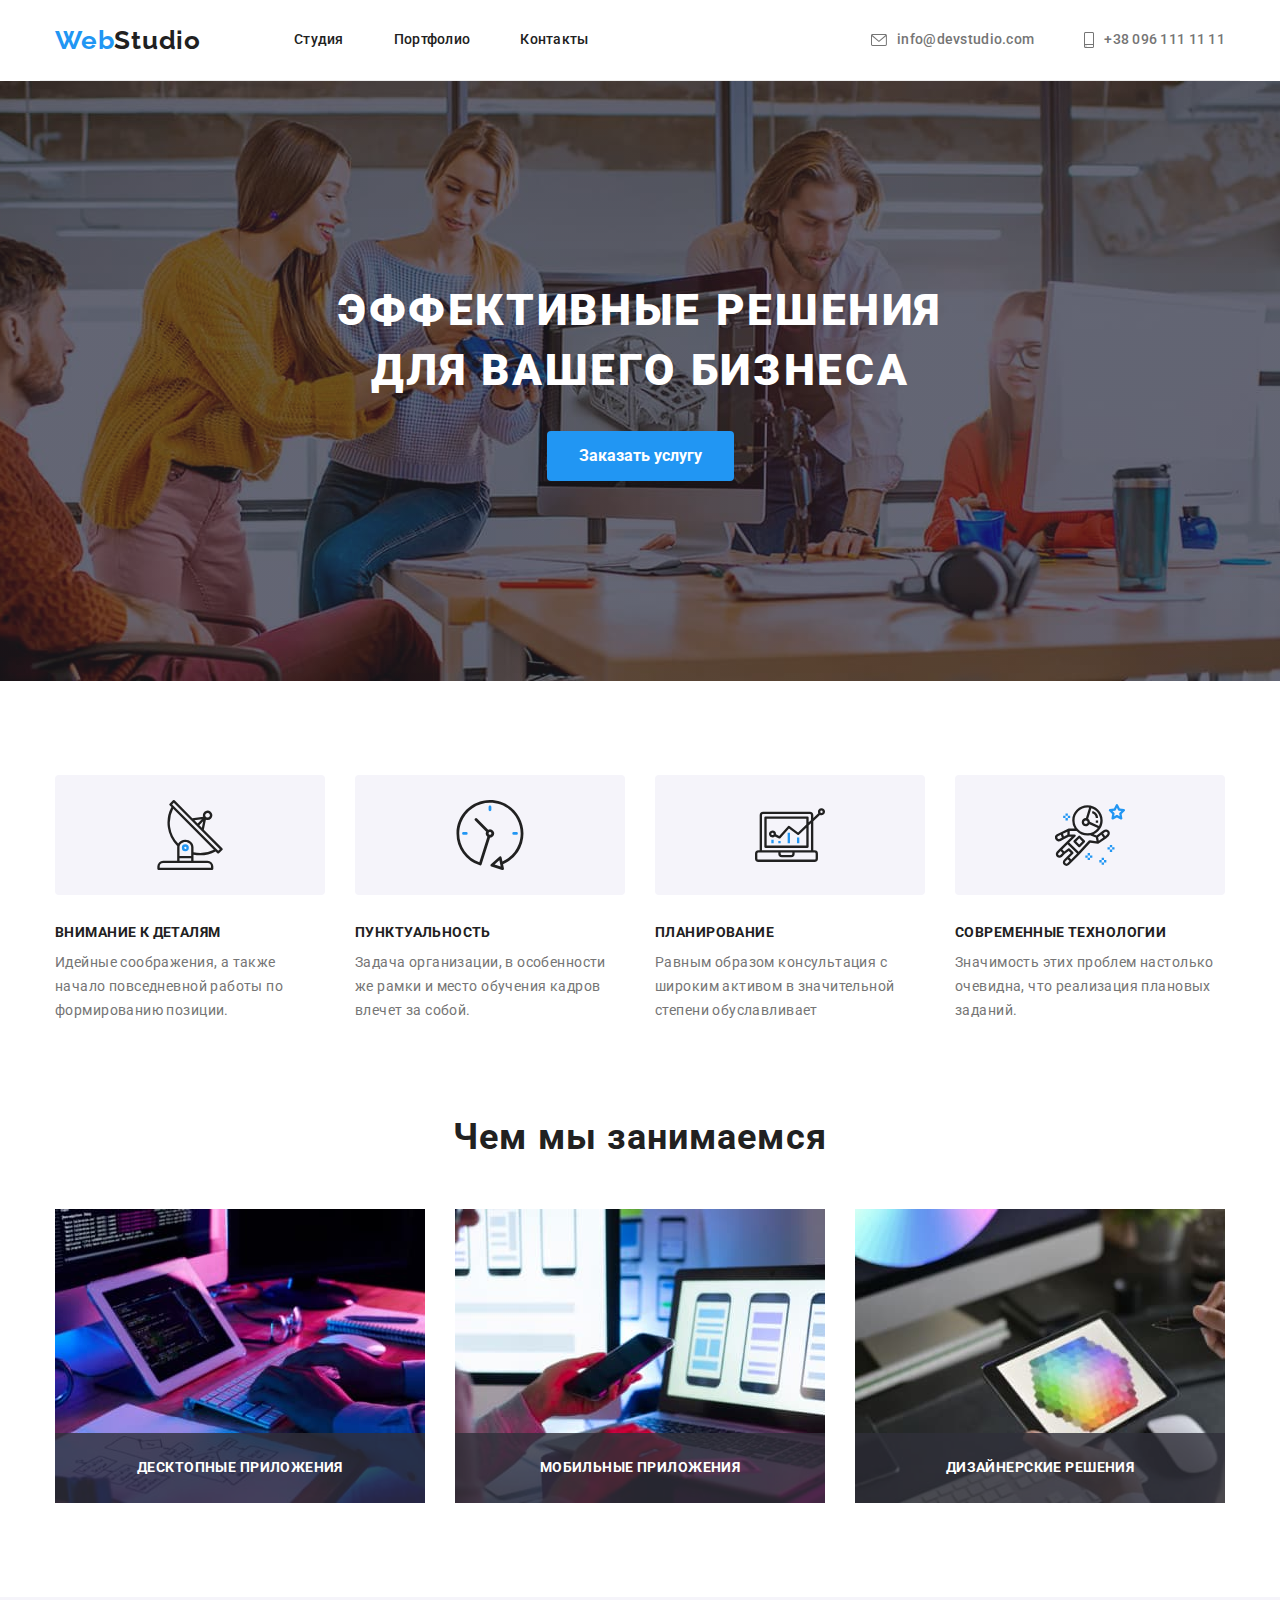
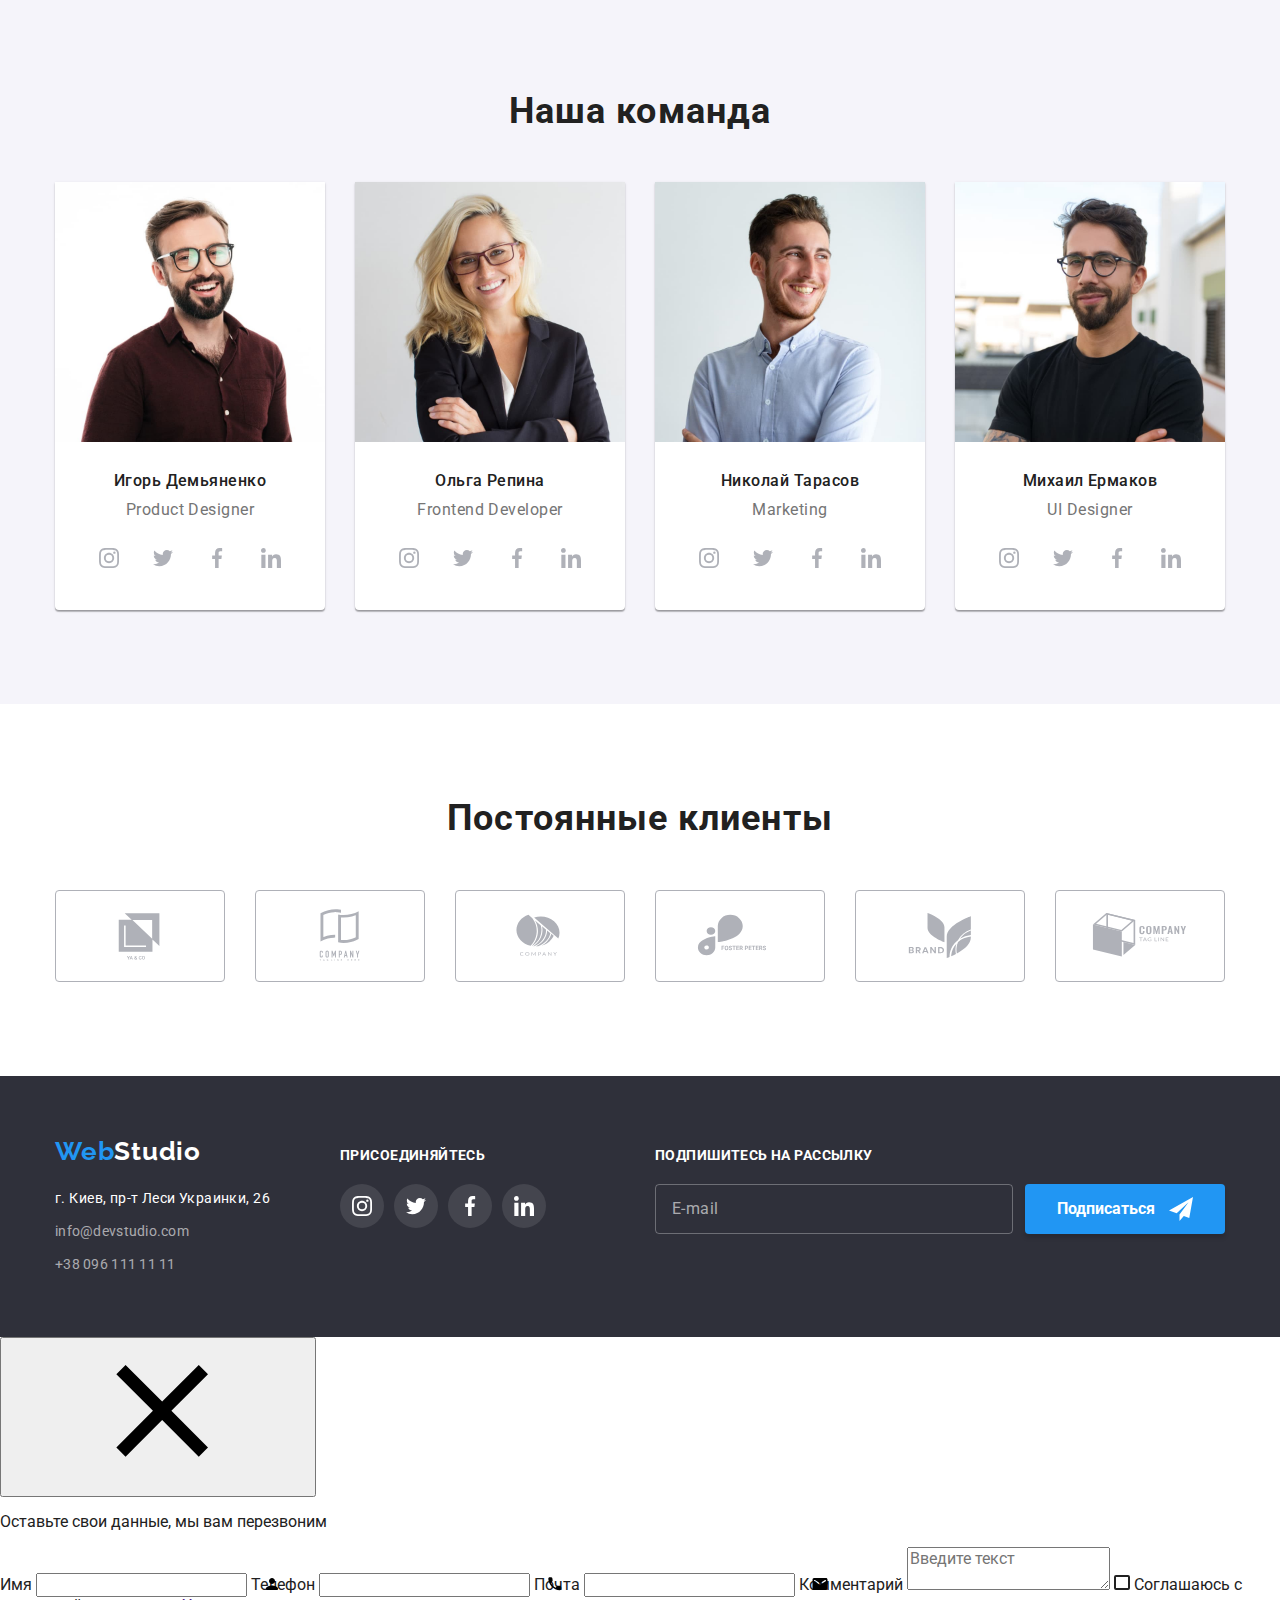
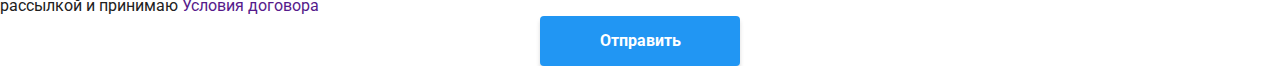
==== commit 8c1aa0e6: "дрбавлены компоненты и утилиты icons, buttons, mixins" ====
--- a/index.html
+++ b/index.html
@@ -37,13 +37,13 @@
             <ul class="list navigation__header">
                 <li class="navigation__header-item">
                     <a class="header-contacts__link link" href="mailto:info@devstudio.com">
-                        <svg class="header-contacts__icon" width="16" height="12">
+                        <svg class="header-contacts--icon" width="16" height="12">
                             <use href="./images/icons.svg#envelope"></use>
                         </svg>info@devstudio.com</a>
                 </li>
                 <li class="navigation__header-item">
                     <a class="header-contacts__link link" href="tel:+380961111111">
-                        <svg class="header-contacts__icon" width="10" height="16">
+                        <svg class="header-contacts--icon" width="10" height="16">
                             <use href="./images/icons.svg#smartphone"></use>
                         </svg>+38 096 111 11 11</a>
                 </li>
@@ -65,7 +65,7 @@
                 <ul class="specificity__list list">
                     <li class="specificity__item">
                         <div class="specificity__thumb">
-                            <svg class="thumb__icon">
+                            <svg class="thumb--icon">
                                 <use href="./images/icons.svg#antenna"></use>
                             </svg>
                         </div>
@@ -76,7 +76,7 @@
                     </li>
                     <li class="specificity__item">
                         <div class="specificity__thumb">
-                            <svg class="thumb__icon">
+                            <svg class="thumb--icon">
                                 <use href="./images/icons.svg#clock"></use>
                             </svg>
                         </div>
@@ -87,7 +87,7 @@
                     </li>
                     <li class="specificity__item">
                         <div class="specificity__thumb">
-                            <svg class="thumb__icon">
+                            <svg class="thumb--icon">
                                 <use href="./images/icons.svg#diagram"></use>
                             </svg>
                         </div>
@@ -98,7 +98,7 @@
                     </li>
                     <li class="specificity__item">
                         <div class="specificity__thumb">
-                            <svg class="thumb__icon">
+                            <svg class="thumb--icon">
                                 <use href="./images/icons.svg#astronaut"></use>
                             </svg>
                         </div>
@@ -143,26 +143,26 @@
                             <ul class="soc list">
                                 <li class="soc__item">
                                     <a href="" class="soc__link">
-                                        <svg class="soc__icon">
+                                        <svg class="soc--icon">
                                             <use href="./images/icons.svg#instagram"></use>
                                         </svg>
                                     </a>
                                 </li>
                                 <li class="soc__item">
                                     <a href="" class="soc__link">
-                                        <svg class="soc__icon">
+                                        <svg class="soc--icon">
                                             <use href="./images/icons.svg#twitter"></use>
                                         </svg>
                                     </a>
                                 </li>
                                 <li class="soc__item">
-                                    <a href="" class="soc__link"><svg class="soc__icon">
+                                    <a href="" class="soc__link"><svg class="soc--icon">
                                             <use href="./images/icons.svg#facebook"></use>
                                         </svg>
                                     </a>
                                 </li>
                                 <li class="soc__item">
-                                    <a href="" class="soc__link"><svg class="soc__icon">
+                                    <a href="" class="soc__link"><svg class="soc--icon">
                                             <use href="./images/icons.svg#linkedin"></use>
                                         </svg>
                                     </a>
@@ -178,26 +178,26 @@
                             <ul class="soc list">
                                 <li class="soc__item">
                                     <a href="" class="soc__link">
-                                        <svg class="soc__icon">
+                                        <svg class="soc--icon">
                                             <use href="./images/icons.svg#instagram"></use>
                                         </svg>
                                     </a>
                                 </li>
                                 <li class="soc__item">
                                     <a href="" class="soc__link">
-                                        <svg class="soc__icon">
+                                        <svg class="soc--icon">
                                             <use href="./images/icons.svg#twitter"></use>
                                         </svg>
                                     </a>
                                 </li>
                                 <li class="soc__item">
-                                    <a href="" class="soc__link"><svg class="soc__icon">
+                                    <a href="" class="soc__link"><svg class="soc--icon">
                                             <use href="./images/icons.svg#facebook"></use>
                                         </svg>
                                     </a>
                                 </li>
                                 <li class="soc__item">
-                                    <a href="" class="soc__link"><svg class="soc__icon">
+                                    <a href="" class="soc__link"><svg class="soc--icon">
                                             <use href="./images/icons.svg#linkedin"></use>
                                         </svg>
                                     </a>
@@ -213,26 +213,26 @@
                             <ul class="soc list">
                                 <li class="soc__item">
                                     <a href="" class="soc__link">
-                                        <svg class="soc__icon">
+                                        <svg class="soc--icon">
                                             <use href="./images/icons.svg#instagram"></use>
                                         </svg>
                                     </a>
                                 </li>
                                 <li class="soc__item">
                                     <a href="" class="soc__link">
-                                        <svg class="soc__icon">
+                                        <svg class="soc--icon">
                                             <use href="./images/icons.svg#twitter"></use>
                                         </svg>
                                     </a>
                                 </li>
                                 <li class="soc__item">
-                                    <a href="" class="soc__link"><svg class="soc__icon">
+                                    <a href="" class="soc__link"><svg class="soc--icon">
                                             <use href="./images/icons.svg#facebook"></use>
                                         </svg>
                                     </a>
                                 </li>
                                 <li class="soc__item">
-                                    <a href="" class="soc__link"><svg class="soc__icon">
+                                    <a href="" class="soc__link"><svg class="soc--icon">
                                             <use href="./images/icons.svg#linkedin"></use>
                                         </svg>
                                     </a>
@@ -248,26 +248,26 @@
                             <ul class="soc list">
                                 <li class="soc__item">
                                     <a href="" class="soc__link">
-                                        <svg class="soc__icon">
+                                        <svg class="soc--icon">
                                             <use href="./images/icons.svg#instagram"></use>
                                         </svg>
                                     </a>
                                 </li>
                                 <li class="soc__item">
                                     <a href="" class="soc__link">
-                                        <svg class="soc__icon">
+                                        <svg class="soc--icon">
                                             <use href="./images/icons.svg#twitter"></use>
                                         </svg>
                                     </a>
                                 </li>
                                 <li class="soc__item">
-                                    <a href="" class="soc__link"><svg class="soc__icon">
+                                    <a href="" class="soc__link"><svg class="soc--icon">
                                             <use href="./images/icons.svg#facebook"></use>
                                         </svg>
                                     </a>
                                 </li>
                                 <li class="soc__item">
-                                    <a href="" class="soc__link"><svg class="soc__icon">
+                                    <a href="" class="soc__link"><svg class="soc--icon">
                                             <use href="./images/icons.svg#linkedin"></use>
                                         </svg>
                                     </a>
@@ -285,42 +285,42 @@
                 <ul class="clients__list list">
                     <li class="clients__item">
                         <a href="" class="clients__link">
-                            <svg class="clients__icon">
+                            <svg class="clients--icon">
                                 <use href="./images/icons.svg#client1"></use>
                             </svg>
                         </a>
                     </li>
                     <li class="clients__item">
                         <a href="" class="clients__link">
-                            <svg class="clients__icon">
+                            <svg class="clients--icon">
                                 <use href="./images/icons.svg#client2"></use>
                             </svg>
                         </a>
                     </li>
                     <li class="clients__item">
                         <a href="" class="clients__link">
-                            <svg class="clients__icon">
+                            <svg class="clients--icon">
                                 <use href="./images/icons.svg#client3"></use>
                             </svg>
                         </a>
                     </li>
                     <li class="clients__item">
                         <a href="" class="clients__link">
-                            <svg class="clients__icon">
+                            <svg class="clients--icon">
                                 <use href="./images/icons.svg#client4"></use>
                             </svg>
                         </a>
                     </li>
                     <li class="clients__item">
                         <a href="" class="clients__link">
-                            <svg class="clients__icon">
+                            <svg class="clients--icon">
                                 <use href="./images/icons.svg#client5"></use>
                             </svg>
                         </a>
                     </li>
                     <li class="clients__item">
                         <a href="" class="clients__link">
-                            <svg class="clients__icon">
+                            <svg class="clients--icon">
                                 <use href="./images/icons.svg#client6"></use>
                             </svg>
                         </a>
@@ -354,28 +354,28 @@
                 <ul class="soc list">
                     <li class="soc__item">
                         <a href="" class="soc__link soc__link--footer">
-                            <svg class="soc__icon">
+                            <svg class="soc--icon">
                                 <use href="./images/icons.svg#instagram"></use>
                             </svg>
                         </a>
                     </li>
                     <li class="soc__item">
                         <a href="" class="soc__link soc__link--footer">
-                            <svg class="soc__icon">
+                            <svg class="soc--icon">
                                 <use href="./images/icons.svg#twitter"></use>
                             </svg>
                         </a>
                     </li>
                     <li class="soc__item">
                         <a href="" class="soc__link soc__link--footer">
-                            <svg class="soc__icon">
+                            <svg class="soc--icon">
                                 <use href="./images/icons.svg#facebook"></use>
                             </svg>
                         </a>
                     </li>
                     <li class="soc__item">
                         <a href="" class="soc__link soc__link--footer">
-                            <svg class="soc__icon">
+                            <svg class="soc--icon">
                                 <use href="./images/icons.svg#linkedin"></use>
                             </svg>
                         </a>
@@ -390,8 +390,8 @@
                         <input class="subscribe__input" type="email" name="email" placeholder="E-mail"
                             autocomplete="off" />
                     </label>
-                    <button class="subscribe__button" type="submit">Подписаться
-                        <svg class="button__icon">
+                    <button class="subscribe__button b--i" type="submit">Подписаться
+                        <svg class="button--icon">
                             <use href="./images/icons.svg#telegram"></use>
                         </svg>
                     </button>
@@ -404,7 +404,7 @@
     <div class="backdrop is-hidden" data-modal>
         <div class="modal">
             <button class="modal__close" type="button" data-modal-close>
-                <svg class="close__icon">
+                <svg class="close--icon">
                     <use href="./images/icons.svg#close"></use>
                 </svg>
             </button>
@@ -415,7 +415,7 @@
                 <label class="form__field">
                     <span class="form__name">Имя</span>
                     <input class="form__input" type="text" name="name" />
-                    <svg class="form__icon">
+                    <svg class="form--icon">
                         <use href="./images/icons.svg#person-black"></use>
                     </svg>
                 </label>
@@ -423,7 +423,7 @@
                 <label class="form__field">
                     <span class="form__name">Телефон</span>
                     <input class="form__input" type="tel" name="tel" />
-                    <svg class="form__icon">
+                    <svg class="form--icon">
                         <use href="./images/icons.svg#phone-black"></use>
                     </svg>
                 </label>
@@ -431,7 +431,7 @@
                 <label class="form__field">
                     <span class="form__name">Почта</span>
                     <input class="form__input" type="email" name="email">
-                    <svg class="form__icon">
+                    <svg class="form--icon">
                         <use href="./images/icons.svg#email-black"></use>
                     </svg>
                 </label>
@@ -444,14 +444,14 @@
 
                 <label class="form__checkbox">
                     <input class="checkbox__input visually-hidden" type="checkbox" name="assent" value="assent" />
-                    <svg class="checkbox__icon">
+                    <svg class="checkbox--icon">
                         <use href="./images/icons.svg#icon-check"></use>
                     </svg>
                     <span class="checkbox__name">Соглашаюсь с рассылкой и принимаю <a class="checkbox__link link"
                             href="">Условия договора</a>
                     </span>
                 </label>
-                <button class="subscribe__button" type="submit">Отправить</button>
+                <button class="submit__button" type="submit">Отправить</button>
             </form>
         </div>
     </div>
--- a/css/main.min.css
+++ b/css/main.min.css
@@ -1 +1 @@
-/*! modern-normalize v1.1.0 | MIT License | https://github.com/sindresorhus/modern-normalize */*,::before,::after{box-sizing:border-box}html{line-height:1.15;-webkit-text-size-adjust:100%;-moz-tab-size:4;-o-tab-size:4;tab-size:4}body{margin:0;font-family:system-ui,-apple-system,"Segoe UI",Roboto,Helvetica,Arial,sans-serif,"Apple Color Emoji","Segoe UI Emoji"}hr{height:0;color:inherit}abbr[title]{-webkit-text-decoration:underline dotted;text-decoration:underline dotted}b,strong{font-weight:bolder}code,kbd,samp,pre{font-family:ui-monospace,SFMono-Regular,Consolas,"Liberation Mono",Menlo,monospace;font-size:1em}small{font-size:80%}sub,sup{font-size:75%;line-height:0;position:relative;vertical-align:baseline}sub{bottom:-0.25em}sup{top:-0.5em}table{text-indent:0;border-color:inherit}button,input,optgroup,select,textarea{font-family:inherit;font-size:100%;line-height:1.15;margin:0}button,select{text-transform:none}button,[type=button],[type=reset],[type=submit]{-webkit-appearance:button}::-moz-focus-inner{border-style:none;padding:0}:-moz-focusring{outline:1px dotted ButtonText}:-moz-ui-invalid{box-shadow:none}legend{padding:0}progress{vertical-align:baseline}::-webkit-inner-spin-button,::-webkit-outer-spin-button{height:auto}[type=search]{-webkit-appearance:textfield;outline-offset:-2px}::-webkit-search-decoration{-webkit-appearance:none}::-webkit-file-upload-button{-webkit-appearance:button;font:inherit}summary{display:list-item}.list{list-style:none;margin:0;padding:0}.link{text-decoration:none}.visually-hidden{position:absolute;white-space:nowrap;width:1px;height:1px;overflow:hidden;border:0;padding:0;clip:rect(0 0 0 0);-webkit-clip-path:inset(50%);clip-path:inset(50%);margin:-1px}body{background-color:#fff;font-family:Roboto,sans-serif;color:#212121}.container{width:1200px;padding:0 15px;margin:0 auto}.header .container{display:flex;background-color:#fff;border-bottom:1px solid #ececec}.footer .container{display:flex;align-items:baseline}.section{padding:94px 0 94px 0}.hero__title{margin:0 auto 30px;max-width:696px;font-weight:900;font-size:44px;line-height:1.36;letter-spacing:.06em;text-transform:uppercase}.hero{max-width:1600px;height:600px;background-image:linear-gradient(rgba(47, 48, 58, 0.4), rgba(47, 48, 58, 0.4)),url("../images/hero_img.jpg");margin-right:auto;margin-left:auto;background-repeat:no-repeat;background-size:cover;background-position:center;background-color:#2f303a;color:#fff;text-align:center;padding:200px 0}.hero__button{padding:10px 32px;cursor:pointer;font-weight:700;font-size:16px;line-height:1.87;font-family:inherit;border:none;border-radius:4px;background-color:#2196f3;color:#fff;transition:background-color 250ms cubic-bezier(0.4, 0, 0.2, 1),color 250ms cubic-bezier(0.4, 0, 0.2, 1),box-shadow 250ms cubic-bezier(0.4, 0, 0.2, 1)}.hero__button:hover,.hero__button:focus{background:#188ce8;box-shadow:0px 4px 4px rgba(0,0,0,.15);border-radius:4px}.header-link__logo,.footer-link__logo{font-family:Raleway,sans-serif;font-weight:700;font-size:26px;line-height:1.19;letter-spacing:.03em;color:#212121}.logo--color-blue{color:#2196f3}.header-link__logo{margin-right:93px;padding-top:24px;padding-bottom:24px}.footer-link__logo{display:block;margin-bottom:20px;color:#fff}.navigation{display:flex;align-items:center;margin-right:auto;font-weight:500;font-size:14px;line-height:1.14;letter-spacing:.02em}.navigation__header{display:flex}.navigation__header-item:not(:last-child){margin-right:50px}.navigation__header-link{position:relative;display:block;padding-top:32px;padding-bottom:32px;color:#212121;transition:color 250ms cubic-bezier(0.4, 0, 0.2, 1),transform 250ms cubic-bezier(0.4, 0, 0.2, 1)}.navigation__header-link:hover,.navigation__header-link:focus{color:#2196f3}.navigation__header-link:hover::after{transform:scaleX(1);transition:color 250ms cubic-bezier(0.4, 0, 0.2, 1),transform 250ms cubic-bezier(0.4, 0, 0.2, 1)}.navigation__header-link::after{content:"";position:absolute;left:0;bottom:-1px;width:100%;height:5px;background-color:#2196f3;border-radius:2px;max-height:4px;transform:scaleX(0);transition:color 250ms cubic-bezier(0.4, 0, 0.2, 1),transform 250ms cubic-bezier(0.4, 0, 0.2, 1)}.navigation__header-link--active{color:#2196f3}.navigation__header-link--active::after{transform:scaleX(1);transition:color 250ms cubic-bezier(0.4, 0, 0.2, 1),transform 250ms cubic-bezier(0.4, 0, 0.2, 1)}.header-contacts__link{display:flex;padding-top:32px;padding-bottom:32px;align-items:center;font-style:normal;font-weight:500;font-size:14px;line-height:1.14;letter-spacing:.02em;color:#757575;transition:color 250ms cubic-bezier(0.4, 0, 0.2, 1)}.header-contacts__link:hover,.header-contacts__link:focus{color:#2196f3}.header-contacts__icon{padding:0;margin-right:10px;fill:currentColor}.footer-contacts__link{color:rgba(255,255,255,.6);font-weight:400;font-style:normal;font-size:14px;line-height:1.71;letter-spacing:.02em}.footer-contacts__link:hover,.footer-contacts__link:focus{color:#2196f3}.footer-contacts__item:not(:last-child){margin-bottom:9px}.specificity__list{display:flex}.specificity__header{margin-top:0;margin-bottom:10px;font-weight:700;font-size:14px;line-height:1.14;letter-spacing:.03em;text-transform:uppercase}.specificity__text{margin:0;font-size:14px;line-height:1.71;letter-spacing:.03em;color:#757575;max-width:270px}.specificity__item{width:calc((100% - 90px) / 4);margin-right:30px}.specificity__item:nth-child(4n){margin-right:0}.specificity__thumb{display:flex;align-items:center;width:100%;min-height:120px;margin-bottom:30px;background-color:#f5f4fa;border-radius:4px}.thumb__icon{display:block;margin:0 auto;width:70px;height:70px}.make{padding-top:0}.make__title{margin-top:0;margin-bottom:50px;text-align:center;font-weight:700;font-size:36px;line-height:1.16;letter-spacing:.03em}.make__list{display:flex}.make__item{position:relative}.make__item:not(:last-child){margin-right:30px}.make__text{position:absolute;bottom:0;left:0;display:flex;justify-content:center;align-items:center;padding:0;margin:0;width:100%;height:70px;font-weight:700;font-size:14px;line-height:1.14;letter-spacing:.03em;text-transform:uppercase;color:#fff;background:rgba(47,48,58,.8)}.team{background-color:#f5f4fa}.team__title{margin-top:0;margin-bottom:50px;text-align:center;font-weight:700;font-size:36px;line-height:1.16;letter-spacing:.03em}.team__list{display:flex}.team__photo,.make__photo{display:block;max-width:100%;height:auto}.team__name{text-align:center;margin:0;margin-bottom:10px;font-weight:500;font-size:16px;line-height:1.18;letter-spacing:.03em}.team__position{margin:0 0 16px;text-align:center;font-size:16px;line-height:1.18;letter-spacing:.03em;color:#757575}.team__item{width:calc((100% - 90px) / 4);margin-right:30px;background:#fff;box-shadow:0px 1px 3px rgba(0,0,0,.12),0px 1px 1px rgba(0,0,0,.14),0px 2px 1px rgba(0,0,0,.2);border-radius:0px 0px 4px 4px}.team__content{padding:30px 32px}.soc{display:flex}.soc__link{display:flex;justify-content:center;align-items:center;width:44px;height:44px;border-radius:50%;color:#afb1b8;transition:background-color cubic-bezier(0.4, 0, 0.2, 1) 250ms,color cubic-bezier(0.4, 0, 0.2, 1) 250ms}.soc__link:hover,.soc__link:focus{background-color:#2196f3;color:#fff}.soc__link--footer{color:#fff}.soc__item{background:rgba(255,255,255,.1);border-radius:50%}.soc__item:not(:last-child){margin-right:10px}.soc__icon{width:20px;height:20px;fill:currentColor}.clients__header{margin-top:0;margin-bottom:50px;font-weight:700;font-size:36px;line-height:1.16;text-align:center;letter-spacing:.03em}.clients__list{display:flex;justify-content:center}.clients__link{display:flex;justify-content:center;align-items:center;width:170px;height:92px;border:1px solid #afb1b8;color:#afb1b8;border-radius:4px;transition:border-color 250ms cubic-bezier(0.4, 0, 0.2, 1),color 250ms cubic-bezier(0.4, 0, 0.2, 1)}.clients__link:hover,.clients__link:focus{color:#2196f3;border:1px solid #2196f3}.clients__item:not(:last-child){margin-right:30px}.clients__icon{width:106px;height:60px;fill:currentColor}.footer{padding:60px 0;background-color:#2f303a}.footer-soc{margin-right:auto}.footer-soc__text{margin:0 0 20px;font-weight:700;font-size:14px;line-height:1.14;letter-spacing:.03em;text-transform:uppercase;color:#fff}.footer__address{margin-right:70px}.address__text{margin:0 0 9px;font-style:normal;font-size:14px;line-height:1.71;letter-spacing:.03em;color:#fff}.form-subscribe{display:flex}.subscribe__text{margin:0 0 20px;font-weight:700;font-size:14px;line-height:1.14;letter-spacing:.03em;text-transform:uppercase;color:#fff}.subscribe__input{display:block;width:358px;margin-right:12px;padding:15px 16px;border:1px solid rgba(255,255,255,.3);border-radius:4px;outline-style:none;background-color:transparent;color:rgba(255,255,255,.3)}.subscribe__input::-moz-placeholder{font-weight:400;font-size:16px;line-height:1.25;letter-spacing:.03em;color:rgba(255,255,255,.6)}.subscribe__input:-ms-input-placeholder{font-weight:400;font-size:16px;line-height:1.25;letter-spacing:.03em;color:rgba(255,255,255,.6)}.subscribe__input::placeholder{font-weight:400;font-size:16px;line-height:1.25;letter-spacing:.03em;color:rgba(255,255,255,.6)}/*# sourceMappingURL=main.min.css.map */+/*! modern-normalize v1.1.0 | MIT License | https://github.com/sindresorhus/modern-normalize */*,::before,::after{box-sizing:border-box}html{line-height:1.15;-webkit-text-size-adjust:100%;-moz-tab-size:4;-o-tab-size:4;tab-size:4}body{margin:0;font-family:system-ui,-apple-system,"Segoe UI",Roboto,Helvetica,Arial,sans-serif,"Apple Color Emoji","Segoe UI Emoji"}hr{height:0;color:inherit}abbr[title]{-webkit-text-decoration:underline dotted;text-decoration:underline dotted}b,strong{font-weight:bolder}code,kbd,samp,pre{font-family:ui-monospace,SFMono-Regular,Consolas,"Liberation Mono",Menlo,monospace;font-size:1em}small{font-size:80%}sub,sup{font-size:75%;line-height:0;position:relative;vertical-align:baseline}sub{bottom:-0.25em}sup{top:-0.5em}table{text-indent:0;border-color:inherit}button,input,optgroup,select,textarea{font-family:inherit;font-size:100%;line-height:1.15;margin:0}button,select{text-transform:none}button,[type=button],[type=reset],[type=submit]{-webkit-appearance:button}::-moz-focus-inner{border-style:none;padding:0}:-moz-focusring{outline:1px dotted ButtonText}:-moz-ui-invalid{box-shadow:none}legend{padding:0}progress{vertical-align:baseline}::-webkit-inner-spin-button,::-webkit-outer-spin-button{height:auto}[type=search]{-webkit-appearance:textfield;outline-offset:-2px}::-webkit-search-decoration{-webkit-appearance:none}::-webkit-file-upload-button{-webkit-appearance:button;font:inherit}summary{display:list-item}.list{list-style:none;margin:0;padding:0}.link{text-decoration:none}.visually-hidden{position:absolute;white-space:nowrap;width:1px;height:1px;overflow:hidden;border:0;padding:0;clip:rect(0 0 0 0);-webkit-clip-path:inset(50%);clip-path:inset(50%);margin:-1px}body{background-color:#fff;font-family:Roboto,sans-serif;color:#212121}.container{width:1200px;padding:0 15px;margin:0 auto}.header .container{display:flex;background-color:#fff;border-bottom:1px solid #ececec}.footer .container{display:flex;align-items:baseline}.section{padding:94px 0 94px 0}.hero__title{margin:0 auto 30px;max-width:696px;font-weight:900;font-size:44px;line-height:1.36;letter-spacing:.06em;text-transform:uppercase}.hero{max-width:1600px;height:600px;background-image:linear-gradient(rgba(47, 48, 58, 0.4), rgba(47, 48, 58, 0.4)),url("../images/hero_img.jpg");margin-right:auto;margin-left:auto;background-repeat:no-repeat;background-size:cover;background-position:center;background-color:#2f303a;color:#fff;text-align:center;padding:200px 0}.hero__button{padding:10px 32px;cursor:pointer;font-weight:700;font-size:16px;line-height:1.87;font-family:inherit;border:none;border-radius:4px;background-color:#2196f3;color:#fff;transition:background-color 250ms cubic-bezier(0.4, 0, 0.2, 1),color 250ms cubic-bezier(0.4, 0, 0.2, 1),box-shadow 250ms cubic-bezier(0.4, 0, 0.2, 1)}.hero__button:hover,.hero__button:focus{background:#188ce8;box-shadow:0px 4px 4px rgba(0,0,0,.15);border-radius:4px}.header-link__logo,.footer-link__logo{font-family:Raleway,sans-serif;font-weight:700;font-size:26px;line-height:1.19;letter-spacing:.03em;color:#212121}.logo--color-blue{color:#2196f3}.header-link__logo{margin-right:93px;padding-top:24px;padding-bottom:24px}.footer-link__logo{display:block;margin-bottom:20px;color:#fff}.navigation{display:flex;align-items:center;margin-right:auto;font-weight:500;font-size:14px;line-height:1.14;letter-spacing:.02em}.navigation__header{display:flex}.navigation__header-item:not(:last-child){margin-right:50px}.navigation__header-link{position:relative;display:block;padding-top:32px;padding-bottom:32px;color:#212121;transition:color 250ms cubic-bezier(0.4, 0, 0.2, 1),transform 250ms cubic-bezier(0.4, 0, 0.2, 1)}.navigation__header-link:hover,.navigation__header-link:focus{color:#2196f3}.navigation__header-link:hover::after{transform:scaleX(1);transition:color 250ms cubic-bezier(0.4, 0, 0.2, 1),transform 250ms cubic-bezier(0.4, 0, 0.2, 1)}.navigation__header-link::after{content:"";position:absolute;left:0;bottom:-1px;width:100%;height:5px;background-color:#2196f3;border-radius:2px;max-height:4px;transform:scaleX(0);transition:color 250ms cubic-bezier(0.4, 0, 0.2, 1),transform 250ms cubic-bezier(0.4, 0, 0.2, 1)}.navigation__header-link--active{color:#2196f3}.navigation__header-link--active::after{transform:scaleX(1);transition:color 250ms cubic-bezier(0.4, 0, 0.2, 1),transform 250ms cubic-bezier(0.4, 0, 0.2, 1)}.header-contacts__link{display:flex;align-items:center;padding-top:32px;padding-bottom:32px;font-weight:500;font-size:14px;line-height:1.14;font-style:normal;letter-spacing:.02em;color:#757575;transition-property:color;transition-duration:250ms;transition-timing-function:cubic-bezier(0.4, 0, 0.2, 1)}.header-contacts__link:hover,.header-contacts__link:focus{color:#2196f3}.footer-contacts__link{color:rgba(255,255,255,.6);font-weight:400;font-size:14px;line-height:1.71;font-style:normal;letter-spacing:.02em}.footer-contacts__link:hover,.footer-contacts__link:focus{color:#2196f3}.footer-contacts__item:not(:last-child){margin-bottom:9px}.specificity__list{display:flex}.specificity__header{margin-top:0;margin-bottom:10px;font-weight:700;font-size:14px;line-height:1.14;letter-spacing:.03em;text-transform:uppercase}.specificity__text{margin:0;font-size:14px;line-height:1.71;letter-spacing:.03em;color:#757575;max-width:270px}.specificity__item{width:calc((100% - 90px) / 4);margin-right:30px}.specificity__item:nth-child(4n){margin-right:0}.specificity__thumb{display:flex;align-items:center;width:100%;min-height:120px;margin-bottom:30px;background-color:#f5f4fa;border-radius:4px}.make{padding-top:0}.make__title{margin-top:0;margin-bottom:50px;text-align:center;font-weight:700;font-size:36px;line-height:1.16;letter-spacing:.03em}.make__list{display:flex}.make__item{position:relative}.make__item:not(:last-child){margin-right:30px}.make__text{position:absolute;bottom:0;left:0;display:flex;justify-content:center;align-items:center;padding:0;margin:0;width:100%;height:70px;font-weight:700;font-size:14px;line-height:1.14;letter-spacing:.03em;text-transform:uppercase;color:#fff;background:rgba(47,48,58,.8)}.team{background-color:#f5f4fa}.team__title{margin-top:0;margin-bottom:50px;text-align:center;font-weight:700;font-size:36px;line-height:1.16;letter-spacing:.03em}.team__list{display:flex}.team__photo,.make__photo{display:block;max-width:100%;height:auto}.team__name{text-align:center;margin:0;margin-bottom:10px;font-weight:500;font-size:16px;line-height:1.18;letter-spacing:.03em}.team__position{margin:0 0 16px;text-align:center;font-size:16px;line-height:1.18;letter-spacing:.03em;color:#757575}.team__item{width:calc((100% - 90px) / 4);margin-right:30px;background:#fff;box-shadow:0px 1px 3px rgba(0,0,0,.12),0px 1px 1px rgba(0,0,0,.14),0px 2px 1px rgba(0,0,0,.2);border-radius:0px 0px 4px 4px}.team__content{padding:30px 32px}.soc{display:flex}.soc__link{display:flex;justify-content:center;align-items:center;width:44px;height:44px;border-radius:50%;color:#afb1b8;transition-property:background-color,color;transition-duration:250ms;transition-timing-function:cubic-bezier(0.4, 0, 0.2, 1)}.soc__link:hover,.soc__link:focus{background-color:#2196f3;color:#fff}.soc__link--footer{color:#fff}.soc__item{background:rgba(255,255,255,.1);border-radius:50%}.soc__item:not(:last-child){margin-right:10px}.clients__header{margin-top:0;margin-bottom:50px;font-weight:700;font-size:36px;line-height:1.16;letter-spacing:.03em;text-align:center}.clients__list{display:flex;justify-content:center}.clients__link{display:flex;justify-content:center;align-items:center;width:170px;height:92px;border-radius:4px;border:1px solid #afb1b8;color:#afb1b8;transition-property:border-color,color;transition-duration:cubic-bezier(0.4, 0, 0.2, 1);transition-timing-function:cubic-bezier(0.4, 0, 0.2, 1)}.clients__link:hover,.clients__link:focus{color:#2196f3;border:1px solid #2196f3}.clients__item:not(:last-child){margin-right:30px}.footer{padding:60px 0;background-color:#2f303a}.footer-soc{margin-right:auto}.footer-soc__text{margin:0 0 20px;font-weight:700;font-size:14px;line-height:1.14;letter-spacing:.03em;text-transform:uppercase;color:#fff}.footer__address{margin-right:70px}.address__text{margin:0 0 9px;font-style:normal;font-size:14px;line-height:1.71;letter-spacing:.03em;color:#fff}.form-subscribe{display:flex}.subscribe__text{margin:0 0 20px;font-weight:700;font-size:14px;line-height:1.14;letter-spacing:.03em;text-transform:uppercase;color:#fff}.subscribe__input{display:block;width:358px;margin-right:12px;padding:15px 16px;border:1px solid rgba(255,255,255,.3);border-radius:4px;outline-style:none;background-color:transparent;color:rgba(255,255,255,.3)}.subscribe__input::-moz-placeholder{font-weight:400;font-size:16px;line-height:1.25;letter-spacing:.03em;color:rgba(255,255,255,.6)}.subscribe__input:-ms-input-placeholder{font-weight:400;font-size:16px;line-height:1.25;letter-spacing:.03em;color:rgba(255,255,255,.6)}.subscribe__input::placeholder{font-weight:400;font-size:16px;line-height:1.25;letter-spacing:.03em;color:rgba(255,255,255,.6)}.hero__button{padding:10px 32px;cursor:pointer;font-weight:700;font-size:16px;line-height:1.87;font-family:inherit;border:none;border-radius:4px;background-color:#2196f3;color:#fff;transition-property:background-color,color,box-shadow;transition-duration:250ms;transition-timing-function:cubic-bezier(0.4, 0, 0.2, 1)}.hero__button:hover,.hero__button:focus{background:#188ce8;box-shadow:0px 4px 4px rgba(0,0,0,.15);border-radius:4px}.subscribe__button,.submit__button{display:flex;justify-content:center;align-items:center;width:200px;height:50px;margin-left:auto;margin-right:auto;padding:10px 32px;font-weight:700;font-size:16px;line-height:1.87;color:#fff;cursor:pointer;background-color:#2196f3;box-shadow:0px 4px 4px rgba(0,0,0,.15);border-radius:4px;border:none;transition-property:background-color,color,box-shadow;transition-duration:250ms;transition-timing-function:cubic-bezier(0.4, 0, 0.2, 1)}.subscribe__button:hover,.subscribe__button:focus,.submit__button:hover,.submit__button:focus{background:#188ce8;box-shadow:0px 4px 4px rgba(0,0,0,.15);border-radius:4px}.subscribe__button{justify-content:space-between}.filter__button{border-radius:4px;border:0;padding:6px 22px;font-weight:500;font-size:16px;line-height:1.62;letter-spacing:.03em;font-family:inherit;text-align:center;color:#212121;cursor:pointer;transition-property:background-color,color,box-shadow;transition-duration:250ms;transition-timing-function:cubic-bezier(0.4, 0, 0.2, 1)}.filter__button:hover,.filter__button:focus,.filter__button--active{background-color:#2196f3;color:#fff;box-shadow:0px 3px 1px rgba(0,0,0,.1),0px 1px 2px rgba(0,0,0,.08),0px 2px 2px rgba(0,0,0,.12)}.clients--icon{width:106px;height:60px;fill:currentColor}.header-contacts--icon{padding:0;margin-right:10px;fill:currentColor}.soc--icon{width:20px;height:20px;fill:currentColor}.thumb--icon{display:block;margin:0 auto;width:70px;height:70px}.button--icon{width:24px;height:24px;fill:#fff}.close__icon{width:18px;height:18px;fill:currentColor}.form--icon{position:absolute;transform:translate(12px, 28px);width:18px;height:18px;transition-property:fill;transition-duration:250ms;transition-timing-function:cubic-bezier(0.4, 0, 0.2, 1)}.form__input:focus+.form--icon--icon{fill:#2196f3}.checkbox__input:checked+.checkbox--icon{border-color:#2196f3;background-color:#2196f3;background-size:contain;background-origin:border-box}.checkbox--icon{align-items:center;width:16px;height:15px;border-radius:2px;border:2px solid #212121;transition-property:background-color,color;transition-duration:250ms;transition-timing-function:cubic-bezier(0.4, 0, 0.2, 1)}.checkbox__input:focus+.checkbox--icon,.checkbox__input:hover+.checkbox--icon{border-color:#2196f3}/*# sourceMappingURL=main.min.css.map */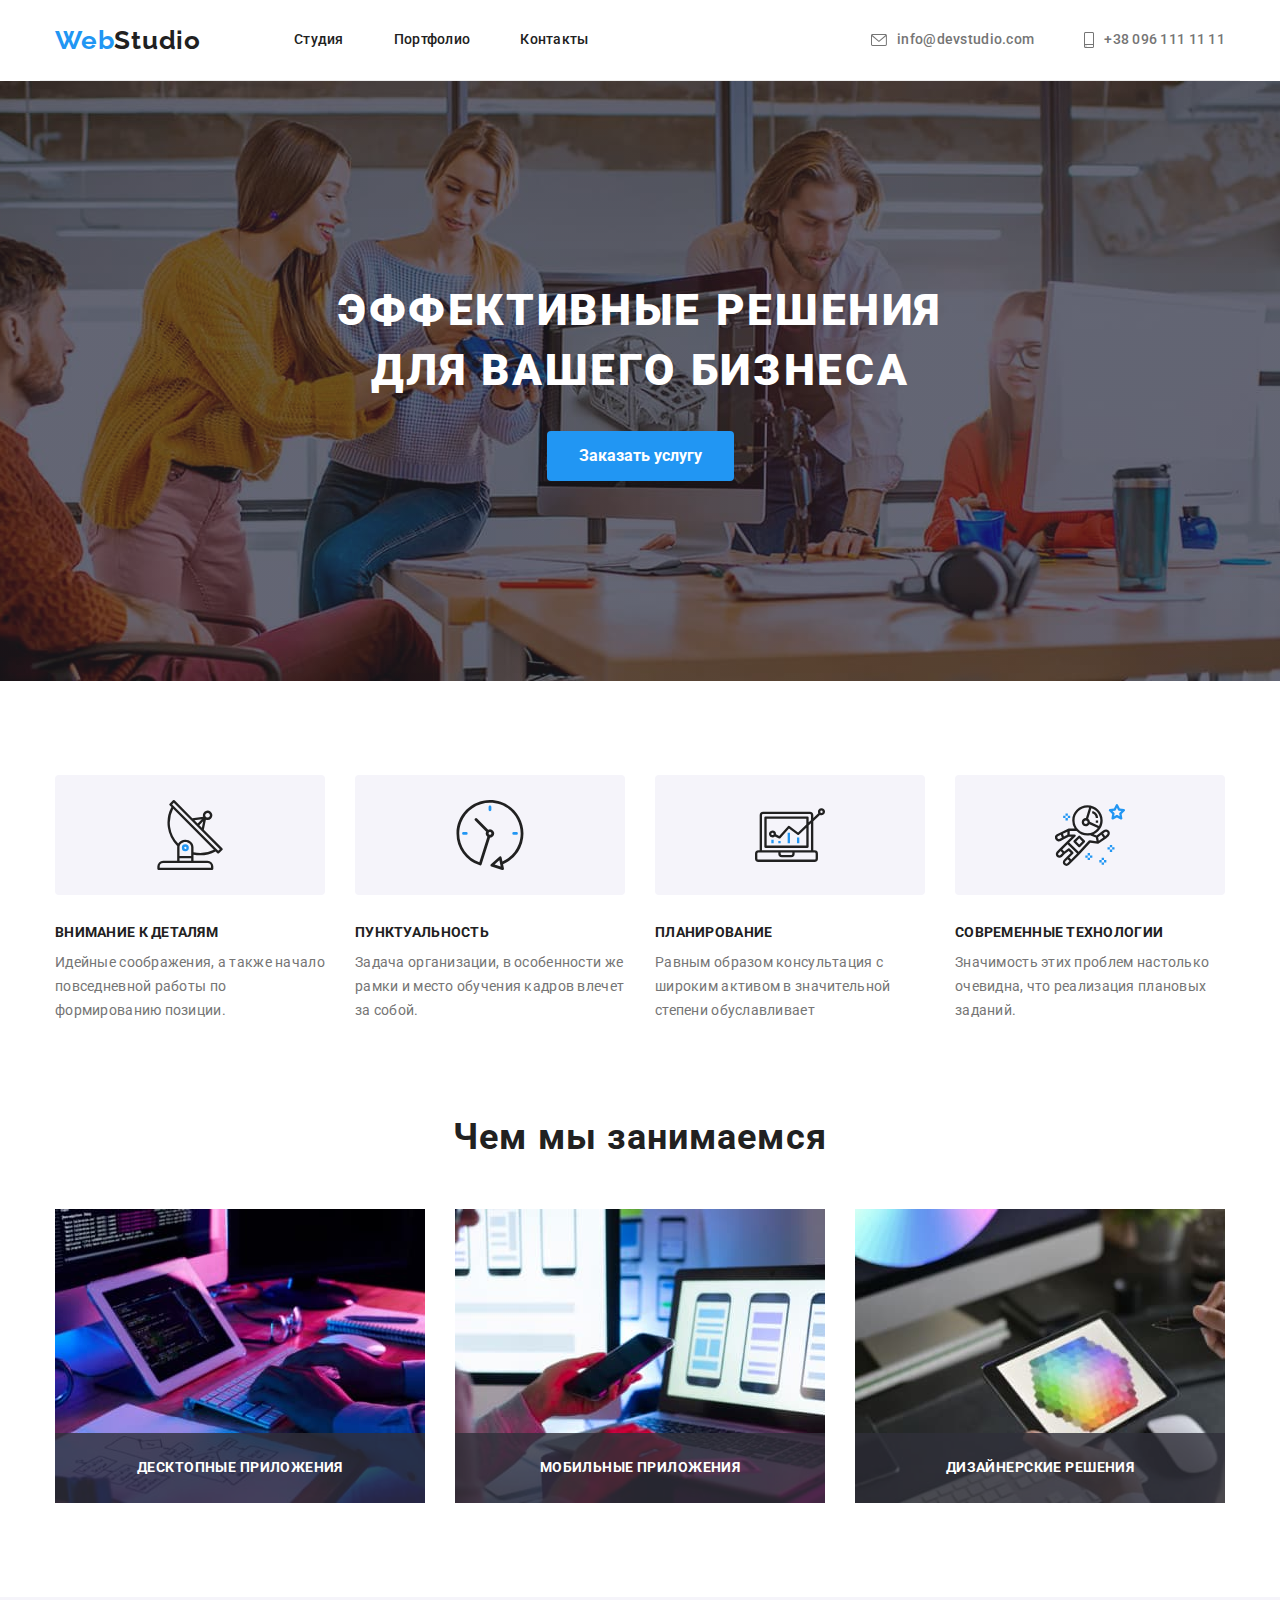
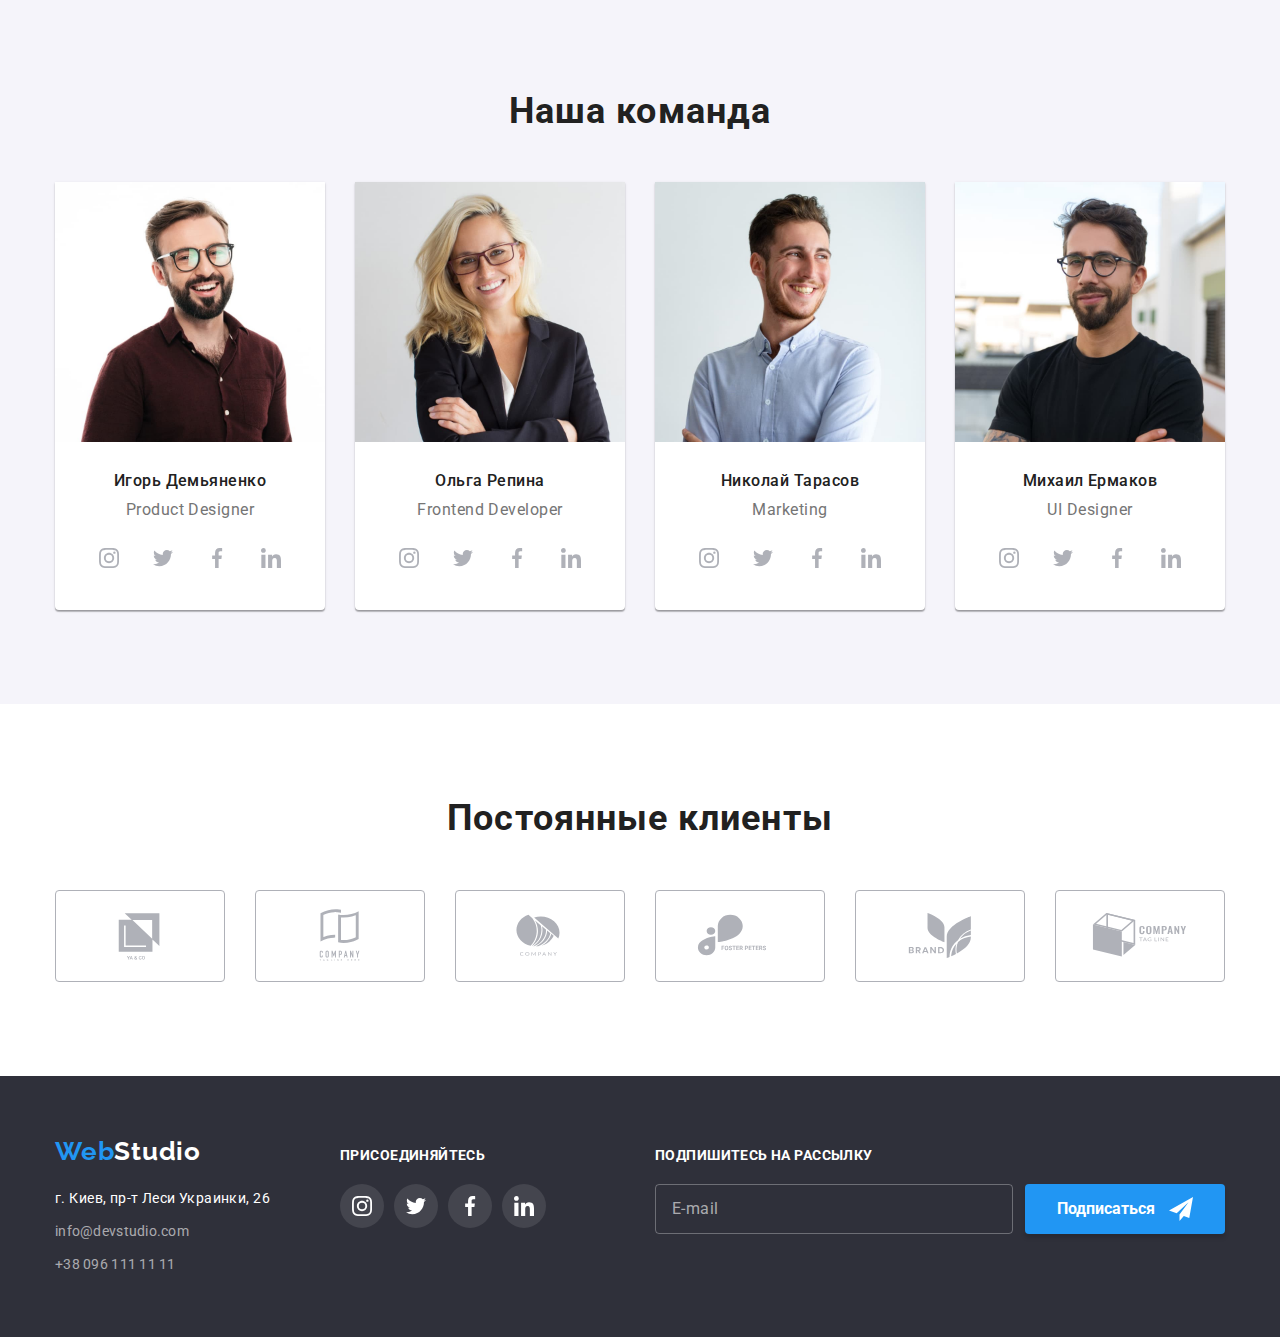
==== commit 1d33ae14: "will make checkbox" ====
--- a/index.html
+++ b/index.html
@@ -390,7 +390,7 @@
                         <input class="subscribe__input" type="email" name="email" placeholder="E-mail"
                             autocomplete="off" />
                     </label>
-                    <button class="subscribe__button b--i" type="submit">Подписаться
+                    <button class="subscribe__button" type="submit">Подписаться
                         <svg class="button--icon">
                             <use href="./images/icons.svg#telegram"></use>
                         </svg>
--- a/css/main.min.css
+++ b/css/main.min.css
@@ -1 +1 @@
-/*! modern-normalize v1.1.0 | MIT License | https://github.com/sindresorhus/modern-normalize */*,::before,::after{box-sizing:border-box}html{line-height:1.15;-webkit-text-size-adjust:100%;-moz-tab-size:4;-o-tab-size:4;tab-size:4}body{margin:0;font-family:system-ui,-apple-system,"Segoe UI",Roboto,Helvetica,Arial,sans-serif,"Apple Color Emoji","Segoe UI Emoji"}hr{height:0;color:inherit}abbr[title]{-webkit-text-decoration:underline dotted;text-decoration:underline dotted}b,strong{font-weight:bolder}code,kbd,samp,pre{font-family:ui-monospace,SFMono-Regular,Consolas,"Liberation Mono",Menlo,monospace;font-size:1em}small{font-size:80%}sub,sup{font-size:75%;line-height:0;position:relative;vertical-align:baseline}sub{bottom:-0.25em}sup{top:-0.5em}table{text-indent:0;border-color:inherit}button,input,optgroup,select,textarea{font-family:inherit;font-size:100%;line-height:1.15;margin:0}button,select{text-transform:none}button,[type=button],[type=reset],[type=submit]{-webkit-appearance:button}::-moz-focus-inner{border-style:none;padding:0}:-moz-focusring{outline:1px dotted ButtonText}:-moz-ui-invalid{box-shadow:none}legend{padding:0}progress{vertical-align:baseline}::-webkit-inner-spin-button,::-webkit-outer-spin-button{height:auto}[type=search]{-webkit-appearance:textfield;outline-offset:-2px}::-webkit-search-decoration{-webkit-appearance:none}::-webkit-file-upload-button{-webkit-appearance:button;font:inherit}summary{display:list-item}.list{list-style:none;margin:0;padding:0}.link{text-decoration:none}.visually-hidden{position:absolute;white-space:nowrap;width:1px;height:1px;overflow:hidden;border:0;padding:0;clip:rect(0 0 0 0);-webkit-clip-path:inset(50%);clip-path:inset(50%);margin:-1px}body{background-color:#fff;font-family:Roboto,sans-serif;color:#212121}.container{width:1200px;padding:0 15px;margin:0 auto}.header .container{display:flex;background-color:#fff;border-bottom:1px solid #ececec}.footer .container{display:flex;align-items:baseline}.section{padding:94px 0 94px 0}.hero__title{margin:0 auto 30px;max-width:696px;font-weight:900;font-size:44px;line-height:1.36;letter-spacing:.06em;text-transform:uppercase}.hero{max-width:1600px;height:600px;background-image:linear-gradient(rgba(47, 48, 58, 0.4), rgba(47, 48, 58, 0.4)),url("../images/hero_img.jpg");margin-right:auto;margin-left:auto;background-repeat:no-repeat;background-size:cover;background-position:center;background-color:#2f303a;color:#fff;text-align:center;padding:200px 0}.hero__button{padding:10px 32px;cursor:pointer;font-weight:700;font-size:16px;line-height:1.87;font-family:inherit;border:none;border-radius:4px;background-color:#2196f3;color:#fff;transition:background-color 250ms cubic-bezier(0.4, 0, 0.2, 1),color 250ms cubic-bezier(0.4, 0, 0.2, 1),box-shadow 250ms cubic-bezier(0.4, 0, 0.2, 1)}.hero__button:hover,.hero__button:focus{background:#188ce8;box-shadow:0px 4px 4px rgba(0,0,0,.15);border-radius:4px}.header-link__logo,.footer-link__logo{font-family:Raleway,sans-serif;font-weight:700;font-size:26px;line-height:1.19;letter-spacing:.03em;color:#212121}.logo--color-blue{color:#2196f3}.header-link__logo{margin-right:93px;padding-top:24px;padding-bottom:24px}.footer-link__logo{display:block;margin-bottom:20px;color:#fff}.navigation{display:flex;align-items:center;margin-right:auto;font-weight:500;font-size:14px;line-height:1.14;letter-spacing:.02em}.navigation__header{display:flex}.navigation__header-item:not(:last-child){margin-right:50px}.navigation__header-link{position:relative;display:block;padding-top:32px;padding-bottom:32px;color:#212121;transition:color 250ms cubic-bezier(0.4, 0, 0.2, 1),transform 250ms cubic-bezier(0.4, 0, 0.2, 1)}.navigation__header-link:hover,.navigation__header-link:focus{color:#2196f3}.navigation__header-link:hover::after{transform:scaleX(1);transition:color 250ms cubic-bezier(0.4, 0, 0.2, 1),transform 250ms cubic-bezier(0.4, 0, 0.2, 1)}.navigation__header-link::after{content:"";position:absolute;left:0;bottom:-1px;width:100%;height:5px;background-color:#2196f3;border-radius:2px;max-height:4px;transform:scaleX(0);transition:color 250ms cubic-bezier(0.4, 0, 0.2, 1),transform 250ms cubic-bezier(0.4, 0, 0.2, 1)}.navigation__header-link--active{color:#2196f3}.navigation__header-link--active::after{transform:scaleX(1);transition:color 250ms cubic-bezier(0.4, 0, 0.2, 1),transform 250ms cubic-bezier(0.4, 0, 0.2, 1)}.header-contacts__link{display:flex;align-items:center;padding-top:32px;padding-bottom:32px;font-weight:500;font-size:14px;line-height:1.14;font-style:normal;letter-spacing:.02em;color:#757575;transition-property:color;transition-duration:250ms;transition-timing-function:cubic-bezier(0.4, 0, 0.2, 1)}.header-contacts__link:hover,.header-contacts__link:focus{color:#2196f3}.footer-contacts__link{color:rgba(255,255,255,.6);font-weight:400;font-size:14px;line-height:1.71;font-style:normal;letter-spacing:.02em}.footer-contacts__link:hover,.footer-contacts__link:focus{color:#2196f3}.footer-contacts__item:not(:last-child){margin-bottom:9px}.specificity__list{display:flex}.specificity__header{margin-top:0;margin-bottom:10px;font-weight:700;font-size:14px;line-height:1.14;letter-spacing:.03em;text-transform:uppercase}.specificity__text{margin:0;font-size:14px;line-height:1.71;letter-spacing:.03em;color:#757575;max-width:270px}.specificity__item{width:calc((100% - 90px) / 4);margin-right:30px}.specificity__item:nth-child(4n){margin-right:0}.specificity__thumb{display:flex;align-items:center;width:100%;min-height:120px;margin-bottom:30px;background-color:#f5f4fa;border-radius:4px}.make{padding-top:0}.make__title{margin-top:0;margin-bottom:50px;text-align:center;font-weight:700;font-size:36px;line-height:1.16;letter-spacing:.03em}.make__list{display:flex}.make__item{position:relative}.make__item:not(:last-child){margin-right:30px}.make__text{position:absolute;bottom:0;left:0;display:flex;justify-content:center;align-items:center;padding:0;margin:0;width:100%;height:70px;font-weight:700;font-size:14px;line-height:1.14;letter-spacing:.03em;text-transform:uppercase;color:#fff;background:rgba(47,48,58,.8)}.team{background-color:#f5f4fa}.team__title{margin-top:0;margin-bottom:50px;text-align:center;font-weight:700;font-size:36px;line-height:1.16;letter-spacing:.03em}.team__list{display:flex}.team__photo,.make__photo{display:block;max-width:100%;height:auto}.team__name{text-align:center;margin:0;margin-bottom:10px;font-weight:500;font-size:16px;line-height:1.18;letter-spacing:.03em}.team__position{margin:0 0 16px;text-align:center;font-size:16px;line-height:1.18;letter-spacing:.03em;color:#757575}.team__item{width:calc((100% - 90px) / 4);margin-right:30px;background:#fff;box-shadow:0px 1px 3px rgba(0,0,0,.12),0px 1px 1px rgba(0,0,0,.14),0px 2px 1px rgba(0,0,0,.2);border-radius:0px 0px 4px 4px}.team__content{padding:30px 32px}.soc{display:flex}.soc__link{display:flex;justify-content:center;align-items:center;width:44px;height:44px;border-radius:50%;color:#afb1b8;transition-property:background-color,color;transition-duration:250ms;transition-timing-function:cubic-bezier(0.4, 0, 0.2, 1)}.soc__link:hover,.soc__link:focus{background-color:#2196f3;color:#fff}.soc__link--footer{color:#fff}.soc__item{background:rgba(255,255,255,.1);border-radius:50%}.soc__item:not(:last-child){margin-right:10px}.clients__header{margin-top:0;margin-bottom:50px;font-weight:700;font-size:36px;line-height:1.16;letter-spacing:.03em;text-align:center}.clients__list{display:flex;justify-content:center}.clients__link{display:flex;justify-content:center;align-items:center;width:170px;height:92px;border-radius:4px;border:1px solid #afb1b8;color:#afb1b8;transition-property:border-color,color;transition-duration:cubic-bezier(0.4, 0, 0.2, 1);transition-timing-function:cubic-bezier(0.4, 0, 0.2, 1)}.clients__link:hover,.clients__link:focus{color:#2196f3;border:1px solid #2196f3}.clients__item:not(:last-child){margin-right:30px}.footer{padding:60px 0;background-color:#2f303a}.footer-soc{margin-right:auto}.footer-soc__text{margin:0 0 20px;font-weight:700;font-size:14px;line-height:1.14;letter-spacing:.03em;text-transform:uppercase;color:#fff}.footer__address{margin-right:70px}.address__text{margin:0 0 9px;font-style:normal;font-size:14px;line-height:1.71;letter-spacing:.03em;color:#fff}.form-subscribe{display:flex}.subscribe__text{margin:0 0 20px;font-weight:700;font-size:14px;line-height:1.14;letter-spacing:.03em;text-transform:uppercase;color:#fff}.subscribe__input{display:block;width:358px;margin-right:12px;padding:15px 16px;border:1px solid rgba(255,255,255,.3);border-radius:4px;outline-style:none;background-color:transparent;color:rgba(255,255,255,.3)}.subscribe__input::-moz-placeholder{font-weight:400;font-size:16px;line-height:1.25;letter-spacing:.03em;color:rgba(255,255,255,.6)}.subscribe__input:-ms-input-placeholder{font-weight:400;font-size:16px;line-height:1.25;letter-spacing:.03em;color:rgba(255,255,255,.6)}.subscribe__input::placeholder{font-weight:400;font-size:16px;line-height:1.25;letter-spacing:.03em;color:rgba(255,255,255,.6)}.hero__button{padding:10px 32px;cursor:pointer;font-weight:700;font-size:16px;line-height:1.87;font-family:inherit;border:none;border-radius:4px;background-color:#2196f3;color:#fff;transition-property:background-color,color,box-shadow;transition-duration:250ms;transition-timing-function:cubic-bezier(0.4, 0, 0.2, 1)}.hero__button:hover,.hero__button:focus{background:#188ce8;box-shadow:0px 4px 4px rgba(0,0,0,.15);border-radius:4px}.subscribe__button,.submit__button{display:flex;justify-content:center;align-items:center;width:200px;height:50px;margin-left:auto;margin-right:auto;padding:10px 32px;font-weight:700;font-size:16px;line-height:1.87;color:#fff;cursor:pointer;background-color:#2196f3;box-shadow:0px 4px 4px rgba(0,0,0,.15);border-radius:4px;border:none;transition-property:background-color,color,box-shadow;transition-duration:250ms;transition-timing-function:cubic-bezier(0.4, 0, 0.2, 1)}.subscribe__button:hover,.subscribe__button:focus,.submit__button:hover,.submit__button:focus{background:#188ce8;box-shadow:0px 4px 4px rgba(0,0,0,.15);border-radius:4px}.subscribe__button{justify-content:space-between}.filter__button{border-radius:4px;border:0;padding:6px 22px;font-weight:500;font-size:16px;line-height:1.62;letter-spacing:.03em;font-family:inherit;text-align:center;color:#212121;cursor:pointer;transition-property:background-color,color,box-shadow;transition-duration:250ms;transition-timing-function:cubic-bezier(0.4, 0, 0.2, 1)}.filter__button:hover,.filter__button:focus,.filter__button--active{background-color:#2196f3;color:#fff;box-shadow:0px 3px 1px rgba(0,0,0,.1),0px 1px 2px rgba(0,0,0,.08),0px 2px 2px rgba(0,0,0,.12)}.clients--icon{width:106px;height:60px;fill:currentColor}.header-contacts--icon{padding:0;margin-right:10px;fill:currentColor}.soc--icon{width:20px;height:20px;fill:currentColor}.thumb--icon{display:block;margin:0 auto;width:70px;height:70px}.button--icon{width:24px;height:24px;fill:#fff}.close__icon{width:18px;height:18px;fill:currentColor}.form--icon{position:absolute;transform:translate(12px, 28px);width:18px;height:18px;transition-property:fill;transition-duration:250ms;transition-timing-function:cubic-bezier(0.4, 0, 0.2, 1)}.form__input:focus+.form--icon--icon{fill:#2196f3}.checkbox__input:checked+.checkbox--icon{border-color:#2196f3;background-color:#2196f3;background-size:contain;background-origin:border-box}.checkbox--icon{align-items:center;width:16px;height:15px;border-radius:2px;border:2px solid #212121;transition-property:background-color,color;transition-duration:250ms;transition-timing-function:cubic-bezier(0.4, 0, 0.2, 1)}.checkbox__input:focus+.checkbox--icon,.checkbox__input:hover+.checkbox--icon{border-color:#2196f3}/*# sourceMappingURL=main.min.css.map */+/*! modern-normalize v1.1.0 | MIT License | https://github.com/sindresorhus/modern-normalize */*,::before,::after{box-sizing:border-box}html{line-height:1.15;-webkit-text-size-adjust:100%;-moz-tab-size:4;-o-tab-size:4;tab-size:4}body{margin:0;font-family:system-ui,-apple-system,"Segoe UI",Roboto,Helvetica,Arial,sans-serif,"Apple Color Emoji","Segoe UI Emoji"}hr{height:0;color:inherit}abbr[title]{-webkit-text-decoration:underline dotted;text-decoration:underline dotted}b,strong{font-weight:bolder}code,kbd,samp,pre{font-family:ui-monospace,SFMono-Regular,Consolas,"Liberation Mono",Menlo,monospace;font-size:1em}small{font-size:80%}sub,sup{font-size:75%;line-height:0;position:relative;vertical-align:baseline}sub{bottom:-0.25em}sup{top:-0.5em}table{text-indent:0;border-color:inherit}button,input,optgroup,select,textarea{font-family:inherit;font-size:100%;line-height:1.15;margin:0}button,select{text-transform:none}button,[type=button],[type=reset],[type=submit]{-webkit-appearance:button}::-moz-focus-inner{border-style:none;padding:0}:-moz-focusring{outline:1px dotted ButtonText}:-moz-ui-invalid{box-shadow:none}legend{padding:0}progress{vertical-align:baseline}::-webkit-inner-spin-button,::-webkit-outer-spin-button{height:auto}[type=search]{-webkit-appearance:textfield;outline-offset:-2px}::-webkit-search-decoration{-webkit-appearance:none}::-webkit-file-upload-button{-webkit-appearance:button;font:inherit}summary{display:list-item}.list{list-style:none;margin:0;padding:0}.link{text-decoration:none}input:-webkit-autofill,input:-webkit-autofill:hover,input:-webkit-autofill:focus,input:-webkit-autofill:active{-webkit-transition:background-color 5000s ease-in-out 0s;transition:background-color 5000s ease-in-out 0s;-webkit-box-shadow:0 0 0px 1000px #fff inset}.visually-hidden{position:absolute;white-space:nowrap;width:1px;height:1px;overflow:hidden;border:0;padding:0;clip:rect(0 0 0 0);-webkit-clip-path:inset(50%);clip-path:inset(50%);margin:-1px}body{background-color:#fff;font-family:Roboto,sans-serif;color:#212121}.container{width:1200px;padding:0 15px;margin:0 auto}.header .container{display:flex;background-color:#fff;border-bottom:1px solid #ececec}.footer .container{display:flex;align-items:baseline}.section{padding:94px 0 94px 0}.hero__title{margin:0 auto 30px;max-width:696px;font-weight:900;font-size:44px;line-height:1.36;letter-spacing:.06em;text-transform:uppercase}.hero{max-width:1600px;height:600px;background-image:linear-gradient(rgba(47, 48, 58, 0.4), rgba(47, 48, 58, 0.4)),url("../images/hero_img.jpg");margin-right:auto;margin-left:auto;background-repeat:no-repeat;background-size:cover;background-position:center;background-color:#2f303a;color:#fff;text-align:center;padding:200px 0}.hero__button{padding:10px 32px;cursor:pointer;font-weight:700;font-size:16px;line-height:1.87;font-family:inherit;background-color:#2196f3;border-radius:4px;border:none;color:#fff;transition-property:background-color,color,box-shadow;transition-duration:250ms;transition-timing-function:cubic-bezier(0.4, 0, 0.2, 1)}.hero__button:hover,.hero__button:focus{background:#188ce8;box-shadow:0px 4px 4px rgba(0,0,0,.15);border-radius:4px}.header-link__logo,.footer-link__logo{font-family:Raleway,sans-serif;font-weight:700;font-size:26px;line-height:1.19;letter-spacing:.03em;color:#212121}.logo--color-blue{color:#2196f3}.header-link__logo{margin-right:93px;padding-top:24px;padding-bottom:24px}.footer-link__logo{display:block;margin-bottom:20px;color:#fff}.navigation{display:flex;align-items:center;margin-right:auto;font-weight:500;font-size:14px;line-height:1.14;letter-spacing:.02em}.navigation__header{display:flex}.navigation__header-item:not(:last-child){margin-right:50px}.navigation__header-link{position:relative;display:block;padding-top:32px;padding-bottom:32px;color:#212121;transition-property:color,transform;transition-duration:250ms;transition-timing-function:cubic-bezier(0.4, 0, 0.2, 1)}.navigation__header-link:hover,.navigation__header-link:focus{color:#2196f3}.navigation__header-link:hover::after{transform:scaleX(1);transition-property:color,transform;transition-duration:250ms;transition-timing-function:cubic-bezier(0.4, 0, 0.2, 1)}.navigation__header-link::after{content:"";position:absolute;left:0;bottom:-1px;width:100%;height:5px;background-color:#2196f3;border-radius:2px;max-height:4px;transform:scaleX(0);transition-property:color,transform;transition-duration:250ms;transition-timing-function:cubic-bezier(0.4, 0, 0.2, 1)}.navigation__header-link--active{color:#2196f3}.navigation__header-link--active::after{transform:scaleX(1);transition-property:color,transform;transition-duration:250ms;transition-timing-function:cubic-bezier(0.4, 0, 0.2, 1)}.header-contacts__link{display:flex;align-items:center;padding-top:32px;padding-bottom:32px;font-weight:500;font-size:14px;line-height:1.14;font-style:normal;letter-spacing:.02em;color:#757575;transition-property:color;transition-duration:250ms;transition-timing-function:cubic-bezier(0.4, 0, 0.2, 1)}.header-contacts__link:hover,.header-contacts__link:focus{color:#2196f3}.footer-contacts__link{color:rgba(255,255,255,.6);font-weight:400;font-size:14px;line-height:1.71;font-style:normal;letter-spacing:.02em}.footer-contacts__link:hover,.footer-contacts__link:focus{color:#2196f3}.footer-contacts__item:not(:last-child){margin-bottom:9px}.specificity__list{display:flex}.specificity__header{margin-top:0;margin-bottom:10px;font-weight:700;font-size:14px;line-height:1.14;letter-spacing:.02em;text-transform:uppercase}.specificity__text{margin:0;font-size:14px;line-height:1.71;letter-spacing:.02em;color:#757575;max-width:270px}.specificity__item{width:calc((100% - 90px) / 4);margin-right:30px}.specificity__item:nth-child(4n){margin-right:0}.specificity__thumb{display:flex;align-items:center;width:100%;min-height:120px;margin-bottom:30px;background-color:#f5f4fa;border-radius:4px}.make{padding-top:0}.make__title{margin-top:0;margin-bottom:50px;text-align:center;font-weight:700;font-size:36px;line-height:1.16;letter-spacing:.03em}.make__list{display:flex}.make__item{position:relative}.make__item:not(:last-child){margin-right:30px}.make__text{position:absolute;bottom:0;left:0;display:flex;justify-content:center;align-items:center;padding:0;margin:0;width:100%;height:70px;font-weight:700;font-size:14px;line-height:1.14;letter-spacing:.03em;text-transform:uppercase;color:#fff;background:rgba(47,48,58,.8)}.team{background-color:#f5f4fa}.team__title{margin-top:0;margin-bottom:50px;text-align:center;font-weight:700;font-size:36px;line-height:1.16;letter-spacing:.03em}.team__list{display:flex}.team__photo,.make__photo{display:block;max-width:100%;height:auto}.team__name{text-align:center;margin:0;margin-bottom:10px;font-weight:500;font-size:16px;line-height:1.18;letter-spacing:.03em}.team__position{margin:0 0 16px;text-align:center;font-size:16px;line-height:1.18;letter-spacing:.03em;color:#757575}.team__item{width:calc((100% - 90px) / 4);margin-right:30px;background:#fff;box-shadow:0px 1px 3px rgba(0,0,0,.12),0px 1px 1px rgba(0,0,0,.14),0px 2px 1px rgba(0,0,0,.2);border-radius:0px 0px 4px 4px}.team__content{padding:30px 32px}.soc{display:flex}.soc__link{display:flex;justify-content:center;align-items:center;width:44px;height:44px;border-radius:50%;color:#afb1b8;transition-property:background-color,color;transition-duration:250ms;transition-timing-function:cubic-bezier(0.4, 0, 0.2, 1)}.soc__link:hover,.soc__link:focus{background-color:#2196f3;color:#fff}.soc__link--footer{color:#fff}.soc__item{background:rgba(255,255,255,.1);border-radius:50%}.soc__item:not(:last-child){margin-right:10px}.clients__header{margin-top:0;margin-bottom:50px;font-weight:700;font-size:36px;line-height:1.16;letter-spacing:.03em;text-align:center}.clients__list{display:flex;justify-content:center}.clients__link{display:flex;justify-content:center;align-items:center;width:170px;height:92px;border-radius:4px;border:1px solid #afb1b8;color:#afb1b8;transition-property:border-color,color;transition-duration:cubic-bezier(0.4, 0, 0.2, 1);transition-timing-function:cubic-bezier(0.4, 0, 0.2, 1)}.clients__link:hover,.clients__link:focus{color:#2196f3;border:1px solid #2196f3}.clients__item:not(:last-child){margin-right:30px}.footer{padding:60px 0;background-color:#2f303a}.footer-soc{margin-right:auto}.footer-soc__text{margin:0 0 20px;font-weight:700;font-size:14px;line-height:1.14;letter-spacing:.03em;text-transform:uppercase;color:#fff}.footer__address{margin-right:70px}.address__text{margin:0 0 9px;font-style:normal;font-size:14px;line-height:1.71;letter-spacing:.03em;color:#fff}.form-subscribe{display:flex}.subscribe__text{margin:0 0 20px;font-weight:700;font-size:14px;line-height:1.14;letter-spacing:.03em;text-transform:uppercase;color:#fff}.subscribe__input{display:block;width:358px;margin-right:12px;padding:15px 16px;border:1px solid rgba(255,255,255,.3);border-radius:4px;outline-style:none;background-color:transparent;color:rgba(255,255,255,.3)}.subscribe__input::-moz-placeholder{font-weight:400;font-size:16px;line-height:1.25;letter-spacing:.03em;color:rgba(255,255,255,.6)}.subscribe__input:-ms-input-placeholder{font-weight:400;font-size:16px;line-height:1.25;letter-spacing:.03em;color:rgba(255,255,255,.6)}.subscribe__input::placeholder{font-weight:400;font-size:16px;line-height:1.25;letter-spacing:.03em;color:rgba(255,255,255,.6)}.hero__button{padding:10px 32px;cursor:pointer;font-weight:700;font-size:16px;line-height:1.87;font-family:inherit;border:none;border-radius:4px;background-color:#2196f3;color:#fff;transition-property:background-color,color,box-shadow;transition-duration:250ms;transition-timing-function:cubic-bezier(0.4, 0, 0.2, 1)}.hero__button:hover,.hero__button:focus{background:#188ce8;box-shadow:0px 4px 4px rgba(0,0,0,.15);border-radius:4px}.subscribe__button,.submit__button{display:flex;justify-content:center;align-items:center;width:200px;height:50px;margin-left:auto;margin-right:auto;padding:10px 32px;font-weight:700;font-size:16px;line-height:1.87;color:#fff;cursor:pointer;background-color:#2196f3;box-shadow:0px 4px 4px rgba(0,0,0,.15);border-radius:4px;border:none;transition-property:background-color,color,box-shadow;transition-duration:250ms;transition-timing-function:cubic-bezier(0.4, 0, 0.2, 1)}.subscribe__button:hover,.subscribe__button:focus,.submit__button:hover,.submit__button:focus{background:#188ce8;box-shadow:0px 4px 4px rgba(0,0,0,.15);border-radius:4px}.subscribe__button{justify-content:space-between}.filter__button{border-radius:4px;border:0;padding:6px 22px;font-weight:500;font-size:16px;line-height:1.62;letter-spacing:.03em;font-family:inherit;text-align:center;color:#212121;cursor:pointer;transition-property:background-color,color,box-shadow;transition-duration:250ms;transition-timing-function:cubic-bezier(0.4, 0, 0.2, 1)}.filter__button:hover,.filter__button:focus,.filter__button--active{background-color:#2196f3;color:#fff;box-shadow:0px 3px 1px rgba(0,0,0,.1),0px 1px 2px rgba(0,0,0,.08),0px 2px 2px rgba(0,0,0,.12)}.clients--icon{width:106px;height:60px;fill:currentColor}.header-contacts--icon{padding:0;margin-right:10px;fill:currentColor}.soc--icon{width:20px;height:20px;fill:currentColor}.thumb--icon{display:block;margin:0 auto;width:70px;height:70px}.button--icon{width:24px;height:24px;fill:#fff}.close--icon{width:18px;height:18px;fill:currentColor}.form--icon{position:absolute;transform:translate(12px, 28px);width:18px;height:18px;transition-property:fill;transition-duration:250ms;transition-timing-function:cubic-bezier(0.4, 0, 0.2, 1)}.form__input:focus+.form--icon{fill:#2196f3}.checkbox__input:checked+.checkbox--icon{border-color:#2196f3;background-color:#2196f3;background-size:contain;background-origin:border-box}.checkbox--icon{align-items:center;width:16px;height:15px;border-radius:2px;border:2px solid #212121;transition-property:background-color,color;transition-duration:250ms;transition-timing-function:cubic-bezier(0.4, 0, 0.2, 1)}.checkbox__input:focus+.checkbox--icon,.checkbox__input:hover+.checkbox--icon{border-color:#2196f3}.backdrop{position:fixed;top:0;left:0;width:100%;height:100%;background-color:rgba(0,0,0,.2);transform:scale(1);transition-property:transform,opacity;transition-duration:250ms;transition-timing-function:cubic-bezier(0.4, 0, 0.2, 1)}.backdrop.is-hidden{opacity:0;pointer-events:none;transform:scale(0);transition-property:transform,opacity;transition-duration:250ms;transition-timing-function:cubic-bezier(0.4, 0, 0.2, 1)}.modal{position:absolute;left:50%;top:50%;transform:translate(-50%, -50%);width:528px;height:581px;padding:40px;background:#fff;box-shadow:0px 1px 3px rgba(0,0,0,.12),0px 1px 1px rgba(0,0,0,.14),0px 2px 1px rgba(0,0,0,.2);border-radius:4px}.modal__close{position:absolute;right:8px;top:8px;display:flex;align-items:center;width:30px;height:30px;color:#212121;cursor:pointer;background-color:#fff;border-radius:50%;border:1px solid rgba(0,0,0,.1);transition-property:color;transition-duration:250ms;transition-timing-function:cubic-bezier(0.4, 0, 0.2, 1)}.modal__close:focus,.modal__close:hover{color:#2196f3}.modal__form{position:relative;margin-left:auto;margin-right:auto;min-width:448px;height:100%}.form__text{margin:0 0 12px;font-weight:700;font-size:20px;line-height:1.15;letter-spacing:.03em;text-align:center;color:#212121}.form__field{position:relative;display:flex;flex-direction:column;margin-bottom:10px}.form__name{margin:0;align-items:center;font-weight:400;font-size:12px;line-height:1.16;letter-spacing:.01em;color:#757575}.form__name:not(:last-child){margin-bottom:4px}.form__input,.form__feedback{padding-left:42px;width:100%;height:40px;font-size:14px;line-height:1.17;letter-spacing:.01em;color:#212121;border:1px solid rgba(33,33,33,.2);box-sizing:border-box;border-radius:4px;transition-property:border;transition-duration:250ms;transition-timing-function:cubic-bezier(0.4, 0, 0.2, 1)}.form__input:focus,.form__input:focus,.form__feedback:focus,.form__feedback:focus{border:1px solid e-element-color;outline:-webkit-focus-ring-color auto 0px}.form__feedback{padding:12px 16px;margin-bottom:20px;height:120px;resize:none;color:#212121}.form__feedback::-moz-placeholder{color:rgba(117,117,117,.5)}.form__feedback:-ms-input-placeholder{color:rgba(117,117,117,.5)}.form__feedback::placeholder{color:rgba(117,117,117,.5)}/*# sourceMappingURL=main.min.css.map */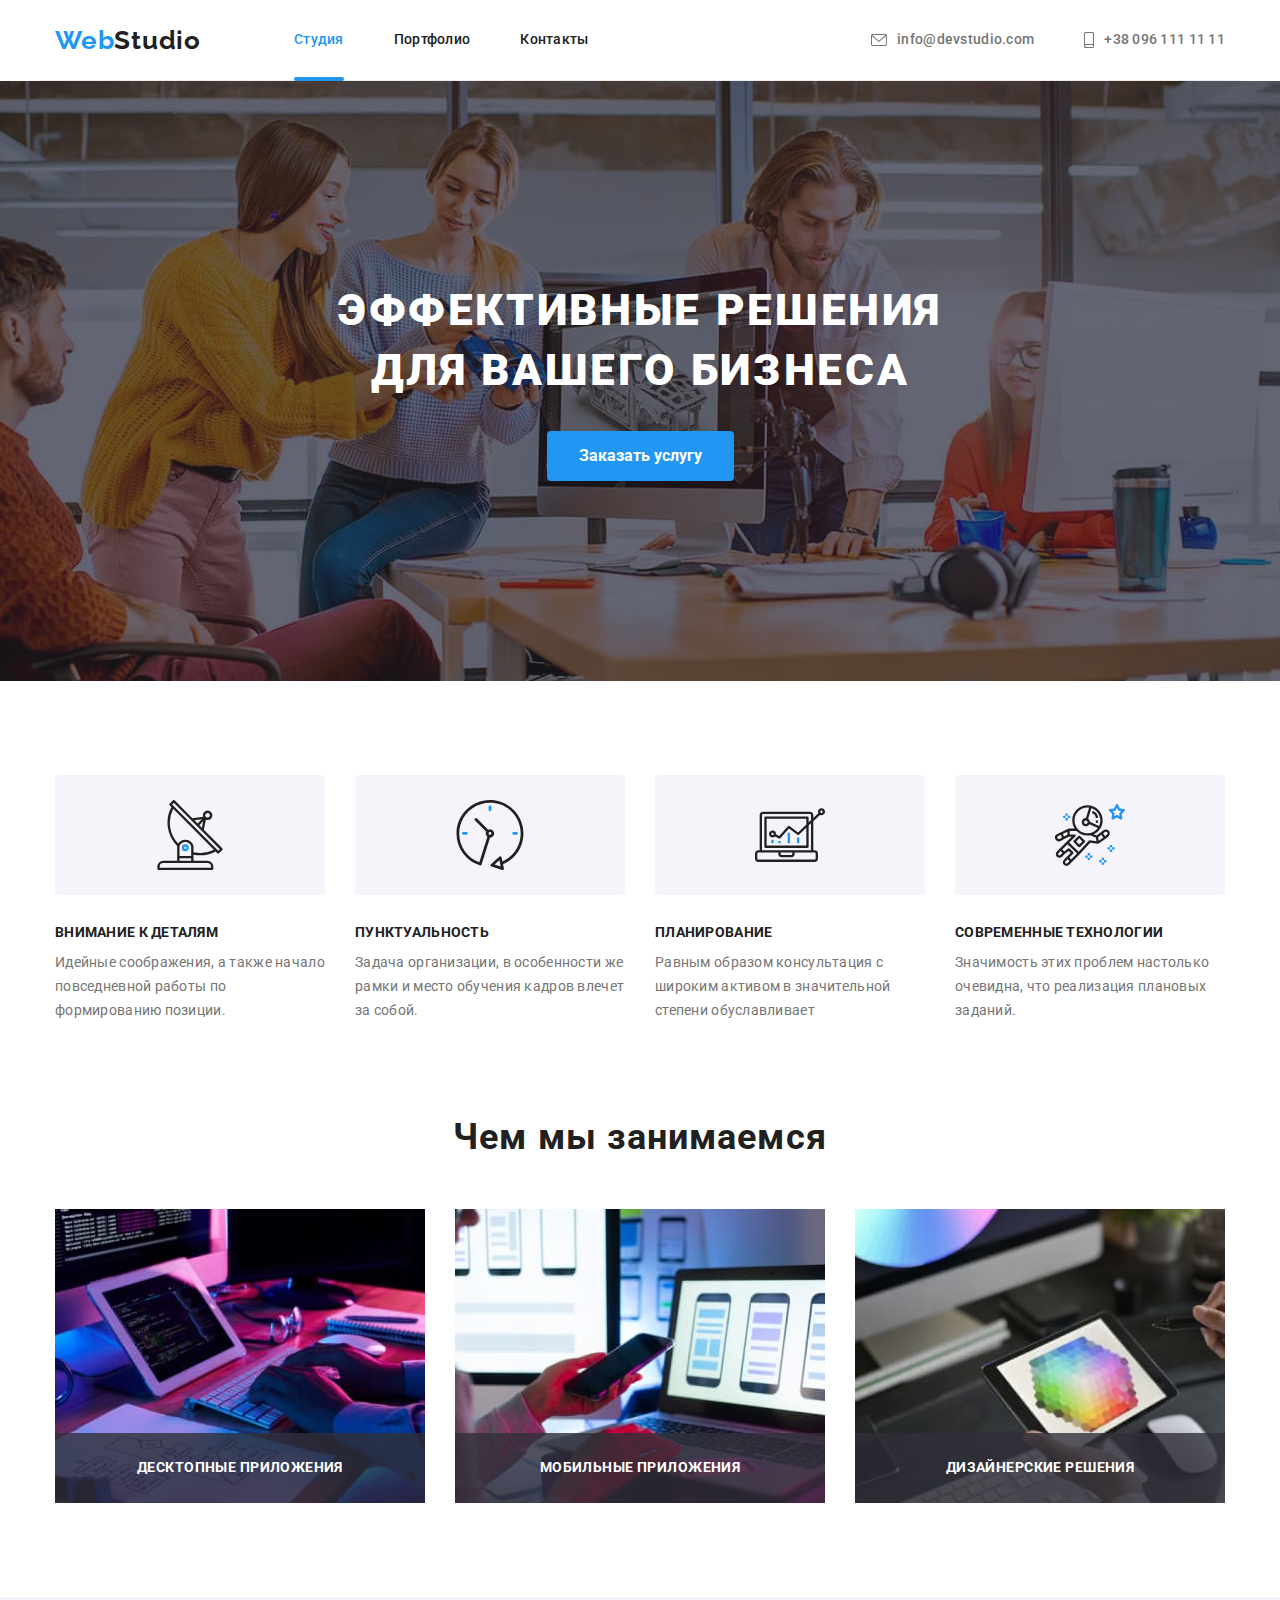
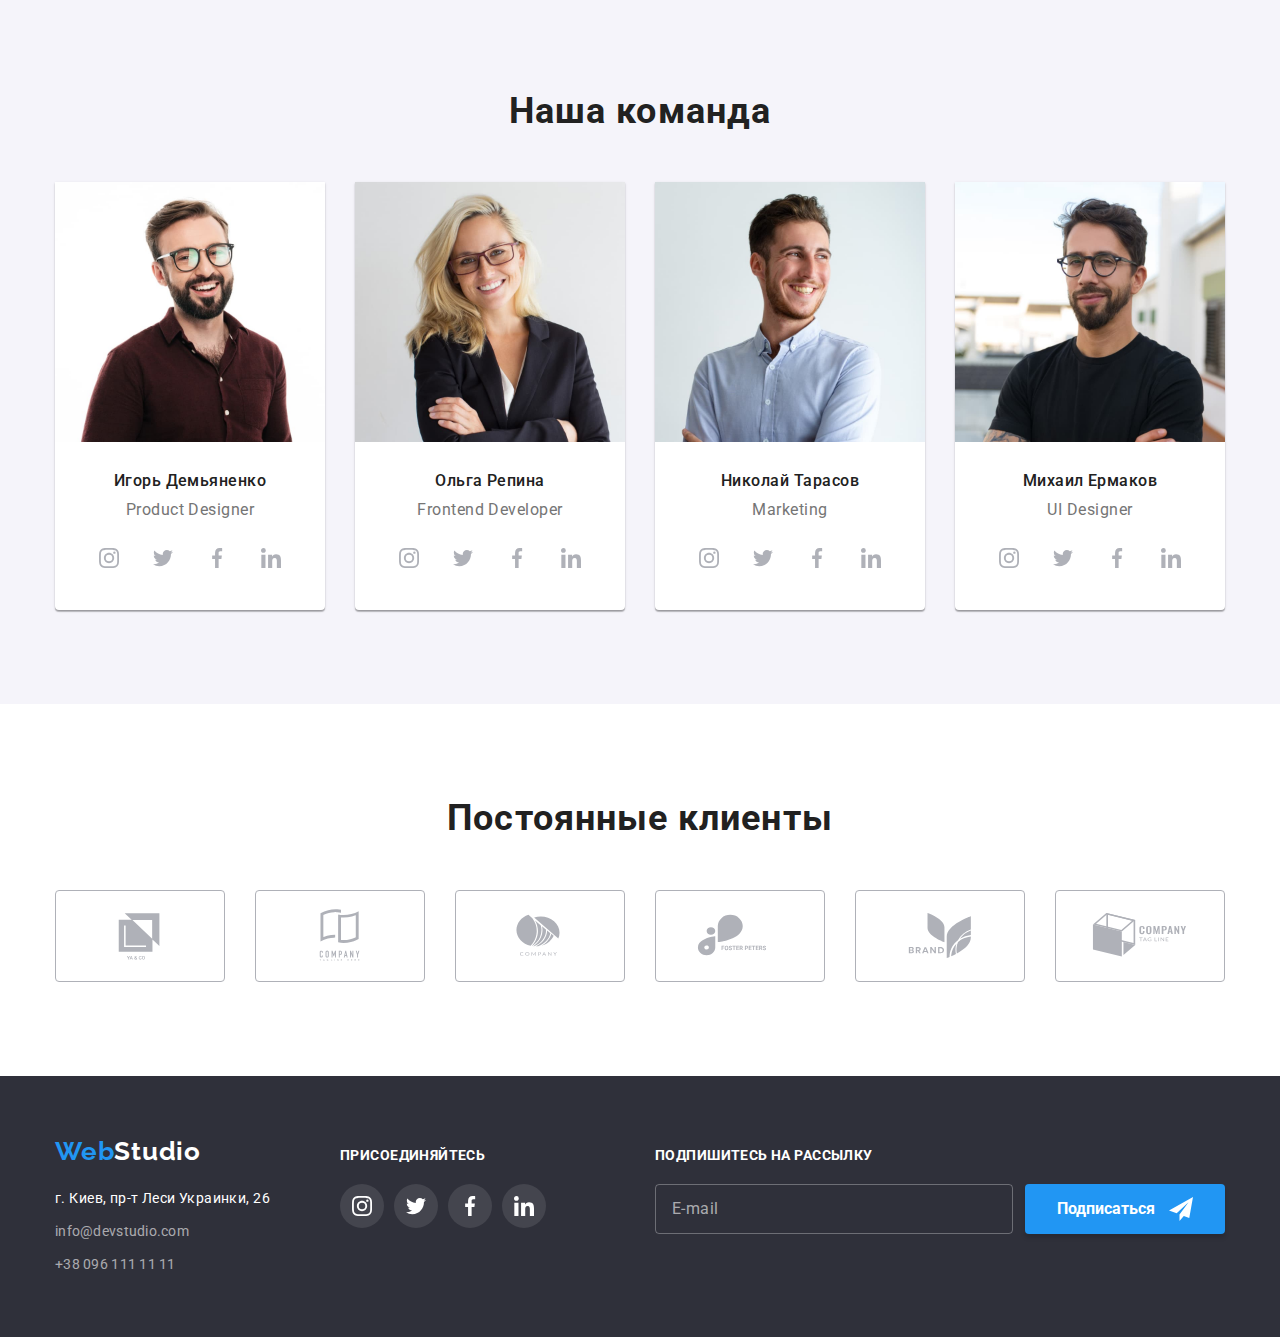
==== commit ddc3faf9: "HW-7 Finish" ====
--- a/index.html
+++ b/index.html
@@ -1,462 +1,462 @@
-<!DOCTYPE html>
-<html lang="ru">
-
-<head>
-    <meta charset="UTF-8">
-    <meta http-equiv="X-UA-Compatible" content="IE=edge">
-    <meta name="viewport" content="width=device-width, initial-scale=1.0">
-    <link rel="preconnect" href="https://fonts.gstatic.com" crossorigin>
-    <link
-        href="https://fonts.googleapis.com/css2?family=Raleway:wght@700&family=Roboto:wght@400;500;700;900&display=swap"
-        rel="stylesheet">
-    <!-- <link rel="stylesheet" href="./css/modern-normalize.css">
-    <link rel="stylesheet" href="./css/styles.css"> -->
-    <link rel="stylesheet" href="./css/main.min.css">
-    <title class="title">Web Studio</title>
-</head>
-
-<body>
-    <header class="header line">
-        <div class="container">
-            <nav class="navigation">
-                <a lang="en" class="header-link__logo link" href="./">
-                    <span class="logo--color-blue">Web</span>Studio
-                </a>
-                <ul class="navigation__header list">
-                    <li class="navigation__header-item">
-                        <a class="navigation__header-link current link" href="./">Студия</a>
-                    </li>
-                    <li class="navigation__header-item">
-                        <a class="navigation__header-link link" href="./portfolio.html">Портфолио</a>
-                    </li>
-                    <li class="navigation__header-item">
-                        <a class="navigation__header-link link" href="">Контакты</a>
-                    </li>
-                </ul>
-            </nav>
-            <ul class="list navigation__header">
-                <li class="navigation__header-item">
-                    <a class="header-contacts__link link" href="mailto:info@devstudio.com">
-                        <svg class="header-contacts--icon" width="16" height="12">
-                            <use href="./images/icons.svg#envelope"></use>
-                        </svg>info@devstudio.com</a>
-                </li>
-                <li class="navigation__header-item">
-                    <a class="header-contacts__link link" href="tel:+380961111111">
-                        <svg class="header-contacts--icon" width="10" height="16">
-                            <use href="./images/icons.svg#smartphone"></use>
-                        </svg>+38 096 111 11 11</a>
-                </li>
-            </ul>
-        </div>
-    </header>
-
-    <main>
-        <section class="hero section">
-            <div class="container">
-                <h1 class="hero__title">Эффективные решения для вашего бизнеса</h1>
-                <button class="hero__button" type="button" data-modal-open>Заказать услугу</button>
-            </div>
-        </section>
-
-        <section class="specificity section">
-            <div class="container">
-                <h2 class="visually-hidden">Особенности</h2>
-                <ul class="specificity__list list">
-                    <li class="specificity__item">
-                        <div class="specificity__thumb">
-                            <svg class="thumb--icon">
-                                <use href="./images/icons.svg#antenna"></use>
-                            </svg>
-                        </div>
-                        <h3 class="specificity__header">Внимание к деталям</h3>
-                        <p class="specificity__text">Идейные соображения, а также начало повседневной работы по
-                            формированию
-                            позиции.</p>
-                    </li>
-                    <li class="specificity__item">
-                        <div class="specificity__thumb">
-                            <svg class="thumb--icon">
-                                <use href="./images/icons.svg#clock"></use>
-                            </svg>
-                        </div>
-                        <h3 class="specificity__header">Пунктуальность</h3>
-                        <p class="specificity__text">Задача организации, в особенности же рамки и место обучения кадров
-                            влечет за
-                            собой.</p>
-                    </li>
-                    <li class="specificity__item">
-                        <div class="specificity__thumb">
-                            <svg class="thumb--icon">
-                                <use href="./images/icons.svg#diagram"></use>
-                            </svg>
-                        </div>
-                        <h3 class="specificity__header">Планирование</h3>
-                        <p class="specificity__text">Равным образом консультация с широким активом в значительной
-                            степени
-                            обуславливает</p>
-                    </li>
-                    <li class="specificity__item">
-                        <div class="specificity__thumb">
-                            <svg class="thumb--icon">
-                                <use href="./images/icons.svg#astronaut"></use>
-                            </svg>
-                        </div>
-                        <h3 class="specificity__header">Современные технологии</h3>
-                        <p class="specificity__text">Значимость этих проблем настолько очевидна, что реализация плановых
-                            заданий.
-                        </p>
-                    </li>
-                </ul>
-            </div>
-        </section>
-
-        <section class="make section">
-            <div class="container">
-                <h2 class="make__title">Чем мы занимаемся</h2>
-                <ul class="make__list list">
-                    <li class="make__item">
-                        <img class="make__photo" src="./images/box_1.jpg" alt="Проектирование" width="370">
-                        <p class="make__text">Десктопные приложения</p>
-                    </li>
-                    <li class="make__item">
-                        <img class="make__photo" src="./images/box_2.jpg" alt="Разработка" width="370">
-                        <p class="make__text">Мобильные приложения</p>
-                    </li>
-                    <li class="make__item">
-                        <img class="make__photo" src="./images/box_3.jpg" alt="Дизайн" width="370">
-                        <p class="make__text">Дизайнерские решения</p>
-                    </li>
-                </ul>
-            </div>
-        </section>
-
-        <section class="team section">
-            <div class="container">
-                <h2 class="team__title">Наша команда</h2>
-                <ul class="team__list list">
-                    <li class="team__item">
-                        <img class="team__photo" src="./images/id.jpg" alt="Product Designer" width="270">
-                        <div class="team__content">
-                            <h3 class="team__name">Игорь Демьяненко</h3>
-                            <p lang="en" class="team__position">Product Designer</p>
-                            <ul class="soc list">
-                                <li class="soc__item">
-                                    <a href="" class="soc__link">
-                                        <svg class="soc--icon">
-                                            <use href="./images/icons.svg#instagram"></use>
-                                        </svg>
-                                    </a>
-                                </li>
-                                <li class="soc__item">
-                                    <a href="" class="soc__link">
-                                        <svg class="soc--icon">
-                                            <use href="./images/icons.svg#twitter"></use>
-                                        </svg>
-                                    </a>
-                                </li>
-                                <li class="soc__item">
-                                    <a href="" class="soc__link"><svg class="soc--icon">
-                                            <use href="./images/icons.svg#facebook"></use>
-                                        </svg>
-                                    </a>
-                                </li>
-                                <li class="soc__item">
-                                    <a href="" class="soc__link"><svg class="soc--icon">
-                                            <use href="./images/icons.svg#linkedin"></use>
-                                        </svg>
-                                    </a>
-                                </li>
-                            </ul>
-                        </div>
-                    </li>
-                    <li class="team__item">
-                        <img class="team__photo" src="./images/or.jpg" alt="Frontend Developer" width="270">
-                        <div class="team__content">
-                            <h3 class="team__name">Ольга Репина</h3>
-                            <p lang="en" class="team__position">Frontend Developer</p>
-                            <ul class="soc list">
-                                <li class="soc__item">
-                                    <a href="" class="soc__link">
-                                        <svg class="soc--icon">
-                                            <use href="./images/icons.svg#instagram"></use>
-                                        </svg>
-                                    </a>
-                                </li>
-                                <li class="soc__item">
-                                    <a href="" class="soc__link">
-                                        <svg class="soc--icon">
-                                            <use href="./images/icons.svg#twitter"></use>
-                                        </svg>
-                                    </a>
-                                </li>
-                                <li class="soc__item">
-                                    <a href="" class="soc__link"><svg class="soc--icon">
-                                            <use href="./images/icons.svg#facebook"></use>
-                                        </svg>
-                                    </a>
-                                </li>
-                                <li class="soc__item">
-                                    <a href="" class="soc__link"><svg class="soc--icon">
-                                            <use href="./images/icons.svg#linkedin"></use>
-                                        </svg>
-                                    </a>
-                                </li>
-                            </ul>
-                        </div>
-                    </li>
-                    <li class="team__item">
-                        <img class="team__photo" src="./images/nt.jpg" alt="Marketing" width="270">
-                        <div class="team__content">
-                            <h3 class="team__name">Николай Тарасов</h3>
-                            <p lang="en" class="team__position">Marketing</p>
-                            <ul class="soc list">
-                                <li class="soc__item">
-                                    <a href="" class="soc__link">
-                                        <svg class="soc--icon">
-                                            <use href="./images/icons.svg#instagram"></use>
-                                        </svg>
-                                    </a>
-                                </li>
-                                <li class="soc__item">
-                                    <a href="" class="soc__link">
-                                        <svg class="soc--icon">
-                                            <use href="./images/icons.svg#twitter"></use>
-                                        </svg>
-                                    </a>
-                                </li>
-                                <li class="soc__item">
-                                    <a href="" class="soc__link"><svg class="soc--icon">
-                                            <use href="./images/icons.svg#facebook"></use>
-                                        </svg>
-                                    </a>
-                                </li>
-                                <li class="soc__item">
-                                    <a href="" class="soc__link"><svg class="soc--icon">
-                                            <use href="./images/icons.svg#linkedin"></use>
-                                        </svg>
-                                    </a>
-                                </li>
-                            </ul>
-                        </div>
-                    </li>
-                    <li class="team__item">
-                        <img class="team__photo" src="./images/me.jpg" alt="UI Designer" width="270">
-                        <div class="team__content">
-                            <h3 class="team__name">Михаил Ермаков</h3>
-                            <p lang="en" class="team__position">UI Designer</p>
-                            <ul class="soc list">
-                                <li class="soc__item">
-                                    <a href="" class="soc__link">
-                                        <svg class="soc--icon">
-                                            <use href="./images/icons.svg#instagram"></use>
-                                        </svg>
-                                    </a>
-                                </li>
-                                <li class="soc__item">
-                                    <a href="" class="soc__link">
-                                        <svg class="soc--icon">
-                                            <use href="./images/icons.svg#twitter"></use>
-                                        </svg>
-                                    </a>
-                                </li>
-                                <li class="soc__item">
-                                    <a href="" class="soc__link"><svg class="soc--icon">
-                                            <use href="./images/icons.svg#facebook"></use>
-                                        </svg>
-                                    </a>
-                                </li>
-                                <li class="soc__item">
-                                    <a href="" class="soc__link"><svg class="soc--icon">
-                                            <use href="./images/icons.svg#linkedin"></use>
-                                        </svg>
-                                    </a>
-                                </li>
-                            </ul>
-                        </div>
-                    </li>
-                </ul>
-            </div>
-        </section>
-
-        <section class="clients section">
-            <div class="container">
-                <h2 class="clients__header">Постоянные клиенты</h2>
-                <ul class="clients__list list">
-                    <li class="clients__item">
-                        <a href="" class="clients__link">
-                            <svg class="clients--icon">
-                                <use href="./images/icons.svg#client1"></use>
-                            </svg>
-                        </a>
-                    </li>
-                    <li class="clients__item">
-                        <a href="" class="clients__link">
-                            <svg class="clients--icon">
-                                <use href="./images/icons.svg#client2"></use>
-                            </svg>
-                        </a>
-                    </li>
-                    <li class="clients__item">
-                        <a href="" class="clients__link">
-                            <svg class="clients--icon">
-                                <use href="./images/icons.svg#client3"></use>
-                            </svg>
-                        </a>
-                    </li>
-                    <li class="clients__item">
-                        <a href="" class="clients__link">
-                            <svg class="clients--icon">
-                                <use href="./images/icons.svg#client4"></use>
-                            </svg>
-                        </a>
-                    </li>
-                    <li class="clients__item">
-                        <a href="" class="clients__link">
-                            <svg class="clients--icon">
-                                <use href="./images/icons.svg#client5"></use>
-                            </svg>
-                        </a>
-                    </li>
-                    <li class="clients__item">
-                        <a href="" class="clients__link">
-                            <svg class="clients--icon">
-                                <use href="./images/icons.svg#client6"></use>
-                            </svg>
-                        </a>
-                    </li>
-                </ul>
-            </div>
-        </section>
-
-    </main>
-    <footer class="footer">
-        <div class="container">
-            <div class="footer__address">
-                <a lang="en" class="footer-link__logo link" href="./"><span
-                        class="logo--color-blue">Web</span>Studio</a>
-                <address>
-                    <p class="address__text">г. Киев, пр-т Леси Украинки, 26</p>
-                    <ul class="footer-contacts list">
-                        <li class="footer-contacts__item"><a class="footer-contacts__link link"
-                                href="mailto:info@devstudio.com">info@devstudio.com</a>
-                        </li>
-                        <li class="footer-contacts__item"><a class="footer-contacts__link link"
-                                href="tel:+380961111111">+38 096
-                                111 11
-                                11</a>
-                        </li>
-                    </ul>
-                </address>
-            </div>
-            <div class="footer-soc">
-                <p class="footer-soc__text">Присоединяйтесь</p>
-                <ul class="soc list">
-                    <li class="soc__item">
-                        <a href="" class="soc__link soc__link--footer">
-                            <svg class="soc--icon">
-                                <use href="./images/icons.svg#instagram"></use>
-                            </svg>
-                        </a>
-                    </li>
-                    <li class="soc__item">
-                        <a href="" class="soc__link soc__link--footer">
-                            <svg class="soc--icon">
-                                <use href="./images/icons.svg#twitter"></use>
-                            </svg>
-                        </a>
-                    </li>
-                    <li class="soc__item">
-                        <a href="" class="soc__link soc__link--footer">
-                            <svg class="soc--icon">
-                                <use href="./images/icons.svg#facebook"></use>
-                            </svg>
-                        </a>
-                    </li>
-                    <li class="soc__item">
-                        <a href="" class="soc__link soc__link--footer">
-                            <svg class="soc--icon">
-                                <use href="./images/icons.svg#linkedin"></use>
-                            </svg>
-                        </a>
-                    </li>
-                </ul>
-            </div>
-
-            <div class="subscribe">
-                <p class="subscribe__text">Подпишитесь на рассылку</p>
-                <form class="form-subscribe" novalidate>
-                    <label>
-                        <input class="subscribe__input" type="email" name="email" placeholder="E-mail"
-                            autocomplete="off" />
-                    </label>
-                    <button class="subscribe__button" type="submit">Подписаться
-                        <svg class="button--icon">
-                            <use href="./images/icons.svg#telegram"></use>
-                        </svg>
-                    </button>
-                </form>
-            </div>
-
-        </div>
-    </footer>
-
-    <div class="backdrop is-hidden" data-modal>
-        <div class="modal">
-            <button class="modal__close" type="button" data-modal-close>
-                <svg class="close--icon">
-                    <use href="./images/icons.svg#close"></use>
-                </svg>
-            </button>
-
-            <form class="modal__form" autocomplete="on" novalidate>
-                <p class="form__text">Оставьте свои данные, мы вам перезвоним</p>
-
-                <label class="form__field">
-                    <span class="form__name">Имя</span>
-                    <input class="form__input" type="text" name="name" />
-                    <svg class="form--icon">
-                        <use href="./images/icons.svg#person-black"></use>
-                    </svg>
-                </label>
-
-                <label class="form__field">
-                    <span class="form__name">Телефон</span>
-                    <input class="form__input" type="tel" name="tel" />
-                    <svg class="form--icon">
-                        <use href="./images/icons.svg#phone-black"></use>
-                    </svg>
-                </label>
-
-                <label class="form__field">
-                    <span class="form__name">Почта</span>
-                    <input class="form__input" type="email" name="email">
-                    <svg class="form--icon">
-                        <use href="./images/icons.svg#email-black"></use>
-                    </svg>
-                </label>
-
-                <label class="form__field">
-                    <span class="form__name">Комментарий</span>
-                    <textarea class="form__feedback feedback__input" name="feedback"
-                        placeholder="Введите текст"></textarea>
-                </label>
-
-                <label class="form__checkbox">
-                    <input class="checkbox__input visually-hidden" type="checkbox" name="assent" value="assent" />
-                    <svg class="checkbox--icon">
-                        <use href="./images/icons.svg#icon-check"></use>
-                    </svg>
-                    <span class="checkbox__name">Соглашаюсь с рассылкой и принимаю <a class="checkbox__link link"
-                            href="">Условия договора</a>
-                    </span>
-                </label>
-                <button class="submit__button" type="submit">Отправить</button>
-            </form>
-        </div>
-    </div>
-
-    <script src="./js/modal.js"></script>
-</body>
-
+<!DOCTYPE html>
+<html lang="ru">
+
+<head>
+    <meta charset="UTF-8">
+    <meta http-equiv="X-UA-Compatible" content="IE=edge">
+    <meta name="viewport" content="width=device-width, initial-scale=1.0">
+    <link rel="preconnect" href="https://fonts.gstatic.com" crossorigin>
+    <link
+        href="https://fonts.googleapis.com/css2?family=Raleway:wght@700&family=Roboto:wght@400;500;700;900&display=swap"
+        rel="stylesheet">
+    <!-- <link rel="stylesheet" href="./css/modern-normalize.css">
+    <link rel="stylesheet" href="./css/styles.css"> -->
+    <link rel="stylesheet" href="./css/main.min.css">
+    <title class="title">Web Studio</title>
+</head>
+
+<body>
+    <header class="header line">
+        <div class="container">
+            <nav class="navigation">
+                <a lang="en" class="header-link__logo link" href="./">
+                    <span class="logo--color-blue">Web</span>Studio
+                </a>
+                <ul class="navigation__header list">
+                    <li class="navigation__header-item">
+                        <a class="navigation__header-link navigation__header-link--active link" href="./">Студия</a>
+                    </li>
+                    <li class="navigation__header-item">
+                        <a class="navigation__header-link link" href="./portfolio.html">Портфолио</a>
+                    </li>
+                    <li class="navigation__header-item">
+                        <a class="navigation__header-link link" href="">Контакты</a>
+                    </li>
+                </ul>
+            </nav>
+            <ul class="list navigation__header">
+                <li class="navigation__header-item">
+                    <a class="header-contacts__link link" href="mailto:info@devstudio.com">
+                        <svg class="header-contacts--icon" width="16" height="12">
+                            <use href="./images/icons.svg#envelope"></use>
+                        </svg>info@devstudio.com</a>
+                </li>
+                <li class="navigation__header-item">
+                    <a class="header-contacts__link link" href="tel:+380961111111">
+                        <svg class="header-contacts--icon" width="10" height="16">
+                            <use href="./images/icons.svg#smartphone"></use>
+                        </svg>+38 096 111 11 11</a>
+                </li>
+            </ul>
+        </div>
+    </header>
+
+    <main>
+        <section class="hero section">
+            <div class="container">
+                <h1 class="hero__title">Эффективные решения для вашего бизнеса</h1>
+                <button class="hero__button" type="button" data-modal-open>Заказать услугу</button>
+            </div>
+        </section>
+
+        <section class="specificity section">
+            <div class="container">
+                <h2 class="visually-hidden">Особенности</h2>
+                <ul class="specificity__list list">
+                    <li class="specificity__item">
+                        <div class="specificity__thumb">
+                            <svg class="thumb--icon">
+                                <use href="./images/icons.svg#antenna"></use>
+                            </svg>
+                        </div>
+                        <h3 class="specificity__header">Внимание к деталям</h3>
+                        <p class="specificity__text">Идейные соображения, а также начало повседневной работы по
+                            формированию
+                            позиции.</p>
+                    </li>
+                    <li class="specificity__item">
+                        <div class="specificity__thumb">
+                            <svg class="thumb--icon">
+                                <use href="./images/icons.svg#clock"></use>
+                            </svg>
+                        </div>
+                        <h3 class="specificity__header">Пунктуальность</h3>
+                        <p class="specificity__text">Задача организации, в особенности же рамки и место обучения кадров
+                            влечет за
+                            собой.</p>
+                    </li>
+                    <li class="specificity__item">
+                        <div class="specificity__thumb">
+                            <svg class="thumb--icon">
+                                <use href="./images/icons.svg#diagram"></use>
+                            </svg>
+                        </div>
+                        <h3 class="specificity__header">Планирование</h3>
+                        <p class="specificity__text">Равным образом консультация с широким активом в значительной
+                            степени
+                            обуславливает</p>
+                    </li>
+                    <li class="specificity__item">
+                        <div class="specificity__thumb">
+                            <svg class="thumb--icon">
+                                <use href="./images/icons.svg#astronaut"></use>
+                            </svg>
+                        </div>
+                        <h3 class="specificity__header">Современные технологии</h3>
+                        <p class="specificity__text">Значимость этих проблем настолько очевидна, что реализация плановых
+                            заданий.
+                        </p>
+                    </li>
+                </ul>
+            </div>
+        </section>
+
+        <section class="make section">
+            <div class="container">
+                <h2 class="make__title">Чем мы занимаемся</h2>
+                <ul class="make__list list">
+                    <li class="make__item">
+                        <img class="make__photo" src="./images/box_1.jpg" alt="Проектирование" width="370">
+                        <p class="make__text">Десктопные приложения</p>
+                    </li>
+                    <li class="make__item">
+                        <img class="make__photo" src="./images/box_2.jpg" alt="Разработка" width="370">
+                        <p class="make__text">Мобильные приложения</p>
+                    </li>
+                    <li class="make__item">
+                        <img class="make__photo" src="./images/box_3.jpg" alt="Дизайн" width="370">
+                        <p class="make__text">Дизайнерские решения</p>
+                    </li>
+                </ul>
+            </div>
+        </section>
+
+        <section class="team section">
+            <div class="container">
+                <h2 class="team__title">Наша команда</h2>
+                <ul class="team__list list">
+                    <li class="team__item">
+                        <img class="team__photo" src="./images/id.jpg" alt="Product Designer" width="270">
+                        <div class="team__content">
+                            <h3 class="team__name">Игорь Демьяненко</h3>
+                            <p lang="en" class="team__position">Product Designer</p>
+                            <ul class="soc list">
+                                <li class="soc__item">
+                                    <a href="" class="soc__link">
+                                        <svg class="soc--icon">
+                                            <use href="./images/icons.svg#instagram"></use>
+                                        </svg>
+                                    </a>
+                                </li>
+                                <li class="soc__item">
+                                    <a href="" class="soc__link">
+                                        <svg class="soc--icon">
+                                            <use href="./images/icons.svg#twitter"></use>
+                                        </svg>
+                                    </a>
+                                </li>
+                                <li class="soc__item">
+                                    <a href="" class="soc__link"><svg class="soc--icon">
+                                            <use href="./images/icons.svg#facebook"></use>
+                                        </svg>
+                                    </a>
+                                </li>
+                                <li class="soc__item">
+                                    <a href="" class="soc__link"><svg class="soc--icon">
+                                            <use href="./images/icons.svg#linkedin"></use>
+                                        </svg>
+                                    </a>
+                                </li>
+                            </ul>
+                        </div>
+                    </li>
+                    <li class="team__item">
+                        <img class="team__photo" src="./images/or.jpg" alt="Frontend Developer" width="270">
+                        <div class="team__content">
+                            <h3 class="team__name">Ольга Репина</h3>
+                            <p lang="en" class="team__position">Frontend Developer</p>
+                            <ul class="soc list">
+                                <li class="soc__item">
+                                    <a href="" class="soc__link">
+                                        <svg class="soc--icon">
+                                            <use href="./images/icons.svg#instagram"></use>
+                                        </svg>
+                                    </a>
+                                </li>
+                                <li class="soc__item">
+                                    <a href="" class="soc__link">
+                                        <svg class="soc--icon">
+                                            <use href="./images/icons.svg#twitter"></use>
+                                        </svg>
+                                    </a>
+                                </li>
+                                <li class="soc__item">
+                                    <a href="" class="soc__link"><svg class="soc--icon">
+                                            <use href="./images/icons.svg#facebook"></use>
+                                        </svg>
+                                    </a>
+                                </li>
+                                <li class="soc__item">
+                                    <a href="" class="soc__link"><svg class="soc--icon">
+                                            <use href="./images/icons.svg#linkedin"></use>
+                                        </svg>
+                                    </a>
+                                </li>
+                            </ul>
+                        </div>
+                    </li>
+                    <li class="team__item">
+                        <img class="team__photo" src="./images/nt.jpg" alt="Marketing" width="270">
+                        <div class="team__content">
+                            <h3 class="team__name">Николай Тарасов</h3>
+                            <p lang="en" class="team__position">Marketing</p>
+                            <ul class="soc list">
+                                <li class="soc__item">
+                                    <a href="" class="soc__link">
+                                        <svg class="soc--icon">
+                                            <use href="./images/icons.svg#instagram"></use>
+                                        </svg>
+                                    </a>
+                                </li>
+                                <li class="soc__item">
+                                    <a href="" class="soc__link">
+                                        <svg class="soc--icon">
+                                            <use href="./images/icons.svg#twitter"></use>
+                                        </svg>
+                                    </a>
+                                </li>
+                                <li class="soc__item">
+                                    <a href="" class="soc__link"><svg class="soc--icon">
+                                            <use href="./images/icons.svg#facebook"></use>
+                                        </svg>
+                                    </a>
+                                </li>
+                                <li class="soc__item">
+                                    <a href="" class="soc__link"><svg class="soc--icon">
+                                            <use href="./images/icons.svg#linkedin"></use>
+                                        </svg>
+                                    </a>
+                                </li>
+                            </ul>
+                        </div>
+                    </li>
+                    <li class="team__item">
+                        <img class="team__photo" src="./images/me.jpg" alt="UI Designer" width="270">
+                        <div class="team__content">
+                            <h3 class="team__name">Михаил Ермаков</h3>
+                            <p lang="en" class="team__position">UI Designer</p>
+                            <ul class="soc list">
+                                <li class="soc__item">
+                                    <a href="" class="soc__link">
+                                        <svg class="soc--icon">
+                                            <use href="./images/icons.svg#instagram"></use>
+                                        </svg>
+                                    </a>
+                                </li>
+                                <li class="soc__item">
+                                    <a href="" class="soc__link">
+                                        <svg class="soc--icon">
+                                            <use href="./images/icons.svg#twitter"></use>
+                                        </svg>
+                                    </a>
+                                </li>
+                                <li class="soc__item">
+                                    <a href="" class="soc__link"><svg class="soc--icon">
+                                            <use href="./images/icons.svg#facebook"></use>
+                                        </svg>
+                                    </a>
+                                </li>
+                                <li class="soc__item">
+                                    <a href="" class="soc__link"><svg class="soc--icon">
+                                            <use href="./images/icons.svg#linkedin"></use>
+                                        </svg>
+                                    </a>
+                                </li>
+                            </ul>
+                        </div>
+                    </li>
+                </ul>
+            </div>
+        </section>
+
+        <section class="clients section">
+            <div class="container">
+                <h2 class="clients__header">Постоянные клиенты</h2>
+                <ul class="clients__list list">
+                    <li class="clients__item">
+                        <a href="" class="clients__link">
+                            <svg class="clients--icon">
+                                <use href="./images/icons.svg#client1"></use>
+                            </svg>
+                        </a>
+                    </li>
+                    <li class="clients__item">
+                        <a href="" class="clients__link">
+                            <svg class="clients--icon">
+                                <use href="./images/icons.svg#client2"></use>
+                            </svg>
+                        </a>
+                    </li>
+                    <li class="clients__item">
+                        <a href="" class="clients__link">
+                            <svg class="clients--icon">
+                                <use href="./images/icons.svg#client3"></use>
+                            </svg>
+                        </a>
+                    </li>
+                    <li class="clients__item">
+                        <a href="" class="clients__link">
+                            <svg class="clients--icon">
+                                <use href="./images/icons.svg#client4"></use>
+                            </svg>
+                        </a>
+                    </li>
+                    <li class="clients__item">
+                        <a href="" class="clients__link">
+                            <svg class="clients--icon">
+                                <use href="./images/icons.svg#client5"></use>
+                            </svg>
+                        </a>
+                    </li>
+                    <li class="clients__item">
+                        <a href="" class="clients__link">
+                            <svg class="clients--icon">
+                                <use href="./images/icons.svg#client6"></use>
+                            </svg>
+                        </a>
+                    </li>
+                </ul>
+            </div>
+        </section>
+
+    </main>
+    <footer class="footer">
+        <div class="container">
+            <div class="footer__address">
+                <a lang="en" class="footer-link__logo link" href="./"><span
+                        class="logo--color-blue">Web</span>Studio</a>
+                <address>
+                    <p class="address__text">г. Киев, пр-т Леси Украинки, 26</p>
+                    <ul class="footer-contacts list">
+                        <li class="footer-contacts__item"><a class="footer-contacts__link link"
+                                href="mailto:info@devstudio.com">info@devstudio.com</a>
+                        </li>
+                        <li class="footer-contacts__item"><a class="footer-contacts__link link"
+                                href="tel:+380961111111">+38 096
+                                111 11
+                                11</a>
+                        </li>
+                    </ul>
+                </address>
+            </div>
+            <div class="footer-soc">
+                <p class="footer-soc__text">Присоединяйтесь</p>
+                <ul class="soc list">
+                    <li class="soc__item">
+                        <a href="" class="soc__link soc__link--footer">
+                            <svg class="soc--icon">
+                                <use href="./images/icons.svg#instagram"></use>
+                            </svg>
+                        </a>
+                    </li>
+                    <li class="soc__item">
+                        <a href="" class="soc__link soc__link--footer">
+                            <svg class="soc--icon">
+                                <use href="./images/icons.svg#twitter"></use>
+                            </svg>
+                        </a>
+                    </li>
+                    <li class="soc__item">
+                        <a href="" class="soc__link soc__link--footer">
+                            <svg class="soc--icon">
+                                <use href="./images/icons.svg#facebook"></use>
+                            </svg>
+                        </a>
+                    </li>
+                    <li class="soc__item">
+                        <a href="" class="soc__link soc__link--footer">
+                            <svg class="soc--icon">
+                                <use href="./images/icons.svg#linkedin"></use>
+                            </svg>
+                        </a>
+                    </li>
+                </ul>
+            </div>
+
+            <div class="subscribe">
+                <p class="subscribe__text">Подпишитесь на рассылку</p>
+                <form class="form-subscribe" novalidate>
+                    <label>
+                        <input class="subscribe__input" type="email" name="email" placeholder="E-mail"
+                            autocomplete="off" />
+                    </label>
+                    <button class="subscribe__button" type="submit">Подписаться
+                        <svg class="button--icon">
+                            <use href="./images/icons.svg#telegram"></use>
+                        </svg>
+                    </button>
+                </form>
+            </div>
+
+        </div>
+    </footer>
+
+    <div class="backdrop is-hidden" data-modal>
+        <div class="modal">
+            <button class="modal__close" type="button" data-modal-close>
+                <svg class="close--icon">
+                    <use href="./images/icons.svg#close"></use>
+                </svg>
+            </button>
+
+            <form class="modal__form" autocomplete="on" novalidate>
+                <p class="form__text">Оставьте свои данные, мы вам перезвоним</p>
+
+                <label class="form__field">
+                    <span class="form__name">Имя</span>
+                    <input class="form__input" type="text" name="name" />
+                    <svg class="form--icon">
+                        <use href="./images/icons.svg#person-black"></use>
+                    </svg>
+                </label>
+
+                <label class="form__field">
+                    <span class="form__name">Телефон</span>
+                    <input class="form__input" type="tel" name="tel" />
+                    <svg class="form--icon">
+                        <use href="./images/icons.svg#phone-black"></use>
+                    </svg>
+                </label>
+
+                <label class="form__field">
+                    <span class="form__name">Почта</span>
+                    <input class="form__input" type="email" name="email">
+                    <svg class="form--icon">
+                        <use href="./images/icons.svg#email-black"></use>
+                    </svg>
+                </label>
+
+                <label class="form__field">
+                    <span class="form__name">Комментарий</span>
+                    <textarea class="form__feedback feedback__input" name="feedback"
+                        placeholder="Введите текст"></textarea>
+                </label>
+
+                <label class="form__checkbox">
+                    <input class="checkbox__input visually-hidden" type="checkbox" name="assent" value="assent" />
+                    <svg class="checkbox--icon">
+                        <use href="./images/icons.svg#icon-check"></use>
+                    </svg>
+                    <span class="checkbox__name">Соглашаюсь с рассылкой и принимаю <a class="checkbox__link link"
+                            href="">Условия договора</a>
+                    </span>
+                </label>
+                <button class="submit__button" type="submit">Отправить</button>
+            </form>
+        </div>
+    </div>
+
+    <script src="./js/modal.js"></script>
+</body>
+
 </html>--- a/css/main.min.css
+++ b/css/main.min.css
@@ -1 +1 @@
-/*! modern-normalize v1.1.0 | MIT License | https://github.com/sindresorhus/modern-normalize */*,::before,::after{box-sizing:border-box}html{line-height:1.15;-webkit-text-size-adjust:100%;-moz-tab-size:4;-o-tab-size:4;tab-size:4}body{margin:0;font-family:system-ui,-apple-system,"Segoe UI",Roboto,Helvetica,Arial,sans-serif,"Apple Color Emoji","Segoe UI Emoji"}hr{height:0;color:inherit}abbr[title]{-webkit-text-decoration:underline dotted;text-decoration:underline dotted}b,strong{font-weight:bolder}code,kbd,samp,pre{font-family:ui-monospace,SFMono-Regular,Consolas,"Liberation Mono",Menlo,monospace;font-size:1em}small{font-size:80%}sub,sup{font-size:75%;line-height:0;position:relative;vertical-align:baseline}sub{bottom:-0.25em}sup{top:-0.5em}table{text-indent:0;border-color:inherit}button,input,optgroup,select,textarea{font-family:inherit;font-size:100%;line-height:1.15;margin:0}button,select{text-transform:none}button,[type=button],[type=reset],[type=submit]{-webkit-appearance:button}::-moz-focus-inner{border-style:none;padding:0}:-moz-focusring{outline:1px dotted ButtonText}:-moz-ui-invalid{box-shadow:none}legend{padding:0}progress{vertical-align:baseline}::-webkit-inner-spin-button,::-webkit-outer-spin-button{height:auto}[type=search]{-webkit-appearance:textfield;outline-offset:-2px}::-webkit-search-decoration{-webkit-appearance:none}::-webkit-file-upload-button{-webkit-appearance:button;font:inherit}summary{display:list-item}.list{list-style:none;margin:0;padding:0}.link{text-decoration:none}input:-webkit-autofill,input:-webkit-autofill:hover,input:-webkit-autofill:focus,input:-webkit-autofill:active{-webkit-transition:background-color 5000s ease-in-out 0s;transition:background-color 5000s ease-in-out 0s;-webkit-box-shadow:0 0 0px 1000px #fff inset}.visually-hidden{position:absolute;white-space:nowrap;width:1px;height:1px;overflow:hidden;border:0;padding:0;clip:rect(0 0 0 0);-webkit-clip-path:inset(50%);clip-path:inset(50%);margin:-1px}body{background-color:#fff;font-family:Roboto,sans-serif;color:#212121}.container{width:1200px;padding:0 15px;margin:0 auto}.header .container{display:flex;background-color:#fff;border-bottom:1px solid #ececec}.footer .container{display:flex;align-items:baseline}.section{padding:94px 0 94px 0}.hero__title{margin:0 auto 30px;max-width:696px;font-weight:900;font-size:44px;line-height:1.36;letter-spacing:.06em;text-transform:uppercase}.hero{max-width:1600px;height:600px;background-image:linear-gradient(rgba(47, 48, 58, 0.4), rgba(47, 48, 58, 0.4)),url("../images/hero_img.jpg");margin-right:auto;margin-left:auto;background-repeat:no-repeat;background-size:cover;background-position:center;background-color:#2f303a;color:#fff;text-align:center;padding:200px 0}.hero__button{padding:10px 32px;cursor:pointer;font-weight:700;font-size:16px;line-height:1.87;font-family:inherit;background-color:#2196f3;border-radius:4px;border:none;color:#fff;transition-property:background-color,color,box-shadow;transition-duration:250ms;transition-timing-function:cubic-bezier(0.4, 0, 0.2, 1)}.hero__button:hover,.hero__button:focus{background:#188ce8;box-shadow:0px 4px 4px rgba(0,0,0,.15);border-radius:4px}.header-link__logo,.footer-link__logo{font-family:Raleway,sans-serif;font-weight:700;font-size:26px;line-height:1.19;letter-spacing:.03em;color:#212121}.logo--color-blue{color:#2196f3}.header-link__logo{margin-right:93px;padding-top:24px;padding-bottom:24px}.footer-link__logo{display:block;margin-bottom:20px;color:#fff}.navigation{display:flex;align-items:center;margin-right:auto;font-weight:500;font-size:14px;line-height:1.14;letter-spacing:.02em}.navigation__header{display:flex}.navigation__header-item:not(:last-child){margin-right:50px}.navigation__header-link{position:relative;display:block;padding-top:32px;padding-bottom:32px;color:#212121;transition-property:color,transform;transition-duration:250ms;transition-timing-function:cubic-bezier(0.4, 0, 0.2, 1)}.navigation__header-link:hover,.navigation__header-link:focus{color:#2196f3}.navigation__header-link:hover::after{transform:scaleX(1);transition-property:color,transform;transition-duration:250ms;transition-timing-function:cubic-bezier(0.4, 0, 0.2, 1)}.navigation__header-link::after{content:"";position:absolute;left:0;bottom:-1px;width:100%;height:5px;background-color:#2196f3;border-radius:2px;max-height:4px;transform:scaleX(0);transition-property:color,transform;transition-duration:250ms;transition-timing-function:cubic-bezier(0.4, 0, 0.2, 1)}.navigation__header-link--active{color:#2196f3}.navigation__header-link--active::after{transform:scaleX(1);transition-property:color,transform;transition-duration:250ms;transition-timing-function:cubic-bezier(0.4, 0, 0.2, 1)}.header-contacts__link{display:flex;align-items:center;padding-top:32px;padding-bottom:32px;font-weight:500;font-size:14px;line-height:1.14;font-style:normal;letter-spacing:.02em;color:#757575;transition-property:color;transition-duration:250ms;transition-timing-function:cubic-bezier(0.4, 0, 0.2, 1)}.header-contacts__link:hover,.header-contacts__link:focus{color:#2196f3}.footer-contacts__link{color:rgba(255,255,255,.6);font-weight:400;font-size:14px;line-height:1.71;font-style:normal;letter-spacing:.02em}.footer-contacts__link:hover,.footer-contacts__link:focus{color:#2196f3}.footer-contacts__item:not(:last-child){margin-bottom:9px}.specificity__list{display:flex}.specificity__header{margin-top:0;margin-bottom:10px;font-weight:700;font-size:14px;line-height:1.14;letter-spacing:.02em;text-transform:uppercase}.specificity__text{margin:0;font-size:14px;line-height:1.71;letter-spacing:.02em;color:#757575;max-width:270px}.specificity__item{width:calc((100% - 90px) / 4);margin-right:30px}.specificity__item:nth-child(4n){margin-right:0}.specificity__thumb{display:flex;align-items:center;width:100%;min-height:120px;margin-bottom:30px;background-color:#f5f4fa;border-radius:4px}.make{padding-top:0}.make__title{margin-top:0;margin-bottom:50px;text-align:center;font-weight:700;font-size:36px;line-height:1.16;letter-spacing:.03em}.make__list{display:flex}.make__item{position:relative}.make__item:not(:last-child){margin-right:30px}.make__text{position:absolute;bottom:0;left:0;display:flex;justify-content:center;align-items:center;padding:0;margin:0;width:100%;height:70px;font-weight:700;font-size:14px;line-height:1.14;letter-spacing:.03em;text-transform:uppercase;color:#fff;background:rgba(47,48,58,.8)}.team{background-color:#f5f4fa}.team__title{margin-top:0;margin-bottom:50px;text-align:center;font-weight:700;font-size:36px;line-height:1.16;letter-spacing:.03em}.team__list{display:flex}.team__photo,.make__photo{display:block;max-width:100%;height:auto}.team__name{text-align:center;margin:0;margin-bottom:10px;font-weight:500;font-size:16px;line-height:1.18;letter-spacing:.03em}.team__position{margin:0 0 16px;text-align:center;font-size:16px;line-height:1.18;letter-spacing:.03em;color:#757575}.team__item{width:calc((100% - 90px) / 4);margin-right:30px;background:#fff;box-shadow:0px 1px 3px rgba(0,0,0,.12),0px 1px 1px rgba(0,0,0,.14),0px 2px 1px rgba(0,0,0,.2);border-radius:0px 0px 4px 4px}.team__content{padding:30px 32px}.soc{display:flex}.soc__link{display:flex;justify-content:center;align-items:center;width:44px;height:44px;border-radius:50%;color:#afb1b8;transition-property:background-color,color;transition-duration:250ms;transition-timing-function:cubic-bezier(0.4, 0, 0.2, 1)}.soc__link:hover,.soc__link:focus{background-color:#2196f3;color:#fff}.soc__link--footer{color:#fff}.soc__item{background:rgba(255,255,255,.1);border-radius:50%}.soc__item:not(:last-child){margin-right:10px}.clients__header{margin-top:0;margin-bottom:50px;font-weight:700;font-size:36px;line-height:1.16;letter-spacing:.03em;text-align:center}.clients__list{display:flex;justify-content:center}.clients__link{display:flex;justify-content:center;align-items:center;width:170px;height:92px;border-radius:4px;border:1px solid #afb1b8;color:#afb1b8;transition-property:border-color,color;transition-duration:cubic-bezier(0.4, 0, 0.2, 1);transition-timing-function:cubic-bezier(0.4, 0, 0.2, 1)}.clients__link:hover,.clients__link:focus{color:#2196f3;border:1px solid #2196f3}.clients__item:not(:last-child){margin-right:30px}.footer{padding:60px 0;background-color:#2f303a}.footer-soc{margin-right:auto}.footer-soc__text{margin:0 0 20px;font-weight:700;font-size:14px;line-height:1.14;letter-spacing:.03em;text-transform:uppercase;color:#fff}.footer__address{margin-right:70px}.address__text{margin:0 0 9px;font-style:normal;font-size:14px;line-height:1.71;letter-spacing:.03em;color:#fff}.form-subscribe{display:flex}.subscribe__text{margin:0 0 20px;font-weight:700;font-size:14px;line-height:1.14;letter-spacing:.03em;text-transform:uppercase;color:#fff}.subscribe__input{display:block;width:358px;margin-right:12px;padding:15px 16px;border:1px solid rgba(255,255,255,.3);border-radius:4px;outline-style:none;background-color:transparent;color:rgba(255,255,255,.3)}.subscribe__input::-moz-placeholder{font-weight:400;font-size:16px;line-height:1.25;letter-spacing:.03em;color:rgba(255,255,255,.6)}.subscribe__input:-ms-input-placeholder{font-weight:400;font-size:16px;line-height:1.25;letter-spacing:.03em;color:rgba(255,255,255,.6)}.subscribe__input::placeholder{font-weight:400;font-size:16px;line-height:1.25;letter-spacing:.03em;color:rgba(255,255,255,.6)}.hero__button{padding:10px 32px;cursor:pointer;font-weight:700;font-size:16px;line-height:1.87;font-family:inherit;border:none;border-radius:4px;background-color:#2196f3;color:#fff;transition-property:background-color,color,box-shadow;transition-duration:250ms;transition-timing-function:cubic-bezier(0.4, 0, 0.2, 1)}.hero__button:hover,.hero__button:focus{background:#188ce8;box-shadow:0px 4px 4px rgba(0,0,0,.15);border-radius:4px}.subscribe__button,.submit__button{display:flex;justify-content:center;align-items:center;width:200px;height:50px;margin-left:auto;margin-right:auto;padding:10px 32px;font-weight:700;font-size:16px;line-height:1.87;color:#fff;cursor:pointer;background-color:#2196f3;box-shadow:0px 4px 4px rgba(0,0,0,.15);border-radius:4px;border:none;transition-property:background-color,color,box-shadow;transition-duration:250ms;transition-timing-function:cubic-bezier(0.4, 0, 0.2, 1)}.subscribe__button:hover,.subscribe__button:focus,.submit__button:hover,.submit__button:focus{background:#188ce8;box-shadow:0px 4px 4px rgba(0,0,0,.15);border-radius:4px}.subscribe__button{justify-content:space-between}.filter__button{border-radius:4px;border:0;padding:6px 22px;font-weight:500;font-size:16px;line-height:1.62;letter-spacing:.03em;font-family:inherit;text-align:center;color:#212121;cursor:pointer;transition-property:background-color,color,box-shadow;transition-duration:250ms;transition-timing-function:cubic-bezier(0.4, 0, 0.2, 1)}.filter__button:hover,.filter__button:focus,.filter__button--active{background-color:#2196f3;color:#fff;box-shadow:0px 3px 1px rgba(0,0,0,.1),0px 1px 2px rgba(0,0,0,.08),0px 2px 2px rgba(0,0,0,.12)}.clients--icon{width:106px;height:60px;fill:currentColor}.header-contacts--icon{padding:0;margin-right:10px;fill:currentColor}.soc--icon{width:20px;height:20px;fill:currentColor}.thumb--icon{display:block;margin:0 auto;width:70px;height:70px}.button--icon{width:24px;height:24px;fill:#fff}.close--icon{width:18px;height:18px;fill:currentColor}.form--icon{position:absolute;transform:translate(12px, 28px);width:18px;height:18px;transition-property:fill;transition-duration:250ms;transition-timing-function:cubic-bezier(0.4, 0, 0.2, 1)}.form__input:focus+.form--icon{fill:#2196f3}.checkbox__input:checked+.checkbox--icon{border-color:#2196f3;background-color:#2196f3;background-size:contain;background-origin:border-box}.checkbox--icon{align-items:center;width:16px;height:15px;border-radius:2px;border:2px solid #212121;transition-property:background-color,color;transition-duration:250ms;transition-timing-function:cubic-bezier(0.4, 0, 0.2, 1)}.checkbox__input:focus+.checkbox--icon,.checkbox__input:hover+.checkbox--icon{border-color:#2196f3}.backdrop{position:fixed;top:0;left:0;width:100%;height:100%;background-color:rgba(0,0,0,.2);transform:scale(1);transition-property:transform,opacity;transition-duration:250ms;transition-timing-function:cubic-bezier(0.4, 0, 0.2, 1)}.backdrop.is-hidden{opacity:0;pointer-events:none;transform:scale(0);transition-property:transform,opacity;transition-duration:250ms;transition-timing-function:cubic-bezier(0.4, 0, 0.2, 1)}.modal{position:absolute;left:50%;top:50%;transform:translate(-50%, -50%);width:528px;height:581px;padding:40px;background:#fff;box-shadow:0px 1px 3px rgba(0,0,0,.12),0px 1px 1px rgba(0,0,0,.14),0px 2px 1px rgba(0,0,0,.2);border-radius:4px}.modal__close{position:absolute;right:8px;top:8px;display:flex;align-items:center;width:30px;height:30px;color:#212121;cursor:pointer;background-color:#fff;border-radius:50%;border:1px solid rgba(0,0,0,.1);transition-property:color;transition-duration:250ms;transition-timing-function:cubic-bezier(0.4, 0, 0.2, 1)}.modal__close:focus,.modal__close:hover{color:#2196f3}.modal__form{position:relative;margin-left:auto;margin-right:auto;min-width:448px;height:100%}.form__text{margin:0 0 12px;font-weight:700;font-size:20px;line-height:1.15;letter-spacing:.03em;text-align:center;color:#212121}.form__field{position:relative;display:flex;flex-direction:column;margin-bottom:10px}.form__name{margin:0;align-items:center;font-weight:400;font-size:12px;line-height:1.16;letter-spacing:.01em;color:#757575}.form__name:not(:last-child){margin-bottom:4px}.form__input,.form__feedback{padding-left:42px;width:100%;height:40px;font-size:14px;line-height:1.17;letter-spacing:.01em;color:#212121;border:1px solid rgba(33,33,33,.2);box-sizing:border-box;border-radius:4px;transition-property:border;transition-duration:250ms;transition-timing-function:cubic-bezier(0.4, 0, 0.2, 1)}.form__input:focus,.form__input:focus,.form__feedback:focus,.form__feedback:focus{border:1px solid e-element-color;outline:-webkit-focus-ring-color auto 0px}.form__feedback{padding:12px 16px;margin-bottom:20px;height:120px;resize:none;color:#212121}.form__feedback::-moz-placeholder{color:rgba(117,117,117,.5)}.form__feedback:-ms-input-placeholder{color:rgba(117,117,117,.5)}.form__feedback::placeholder{color:rgba(117,117,117,.5)}/*# sourceMappingURL=main.min.css.map */+/*! modern-normalize v1.1.0 | MIT License | https://github.com/sindresorhus/modern-normalize */*,::before,::after{box-sizing:border-box}html{line-height:1.15;-webkit-text-size-adjust:100%;-moz-tab-size:4;-o-tab-size:4;tab-size:4}body{margin:0;font-family:system-ui,-apple-system,"Segoe UI",Roboto,Helvetica,Arial,sans-serif,"Apple Color Emoji","Segoe UI Emoji"}hr{height:0;color:inherit}abbr[title]{-webkit-text-decoration:underline dotted;text-decoration:underline dotted}b,strong{font-weight:bolder}code,kbd,samp,pre{font-family:ui-monospace,SFMono-Regular,Consolas,"Liberation Mono",Menlo,monospace;font-size:1em}small{font-size:80%}sub,sup{font-size:75%;line-height:0;position:relative;vertical-align:baseline}sub{bottom:-0.25em}sup{top:-0.5em}table{text-indent:0;border-color:inherit}button,input,optgroup,select,textarea{font-family:inherit;font-size:100%;line-height:1.15;margin:0}button,select{text-transform:none}button,[type=button],[type=reset],[type=submit]{-webkit-appearance:button}::-moz-focus-inner{border-style:none;padding:0}:-moz-focusring{outline:1px dotted ButtonText}:-moz-ui-invalid{box-shadow:none}legend{padding:0}progress{vertical-align:baseline}::-webkit-inner-spin-button,::-webkit-outer-spin-button{height:auto}[type=search]{-webkit-appearance:textfield;outline-offset:-2px}::-webkit-search-decoration{-webkit-appearance:none}::-webkit-file-upload-button{-webkit-appearance:button;font:inherit}summary{display:list-item}.list{list-style:none;margin:0;padding:0}.link{text-decoration:none}input:-webkit-autofill,input:-webkit-autofill:hover,input:-webkit-autofill:focus,input:-webkit-autofill:active{-webkit-transition:background-color 5000s ease-in-out 0s;transition:background-color 5000s ease-in-out 0s;-webkit-box-shadow:0 0 0px 1000px #fff inset}.visually-hidden{position:absolute;white-space:nowrap;width:1px;height:1px;overflow:hidden;border:0;padding:0;clip:rect(0 0 0 0);-webkit-clip-path:inset(50%);clip-path:inset(50%);margin:-1px}body{background-color:#fff;font-family:Roboto,sans-serif;color:#212121}.container{width:1200px;padding:0 15px;margin:0 auto}.header .container{display:flex;background-color:#fff;border-bottom:1px solid #ececec}.footer .container{display:flex;align-items:baseline}.section{padding:94px 0 94px 0}.hero__title{margin:0 auto 30px;max-width:696px;font-weight:900;font-size:44px;line-height:1.36;letter-spacing:.06em;text-transform:uppercase}.hero{max-width:1600px;height:600px;background-image:linear-gradient(rgba(47, 48, 58, 0.4), rgba(47, 48, 58, 0.4)),url("../images/hero_img.jpg");margin-right:auto;margin-left:auto;background-repeat:no-repeat;background-size:cover;background-position:center;background-color:#2f303a;color:#fff;text-align:center;padding:200px 0}.hero__button{padding:10px 32px;cursor:pointer;font-weight:700;font-size:16px;line-height:1.87;font-family:inherit;background-color:#2196f3;border-radius:4px;border:none;color:#fff;transition-property:background-color,color,box-shadow;transition-duration:250ms;transition-timing-function:cubic-bezier(0.4, 0, 0.2, 1)}.hero__button:hover,.hero__button:focus{background:#188ce8;box-shadow:0px 4px 4px rgba(0,0,0,.15);border-radius:4px}.header-link__logo,.footer-link__logo{font-family:Raleway,sans-serif;font-weight:700;font-size:26px;line-height:1.19;letter-spacing:.03em;color:#212121}.logo--color-blue{color:#2196f3}.header-link__logo{margin-right:93px;padding-top:24px;padding-bottom:24px}.footer-link__logo{display:block;margin-bottom:20px;color:#fff}.navigation{display:flex;align-items:center;margin-right:auto;font-weight:500;font-size:14px;line-height:1.14;letter-spacing:.02em}.navigation__header{display:flex}.navigation__header-item:not(:last-child){margin-right:50px}.navigation__header-link{position:relative;display:block;padding-top:32px;padding-bottom:32px;color:#212121;transition-property:color,transform;transition-duration:250ms;transition-timing-function:cubic-bezier(0.4, 0, 0.2, 1)}.navigation__header-link:hover,.navigation__header-link:focus{color:#2196f3}.navigation__header-link:hover::after{transform:scaleX(1);transition-property:color,transform;transition-duration:250ms;transition-timing-function:cubic-bezier(0.4, 0, 0.2, 1)}.navigation__header-link::after{content:"";position:absolute;left:0;bottom:-1px;width:100%;height:5px;background-color:#2196f3;border-radius:2px;max-height:4px;transform:scaleX(0);transition-property:color,transform;transition-duration:250ms;transition-timing-function:cubic-bezier(0.4, 0, 0.2, 1)}.navigation__header-link--active{color:#2196f3}.navigation__header-link--active::after{transform:scaleX(1);transition-property:color,transform;transition-duration:250ms;transition-timing-function:cubic-bezier(0.4, 0, 0.2, 1)}.header-contacts__link{display:flex;align-items:center;padding-top:32px;padding-bottom:32px;font-weight:500;font-size:14px;line-height:1.14;font-style:normal;letter-spacing:.02em;color:#757575;transition-property:color;transition-duration:250ms;transition-timing-function:cubic-bezier(0.4, 0, 0.2, 1)}.header-contacts__link:hover,.header-contacts__link:focus{color:#2196f3}.footer-contacts__link{color:rgba(255,255,255,.6);font-weight:400;font-size:14px;line-height:1.71;font-style:normal;letter-spacing:.02em}.footer-contacts__link:hover,.footer-contacts__link:focus{color:#2196f3}.footer-contacts__item:not(:last-child){margin-bottom:9px}.specificity__list{display:flex}.specificity__header{margin-top:0;margin-bottom:10px;font-weight:700;font-size:14px;line-height:1.14;letter-spacing:.02em;text-transform:uppercase}.specificity__text{margin:0;font-size:14px;line-height:1.71;letter-spacing:.02em;color:#757575;max-width:270px}.specificity__item{width:calc((100% - 90px) / 4);margin-right:30px}.specificity__item:nth-child(4n){margin-right:0}.specificity__thumb{display:flex;align-items:center;width:100%;min-height:120px;margin-bottom:30px;background-color:#f5f4fa;border-radius:4px}.make{padding-top:0}.make__title{margin-top:0;margin-bottom:50px;text-align:center;font-weight:700;font-size:36px;line-height:1.16;letter-spacing:.03em}.make__list{display:flex}.make__item{position:relative}.make__item:not(:last-child){margin-right:30px}.make__text{position:absolute;bottom:0;left:0;display:flex;justify-content:center;align-items:center;padding:0;margin:0;width:100%;height:70px;font-weight:700;font-size:14px;line-height:1.14;letter-spacing:.03em;text-transform:uppercase;color:#fff;background:rgba(47,48,58,.8)}.team{background-color:#f5f4fa}.team__title{margin-top:0;margin-bottom:50px;text-align:center;font-weight:700;font-size:36px;line-height:1.16;letter-spacing:.03em}.team__list{display:flex}.team__photo,.make__photo{display:block;max-width:100%;height:auto}.team__name{text-align:center;margin:0;margin-bottom:10px;font-weight:500;font-size:16px;line-height:1.18;letter-spacing:.03em}.team__position{margin:0 0 16px;text-align:center;font-size:16px;line-height:1.18;letter-spacing:.03em;color:#757575}.team__item{width:calc((100% - 90px) / 4);margin-right:30px;background:#fff;box-shadow:0px 1px 3px rgba(0,0,0,.12),0px 1px 1px rgba(0,0,0,.14),0px 2px 1px rgba(0,0,0,.2);border-radius:0px 0px 4px 4px}.team__content{padding:30px 32px}.soc{display:flex}.soc__link{display:flex;justify-content:center;align-items:center;width:44px;height:44px;border-radius:50%;color:#afb1b8;transition-property:background-color,color;transition-duration:250ms;transition-timing-function:cubic-bezier(0.4, 0, 0.2, 1)}.soc__link:hover,.soc__link:focus{background-color:#2196f3;color:#fff;outline:none}.soc__link--footer{color:#fff}.soc__item{background:rgba(255,255,255,.1);border-radius:50%}.soc__item:not(:last-child){margin-right:10px}.clients__header{margin-top:0;margin-bottom:50px;font-weight:700;font-size:36px;line-height:1.16;letter-spacing:.03em;text-align:center}.clients__list{display:flex;justify-content:center}.clients__link{display:flex;justify-content:center;align-items:center;width:170px;height:92px;border-radius:4px;border:1px solid #afb1b8;color:#afb1b8;transition-property:border-color,color;transition-duration:cubic-bezier(0.4, 0, 0.2, 1);transition-timing-function:cubic-bezier(0.4, 0, 0.2, 1)}.clients__link:hover,.clients__link:focus{color:#2196f3;border:1px solid #2196f3;outline:none}.clients__item:not(:last-child){margin-right:30px}.footer{padding:60px 0;background-color:#2f303a}.footer-soc{margin-right:auto}.footer-soc__text{margin:0 0 20px;font-weight:700;font-size:14px;line-height:1.14;letter-spacing:.03em;text-transform:uppercase;color:#fff}.footer__address{margin-right:70px}.address__text{margin:0 0 9px;font-style:normal;font-size:14px;line-height:1.71;letter-spacing:.03em;color:#fff}.form-subscribe{display:flex}.subscribe__text{margin:0 0 20px;font-weight:700;font-size:14px;line-height:1.14;letter-spacing:.03em;text-transform:uppercase;color:#fff}.subscribe__input{display:block;width:358px;margin-right:12px;padding:15px 16px;border:1px solid rgba(255,255,255,.3);border-radius:4px;outline-style:none;background-color:transparent;color:rgba(255,255,255,.3)}.subscribe__input::-moz-placeholder{font-weight:400;font-size:16px;line-height:1.25;letter-spacing:.03em;color:rgba(255,255,255,.6)}.subscribe__input:-ms-input-placeholder{font-weight:400;font-size:16px;line-height:1.25;letter-spacing:.03em;color:rgba(255,255,255,.6)}.subscribe__input::placeholder{font-weight:400;font-size:16px;line-height:1.25;letter-spacing:.03em;color:rgba(255,255,255,.6)}.hero__button{padding:10px 32px;cursor:pointer;font-weight:700;font-size:16px;line-height:1.87;font-family:inherit;border:none;border-radius:4px;background-color:#2196f3;color:#fff;transition-property:background-color,color,box-shadow;transition-duration:250ms;transition-timing-function:cubic-bezier(0.4, 0, 0.2, 1)}.hero__button:hover,.hero__button:focus{background:#188ce8;box-shadow:0px 4px 4px rgba(0,0,0,.15);border-radius:4px;outline:none}.subscribe__button,.submit__button{display:flex;justify-content:center;align-items:center;width:200px;height:50px;margin-left:auto;margin-right:auto;padding:10px 32px;font-weight:700;font-size:16px;line-height:1.87;color:#fff;cursor:pointer;background-color:#2196f3;box-shadow:0px 4px 4px rgba(0,0,0,.15);border-radius:4px;border:none;transition-property:background-color,color,box-shadow;transition-duration:250ms;transition-timing-function:cubic-bezier(0.4, 0, 0.2, 1)}.subscribe__button:hover,.subscribe__button:focus,.submit__button:hover,.submit__button:focus{background:#188ce8;box-shadow:0px 4px 4px rgba(0,0,0,.15);border-radius:4px;outline:none}.subscribe__button{justify-content:space-between}.filter__button{border-radius:4px;border:0;padding:6px 22px;font-weight:500;font-size:16px;line-height:1.62;letter-spacing:.03em;font-family:inherit;text-align:center;color:#212121;cursor:pointer;transition-property:background-color,color,box-shadow;transition-duration:250ms;transition-timing-function:cubic-bezier(0.4, 0, 0.2, 1)}.filter__button:hover,.filter__button:focus,.filter__button--active{background-color:#2196f3;color:#fff;box-shadow:0px 3px 1px rgba(0,0,0,.1),0px 1px 2px rgba(0,0,0,.08),0px 2px 2px rgba(0,0,0,.12)}.clients--icon{width:106px;height:60px;fill:currentColor}.header-contacts--icon{padding:0;margin-right:10px;fill:currentColor}.soc--icon{width:20px;height:20px;fill:currentColor}.thumb--icon{display:block;margin:0 auto;width:70px;height:70px}.button--icon{width:24px;height:24px;fill:#fff}.close--icon{width:18px;height:18px;fill:currentColor}.form--icon{position:absolute;transform:translate(12px, 28px);width:18px;height:18px;transition-property:fill;transition-duration:250ms;transition-timing-function:cubic-bezier(0.4, 0, 0.2, 1)}.form__input:focus+.form--icon{fill:#2196f3}.checkbox__input:checked+.checkbox--icon{border-color:#2196f3;background-color:#2196f3;background-size:contain;background-origin:border-box}.checkbox--icon{align-items:center;width:16px;height:15px;border-radius:2px;border:2px solid #212121;transition-property:background-color,color;transition-duration:250ms;transition-timing-function:cubic-bezier(0.4, 0, 0.2, 1)}.checkbox__input:focus+.checkbox--icon,.checkbox__input:hover+.checkbox--icon{border-color:#2196f3}.backdrop{position:fixed;top:0;left:0;width:100%;height:100%;background-color:rgba(0,0,0,.2);transform:scale(1);transition-property:transform,opacity;transition-duration:250ms;transition-timing-function:cubic-bezier(0.4, 0, 0.2, 1)}.backdrop.is-hidden{opacity:0;pointer-events:none;transform:scale(0);transition-property:transform,opacity;transition-duration:250ms;transition-timing-function:cubic-bezier(0.4, 0, 0.2, 1)}.modal{position:absolute;left:50%;top:50%;transform:translate(-50%, -50%);width:528px;height:581px;padding:40px;background:#fff;box-shadow:0px 1px 3px rgba(0,0,0,.12),0px 1px 1px rgba(0,0,0,.14),0px 2px 1px rgba(0,0,0,.2);border-radius:4px}.modal__close{position:absolute;right:8px;top:8px;display:flex;align-items:center;width:30px;height:30px;color:#212121;cursor:pointer;background-color:#fff;border-radius:50%;border:1px solid rgba(0,0,0,.1);transition-property:color;transition-duration:250ms;transition-timing-function:cubic-bezier(0.4, 0, 0.2, 1)}.modal__close:focus,.modal__close:hover{color:#2196f3}.modal__form{position:relative;margin-left:auto;margin-right:auto;min-width:448px;height:100%}.form__text{margin:0 0 12px;font-weight:700;font-size:20px;line-height:1.15;letter-spacing:.03em;text-align:center;color:#212121}.form__field{position:relative;display:flex;flex-direction:column;margin-bottom:10px}.form__name{margin:0;align-items:center;font-weight:400;font-size:12px;line-height:1.16;letter-spacing:.01em;color:#757575}.form__name:not(:last-child){margin-bottom:4px}.form__input,.form__feedback{padding-left:42px;width:100%;height:40px;font-size:14px;line-height:1.17;letter-spacing:.01em;color:#212121;border:1px solid rgba(33,33,33,.2);box-sizing:border-box;border-radius:4px;transition-property:border;transition-duration:250ms;transition-timing-function:cubic-bezier(0.4, 0, 0.2, 1)}.form__input:focus,.form__input:focus,.form__feedback:focus,.form__feedback:focus{border:1px solid e-element-color;outline:-webkit-focus-ring-color auto 0px}.form__feedback{padding:12px 16px;margin-bottom:20px;height:120px;resize:none;color:#212121}.form__feedback::-moz-placeholder{color:rgba(117,117,117,.5)}.form__feedback:-ms-input-placeholder{color:rgba(117,117,117,.5)}.form__feedback::placeholder{color:rgba(117,117,117,.5)}.form__checkbox{display:flex;justify-content:center;align-items:center;margin-bottom:30px;cursor:pointer}.checkbox__name{margin-left:8px;font-weight:400;font-size:14px;line-height:1.71;letter-spacing:.03em;color:#757575}.checkbox__link{font-weight:400;font-size:14px;line-height:1.71;letter-spacing:.03em;-webkit-text-decoration-line:underline;text-decoration-line:underline;-webkit-text-decoration-skip-ink:none;text-decoration-skip-ink:none;color:#2196f3}.filter__list{display:flex;justify-content:center;margin-bottom:50px}.filter__item{margin-right:0}.filter__item:not(:last-child){margin-right:8px}.example__link{display:block;transition-property:box-shadow;transition-duration:250ms;transition-timing-function:cubic-bezier(0.4, 0, 0.2, 1)}.example__link:hover,.example__link:focus{box-shadow:0px 1px 1px rgba(0,0,0,.12),0px 4px 4px rgba(0,0,0,.06),1px 4px 6px rgba(0,0,0,.16)}.example__link:focus .example__thumb::before,.example__link:hover .example__action,.example__link:hover .example__thumb::before,.example__link:focus .example__action{transform:translateY(0%);transition-property:transform;transition-duration:250ms;transition-timing-function:cubic-bezier(0.4, 0, 0.2, 1)}.example__thumb{position:relative;height:294px;overflow:hidden;transition-property:transform,opacity;transition-duration:250ms;transition-timing-function:cubic-bezier(0.4, 0, 0.2, 1)}.example__thumb::before{position:absolute;content:"";display:inline-block;width:100%;height:100%;background:rgba(33,150,243,.9);transform:translateY(101%);opacity:1;transition-property:transform,opacity;transition-duration:250ms;transition-timing-function:cubic-bezier(0.4, 0, 0.2, 1)}.example__action{position:absolute;top:0;left:0;transform:translateY(100%);transition-property:transform;transition-duration:250ms;transition-timing-function:cubic-bezier(0.4, 0, 0.2, 1)}.example__overlay{margin:0;font-weight:400;font-size:18px;line-height:1.56;letter-spacing:.03em;padding:63px 24px;color:#fff}.example__list{display:flex;flex-wrap:wrap;padding:0}.example__header{margin:0;text-align:left;font-weight:700;font-size:18px;line-height:2;letter-spacing:.06em;color:#212121}.example__text{margin:0;text-align:left;font-size:16px;line-height:1.87;letter-spacing:.03em;color:#757575}.example__item{width:calc((100% - 60px) / 3);margin-bottom:30px;margin-right:30px;background:#fff}.example__item .example__content{padding:20px 24px;border-left:1px solid #eee;border-right:1px solid #eee;border-bottom:1px solid #eee}.example__item:nth-child(3n){margin-right:0}/*# sourceMappingURL=main.min.css.map */